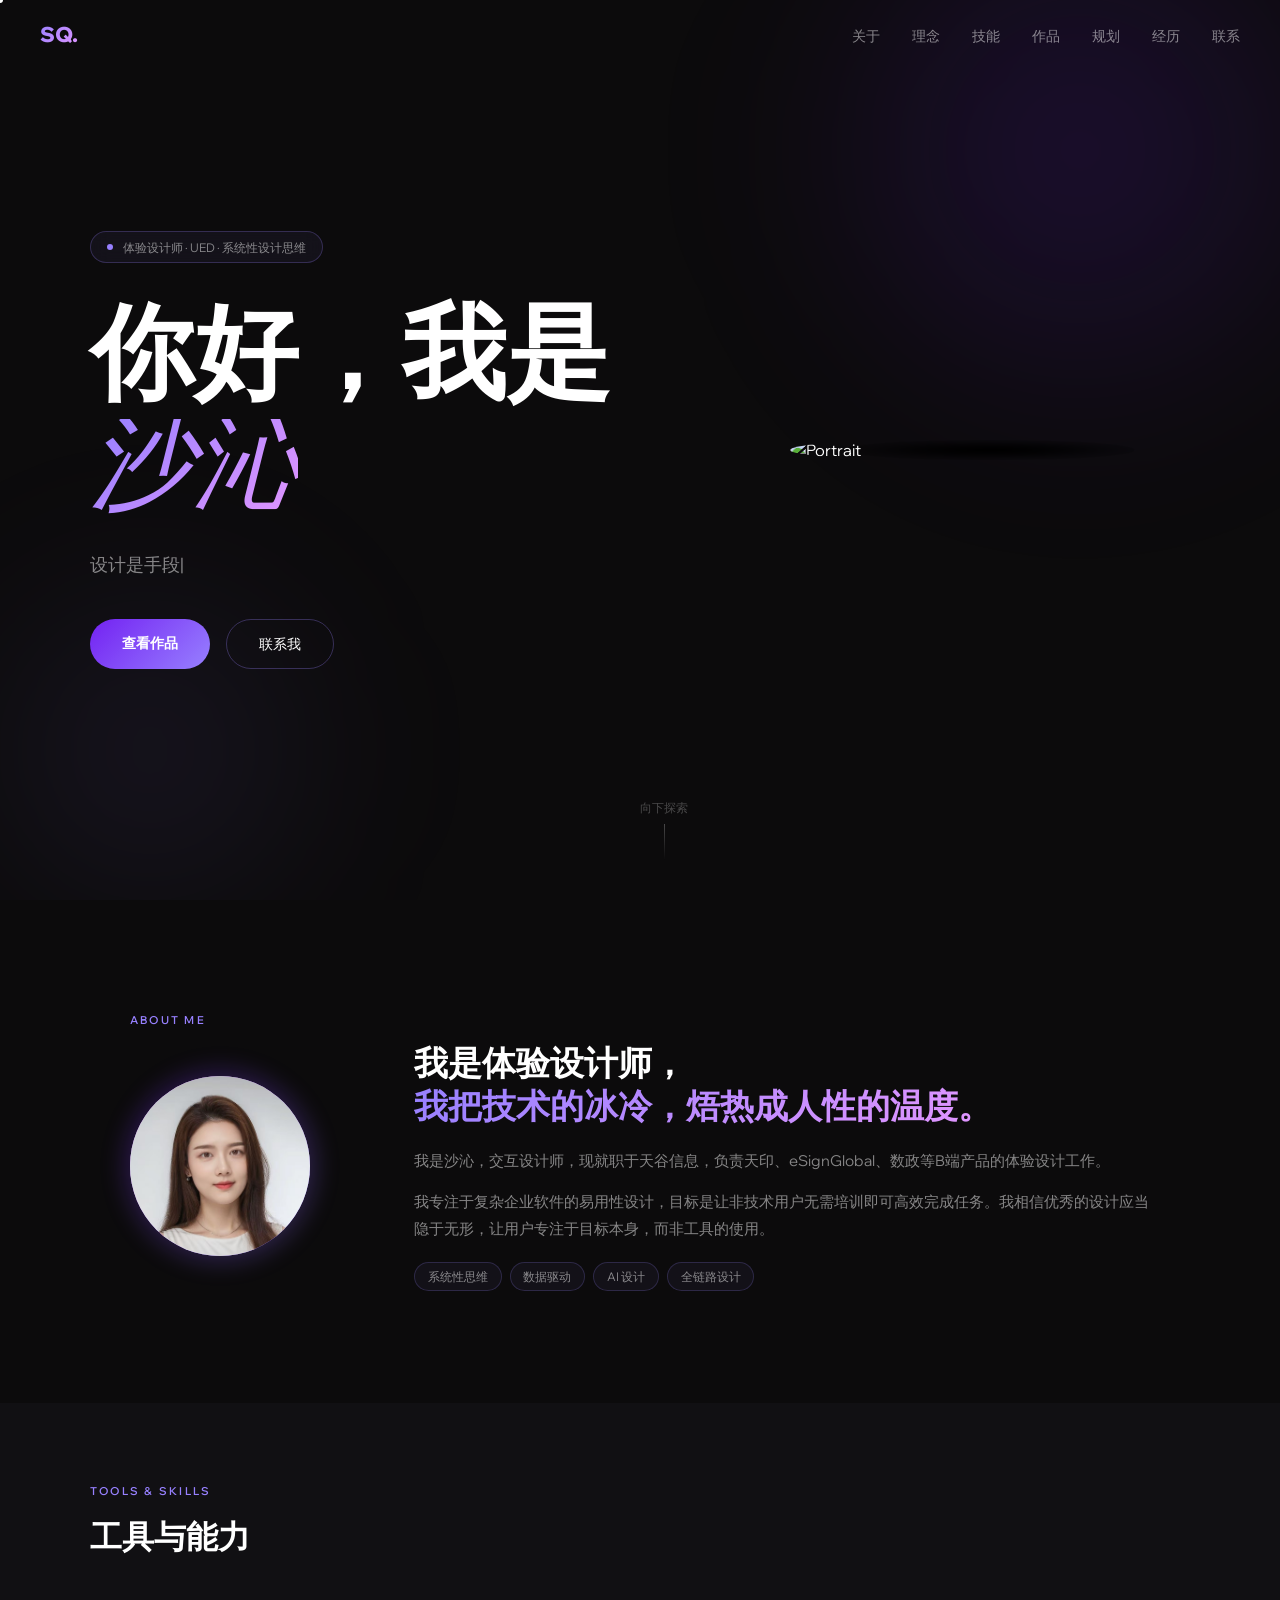
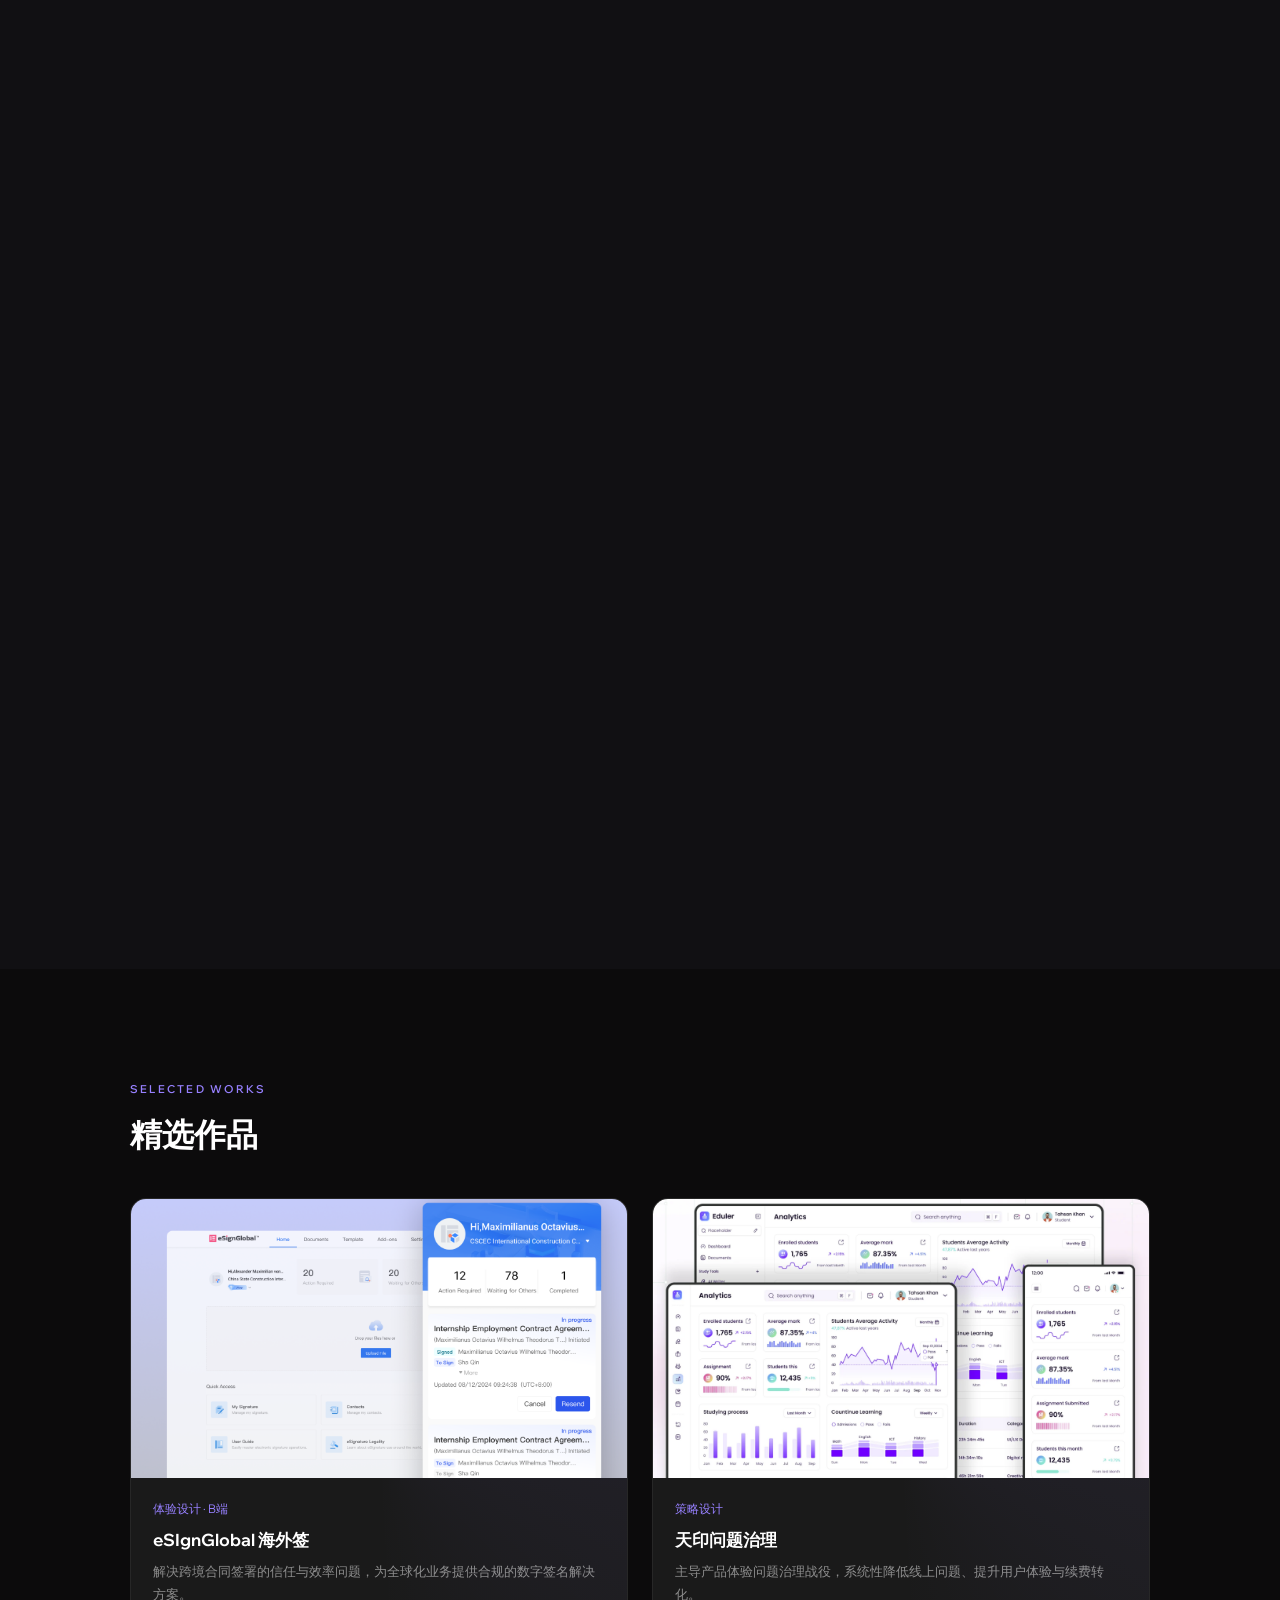
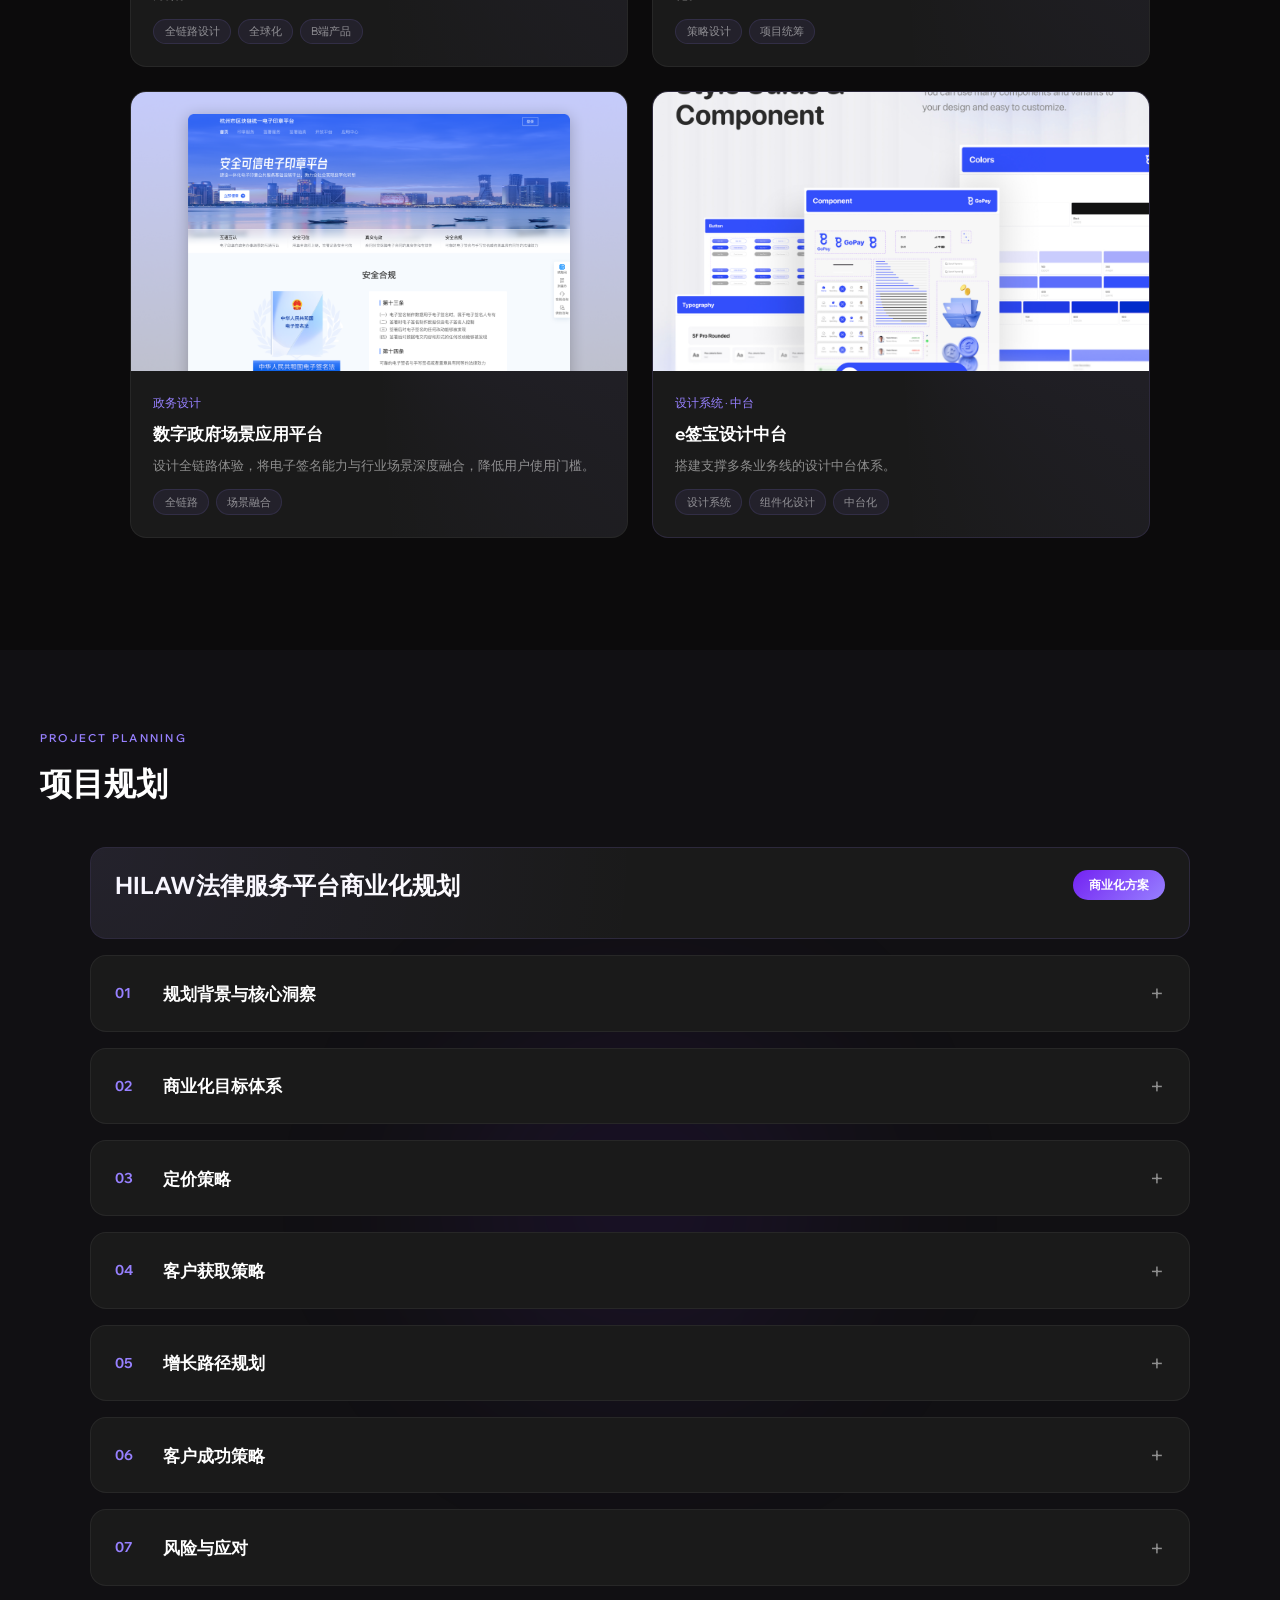
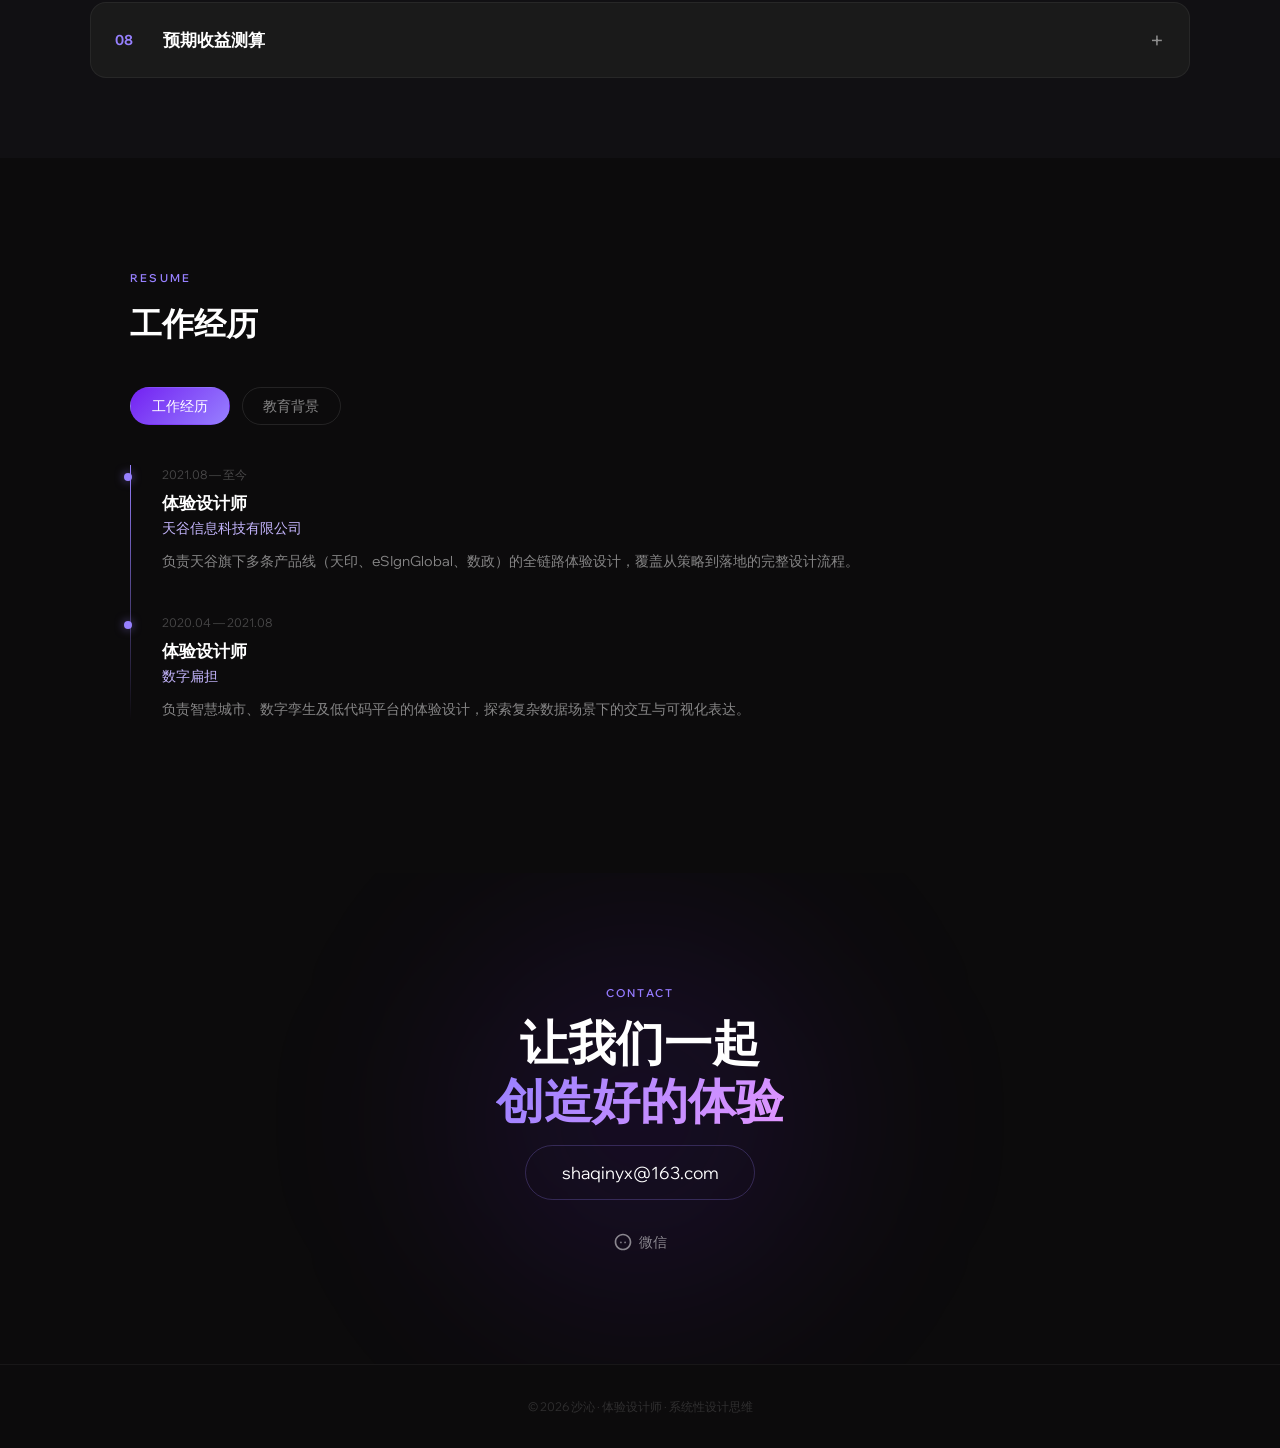
==== index.html @ 60381f87 "upload personal website" ====
<!DOCTYPE html>
<html lang="zh-CN">
<head>
<meta charset="UTF-8">
<meta name="viewport" content="width=device-width, initial-scale=1.0">
<title>沙沁 — 体验设计师</title>
<link rel="preconnect" href="https://fonts.googleapis.com">
<link href="https://fonts.googleapis.com/css2?family=Wix+Madefor+Display:wght@400;500;600;700;800&family=Tiro+Kannada:ital@0;1&display=swap" rel="stylesheet">
<link rel="stylesheet" href="css/reset.css">
<link rel="stylesheet" href="css/style.css">
<link rel="stylesheet" href="css/planning.css">
</head>
<body>

<div id="cursor-dot"></div>
<div id="cursor-glow"></div>
<div id="progress-bar"></div>

<!-- 导航 -->
<nav id="nav" class="animate-in fade-down">
  <div class="nav-logo">SQ.</div>
  <ul class="nav-links">
    <li><a href="#about">关于</a></li>
    <li><a href="#philosophy">理念</a></li>
    <li><a href="#skills">技能</a></li>
    <li><a href="#works">作品</a></li>
    <li><a href="#planning">规划</a></li>
    <li><a href="#resume">经历</a></li>
    <li><a href="#contact">联系</a></li>
  </ul>
</nav>

<!-- Hero -->
<section id="hero">
  <div class="glow-orb hero-orb-1"></div>
  <div class="glow-orb hero-orb-2"></div>
  <div id="aurora-container"></div>
  <div class="hero-content">
    <div class="hero-inner">
    <div class="hero-tag animate-in scale-in delay-1">
      <span class="dot-pulse"></span>
      体验设计师 · UED · 系统性设计思维
    </div>
    <h1 class="hero-title animate-in scale-up delay-2">
      你好，我是<br>
      <span class="grad-text hero-title-serif">沙沁</span>
    </h1>
    <p class="hero-sub animate-in fade-up delay-3">
      <span id="typewriter"></span><span class="cursor-blink">|</span>
    </p>
    <div class="btn-group animate-in fade-up delay-4">
      <a href="#works" class="btn-primary">查看作品</a>
      <a href="#contact" class="btn-outline">联系我</a>
    </div>
    </div>
    <div class="hero-visual animate-in scale-in delay-3">
      <div class="hero-gif-bg"></div>
      <img src="images/general/portrait.gif" alt="Portrait" class="hero-gif">
    </div>
  </div>
  <div class="hero-scroll-hint animate-in fade-up delay-4">
    <span>向下探索</span>
    <div class="scroll-line"></div>
  </div>
</section>

<!-- About -->
<section id="about">
  <p class="section-label">About Me</p>
  <div class="about-grid fade-in">
    <div class="avatar-wrap">
      <div class="avatar"><img src="images/tools/avatar.jpg" alt="沙沁" class="avatar-img"></div>
      <div class="avatar-ring"></div>
    </div>
    <div class="about-text">
      <h2>我是体验设计师，<br><span class="grad-text">我把技术的冰冷，焐热成人性的温度。</span></h2>
      <p>我是沙沁，交互设计师，现就职于天谷信息，负责天印、eSignGlobal、数政等B端产品的体验设计工作。</p>
      <p>我专注于复杂企业软件的易用性设计，目标是让非技术用户无需培训即可高效完成任务。我相信优秀的设计应当隐于无形，让用户专注于目标本身，而非工具的使用。</p>
      <div class="about-tags">
        <span>系统性思维</span>
        <span>数据驱动</span>
        <span>AI 设计</span>
        <span>全链路设计</span>
      </div>
    </div>
  </div>
</section>

<!-- Philosophy -->
<section id="philosophy">
  <div class="philosophy-wrap fade-in">
    <p class="section-label">Tools & Skills</p>
    <h2 class="section-title">工具与能力</h2>

    <h3 class="skills-subtitle">熟练掌握的工具</h3>
    <div class="philosophy-grid philosophy-grid--6">
      <div class="philosophy-card">
        <div class="phi-icon"><img src="images/tools/Frame.png" alt="Figma"></div>
        <h3>Figma</h3>
        <p>熟练使用Figma进行全链路设计，包括组件库搭建、设计系统管理、原型交互及开发交付</p>
      </div>
      <div class="philosophy-card">
        <div class="phi-icon"><img src="images/tools/StableDiffusion.png" alt="Stable Diffusion"></div>
        <h3>Stable Diffusion</h3>
        <p>熟练使用Stable Diffusion进行AI视觉创作，包括概念图生成、界面视觉探索、插画素材制作及风格化设计</p>
      </div>
      <div class="philosophy-card">
        <div class="phi-icon"><img src="images/tools/ChatGPT.png" alt="ChatGPT"></div>
        <h3>ChatGPT</h3>
        <p>熟练使用ChatGPT进行AI辅助设计，包括Prompt工程、用户洞察挖掘、交互文案生成及设计决策支持</p>
      </div>
      <div class="philosophy-card">
        <div class="phi-icon"><img src="images/tools/Midjourney.png" alt="Midjourney"></div>
        <h3>Midjourney</h3>
        <p>熟练使用Midjourney及ComfyUI工作流，包括模型调优、LoRA训练、提示词工程及批量图像生成</p>
      </div>
      <div class="philosophy-card">
        <div class="phi-icon"><img src="images/tools/cc.jpeg" alt="Claude Code"></div>
        <h3>Claude Code</h3>
        <p>熟练使用Claude Code提升设计效率，包括页面快速实现、组件代码生成、技术可行性验证及跨职能沟通</p>
      </div>
      <div class="philosophy-card">
        <div class="phi-icon"><img src="images/tools/ComfyUI.png" alt="ComfyUI"></div>
        <h3>ComfyUI</h3>
        <p>熟练使用ComfyUI进行AI视觉创作，包括概念设计探索、情绪板制作、视觉风格定义及高质量配图生成</p>
      </div>
    </div>

    <!-- 技能卡片 -->
    <h3 class="skills-subtitle">我的技能</h3>
    <div class="skills-cards">
      <div class="skill-card">
        <div class="skill-card-icon">
          <svg viewBox="0 0 24 24" fill="none" stroke="currentColor" stroke-width="1.5">
            <rect x="3" y="4" width="18" height="16" rx="2"/>
            <line x1="7" y1="9" x2="17" y2="9"/>
            <line x1="7" y1="13" x2="13" y2="13"/>
            <circle cx="16" cy="14" r="2"/>
            <path d="M16 14v-1"/>
          </svg>
        </div>
        <h4>用户研究</h4>
        <p>熟练掌握用户研究方法论，包括用户访谈、可用性测试、问卷调研、竞品分析及用户画像构建</p>
      </div>
      <div class="skill-card">
        <div class="skill-card-icon">
          <svg viewBox="0 0 24 24" fill="none" stroke="currentColor" stroke-width="1.5">
            <path d="M3 3v18h18"/>
            <path d="M7 14l4-4 4 4 5-5"/>
            <circle cx="20" cy="9" r="2"/>
          </svg>
        </div>
        <h4>数据分析</h4>
        <p>熟练运用数据分析驱动设计决策，包括埋点设计、漏斗分析、A/B测试、用户行为分析及数据可视化</p>
      </div>
      <div class="skill-card">
        <div class="skill-card-icon">
          <svg viewBox="0 0 24 24" fill="none" stroke="currentColor" stroke-width="1.5">
            <rect x="3" y="3" width="7" height="7" rx="1"/>
            <rect x="14" y="3" width="7" height="7" rx="1"/>
            <rect x="3" y="14" width="7" height="7" rx="1"/>
            <rect x="14" y="14" width="7" height="7" rx="1"/>
          </svg>
        </div>
        <h4>设计系统</h4>
        <p>熟练构建与维护设计系统，包括设计规范制定、组件库架构、多品牌适配、版本管理及跨团队协作</p>
      </div>
      <div class="skill-card">
        <div class="skill-card-icon">
          <svg viewBox="0 0 24 24" fill="none" stroke="currentColor" stroke-width="1.5">
            <path d="M3 17l6-6 4 4 8-8"/>
            <path d="M17 7h4v4"/>
          </svg>
        </div>
        <h4>增长设计</h4>
        <p>熟练构建与维护设计系统，包括设计规范制定、组件库架构、多品牌适配、版本管理及跨团队协作</p>
      </div>
      <div class="skill-card">
        <div class="skill-card-icon">
          <svg viewBox="0 0 24 24" fill="none" stroke="currentColor" stroke-width="1.5">
            <circle cx="12" cy="12" r="3"/>
            <path d="M12 2v4"/>
            <path d="M12 18v4"/>
            <path d="M2 12h4"/>
            <path d="M18 12h4"/>
            <path d="M4.93 4.93l2.83 2.83"/>
            <path d="M16.24 16.24l2.83 2.83"/>
            <path d="M4.93 19.07l2.83-2.83"/>
            <path d="M16.24 7.76l2.83-2.83"/>
          </svg>
        </div>
        <h4>全链路体验设计</h4>
        <p>熟练主导产品全生命周期设计，包括需求分析、交互设计、视觉设计、开发跟进及上线后迭代优化</p>
      </div>
    </div>
  </div>
</section>

<!-- Works -->
<section id="works">
  <p class="section-label">Selected Works</p>
  <h2 class="section-title fade-in">精选作品</h2>
  <div class="works-grid">

    <div class="work-card work-card--large fade-in">
      <div class="work-card-glow"></div>
      <div class="work-thumb">
        <img src="images/general/eSignGlabal.png" alt="eSignGlobal 海外签" class="work-thumb-img">
      </div>
      <div class="work-info">
        <div class="work-meta">
          <span class="work-type">体验设计 · B端</span>
        </div>
        <h3>eSIgnGlobal 海外签</h3>
        <p class="work-desc">解决跨境合同签署的信任与效率问题，为全球化业务提供合规的数字签名解决方案。</p>
        <div class="work-tags">
          <span class="work-tag">全链路设计</span>
          <span class="work-tag">全球化</span>
          <span class="work-tag">B端产品</span>
        </div>
      </div>
    </div>

    <div class="work-card fade-in">
      <div class="work-card-glow"></div>
      <div class="work-thumb">
        <img src="images/general/tianyin.png" alt="天印问题治理" class="work-thumb-img">
        <div class="work-overlay">
          <p class="work-stat">系统性降低线上问题</p>
          <p class="work-stat-sub">策略 · 统筹 · 治理</p>
        </div>
      </div>
      <div class="work-info">
        <div class="work-meta">
          <span class="work-type">策略设计</span>
        </div>
        <h3>天印问题治理</h3>
        <p class="work-desc">主导产品体验问题治理战役，系统性降低线上问题、提升用户体验与续费转化。</p>
        <div class="work-tags">
          <span class="work-tag">策略设计</span>
          <span class="work-tag">项目统筹</span>
        </div>
      </div>
    </div>

    <div class="work-card fade-in">
      <div class="work-card-glow"></div>
      <div class="work-thumb">
        <img src="images/general/shuzheng.png" alt="数字政府场景应用平台" class="work-thumb-img">
        <div class="work-overlay">
          <p class="work-stat">政务场景深度融合</p>
          <p class="work-stat-sub">场景 · 融合 · 降门槛</p>
        </div>
      </div>
      <div class="work-info">
        <div class="work-meta">
          <span class="work-type">政务设计</span>
        </div>
        <h3>数字政府场景应用平台</h3>
        <p class="work-desc">设计全链路体验，将电子签名能力与行业场景深度融合，降低用户使用门槛。</p>
        <div class="work-tags">
          <span class="work-tag">全链路</span>
          <span class="work-tag">场景融合</span>
        </div>
      </div>
    </div>

    <div class="work-card work-card--highlight fade-in">
      <div class="work-card-glow"></div>
      <div class="work-thumb">
        <img src="images/general/zujian.png" alt="e签宝设计中台" class="work-thumb-img">
      </div>
      <div class="work-info">
        <div class="work-meta">
          <span class="work-type">设计系统 · 中台</span>
        </div>
        <h3>e签宝设计中台</h3>
        <p class="work-desc">搭建支撑多条业务线的设计中台体系。</p>
        <div class="work-tags">
          <span class="work-tag">设计系统</span>
          <span class="work-tag">组件化设计</span>
          <span class="work-tag">中台化</span>
        </div>
      </div>
    </div>

  </div>
</section>

<!-- Planning -->
<section id="planning" class="planning-section">
  <div class="glow-orb planning-orb"></div>
  <p class="section-label">Project Planning</p>
  <h2 class="section-title fade-in">项目规划</h2>

  <!-- 项目概览 -->
  <div class="planning-overview fade-in">
    <div class="planning-overview-header">
      <h3>HILAW法律服务平台商业化规划</h3>
      <span class="planning-badge">商业化方案</span>
    </div>
  </div>

  <!-- 折叠式卡片组 -->
  <div class="planning-accordion">

    <!-- 第一章 -->
    <div class="planning-card fade-in">
      <div class="planning-card-header">
        <span class="planning-card-num">01</span>
        <h4>规划背景与核心洞察</h4>
        <span class="planning-card-toggle">+</span>
      </div>
      <div class="planning-card-content">
        <div class="planning-subsection">
          <h5>产品定位</h5>
          <p>HILAW是e签宝从"电子签名工具"升级为"法律服务平台"的战略产品，补齐"预警-存证-调解-仲裁"业务链条中最关键的管理调度环节。</p>
        </div>
        <div class="planning-subsection">
          <h5>目标客户画像</h5>
          <div class="planning-table-wrap">
            <table class="planning-table">
              <thead><tr><th>维度</th><th>描述</th></tr></thead>
              <tbody>
                <tr><td><strong>行业</strong></td><td>消费金融、设备租赁、供应链金融、光伏能源</td></tr>
                <tr><td><strong>规模</strong></td><td>中大型企业（年案件量>100件）</td></tr>
                <tr><td><strong>决策者</strong></td><td>法务总监/法务经理、合规负责人</td></tr>
                <tr><td><strong>核心痛点</strong></td><td>案件散落难管理、证据提取成本高、批量维权通道割裂</td></tr>
              </tbody>
            </table>
          </div>
        </div>
        <div class="planning-subsection">
          <h5>商业化现状</h5>
          <ul class="planning-list">
            <li><strong>阶段</strong>：概念验证阶段（MVP开发中）</li>
            <li><strong>预算</strong>：中等预算（50-200万/年）</li>
            <li><strong>客户状态</strong>：4家意向客户（新疆省农信、维客壹佰、民盛友租、上海思格源），有意向但未转化</li>
          </ul>
        </div>
      </div>
    </div>

    <!-- 第二章 -->
    <div class="planning-card fade-in">
      <div class="planning-card-header">
        <span class="planning-card-num">02</span>
        <h4>商业化目标体系</h4>
        <span class="planning-card-toggle">+</span>
      </div>
      <div class="planning-card-content">
        <div class="planning-subsection">
          <h5>阶段性目标</h5>
          <div class="planning-table-wrap">
            <table class="planning-table">
              <thead><tr><th>阶段</th><th>时间周期</th><th>核心目标</th><th>关键指标</th></tr></thead>
              <tbody>
                <tr><td><strong>种子期</strong></td><td>Q2-Q3 2026</td><td>验证产品市场匹配</td><td>5家付费客户，NPS>40</td></tr>
                <tr><td><strong>验证期</strong></td><td>Q4 2026</td><td>建立标杆案例</td><td>20家客户，ARR 100万</td></tr>
                <tr><td><strong>扩张期</strong></td><td>2027 H1</td><td>规模化复制</td><td>100家客户，ARR 500万</td></tr>
              </tbody>
            </table>
          </div>
        </div>
        <div class="planning-subsection">
          <h5>关键里程碑</h5>
          <div class="planning-milestones">
            <div class="milestone-item"><span class="milestone-checkbox">☐</span><span class="milestone-text"><strong>M1</strong>: 完成4家意向客户转化（2026年6月）</span></div>
            <div class="milestone-item"><span class="milestone-checkbox">☐</span><span class="milestone-text"><strong>M2</strong>: 发布首个客户成功案例（2026年7月）</span></div>
            <div class="milestone-item"><span class="milestone-checkbox">☐</span><span class="milestone-text"><strong>M3</strong>: 完善定价体系，推出标准套餐（2026年8月）</span></div>
            <div class="milestone-item"><span class="milestone-checkbox">☐</span><span class="milestone-text"><strong>M4</strong>: 建立销售SOP和客户成功流程（2026年9月）</span></div>
          </div>
        </div>
      </div>
    </div>

    <!-- 第三章 -->
    <div class="planning-card fade-in">
      <div class="planning-card-header">
        <span class="planning-card-num">03</span>
        <h4>定价策略</h4>
        <span class="planning-card-toggle">+</span>
      </div>
      <div class="planning-card-content">
        <div class="planning-subsection">
          <h5>定价模型设计</h5>
          <p>采用 <strong>"基础订阅 + 用量计费 + 增值服务"</strong> 三层定价模型</p>
        </div>
        <div class="planning-subsection">
          <h5>套餐详情</h5>
          <div class="planning-table-wrap">
            <table class="planning-table">
              <thead><tr><th>套餐</th><th>年费</th><th>案件额度</th><th>核心功能</th><th>适用场景</th></tr></thead>
              <tbody>
                <tr><td><strong>基础版</strong></td><td>3万</td><td>50件/年</td><td>案件管理、证据链管理、基础文书模板</td><td>小型企业</td></tr>
                <tr><td><strong>专业版</strong></td><td>8万</td><td>200件/年</td><td>全功能+批量立案+数据看板</td><td>中型企业</td></tr>
                <tr><td><strong>企业版</strong></td><td>20万</td><td>1000件/年</td><td>全功能+API对接+专属服务</td><td>大型企业</td></tr>
              </tbody>
            </table>
          </div>
        </div>
        <div class="planning-subsection">
          <h5>用量计费规则</h5>
          <div class="planning-table-wrap">
            <table class="planning-table">
              <thead><tr><th>计费项</th><th>单价</th><th>说明</th></tr></thead>
              <tbody>
                <tr><td>区块链存证</td><td>2元/次</td><td>证据上链固化</td></tr>
                <tr><td>存证证明生成</td><td>10元/份</td><td>PDF存证报告</td></tr>
                <tr><td>文书模板渲染</td><td>5元/份</td><td>动态生成PDF文书</td></tr>
                <tr><td>超量案件包</td><td>500元/10件</td><td>超出套餐额度后购买</td></tr>
              </tbody>
            </table>
          </div>
        </div>
      </div>
    </div>

    <!-- 第四章 -->
    <div class="planning-card fade-in">
      <div class="planning-card-header">
        <span class="planning-card-num">04</span>
        <h4>客户获取策略</h4>
        <span class="planning-card-toggle">+</span>
      </div>
      <div class="planning-card-content">
        <div class="planning-subsection">
          <h5>种子客户转化计划</h5>
          <div class="planning-table-wrap">
            <table class="planning-table">
              <thead><tr><th>客户</th><th>核心痛点</th><th>转化策略</th><th>时间</th></tr></thead>
              <tbody>
                <tr><td>新疆省农信</td><td>贷款纠纷证据收集困难</td><td>免费POC试点</td><td>6月</td></tr>
                <tr><td>维客壹佰</td><td>批量立案人工成本高</td><td>效率对比Demo + 首年8折</td><td>6月</td></tr>
                <tr><td>民盛友租</td><td>多仲裁委切换证据重整</td><td>模板切换功能演示</td><td>7月</td></tr>
                <tr><td>上海思格源</td><td>专利数据存证需求</td><td>存证功能优先验证</td><td>6月</td></tr>
              </tbody>
            </table>
          </div>
        </div>
        <div class="planning-subsection">
          <h5>营销渠道策略</h5>
          <div class="strategy-cards">
            <div class="strategy-card">
              <div class="strategy-header">
                <span class="strategy-priority">⭐⭐⭐⭐⭐</span>
                <span class="strategy-title">内容营销与SEO</span>
              </div>
              <p class="strategy-desc">预算有限但可持续积累流量</p>
            </div>
            <div class="strategy-card">
              <div class="strategy-header">
                <span class="strategy-priority">⭐⭐⭐⭐</span>
                <span class="strategy-title">LinkedIn精准获客</span>
              </div>
              <p class="strategy-desc">精准定位法务总监</p>
            </div>
            <div class="strategy-card">
              <div class="strategy-header">
                <span class="strategy-priority">⭐⭐⭐</span>
                <span class="strategy-title">行业活动与会议</span>
              </div>
              <p class="strategy-desc">线下活动建立深度信任</p>
            </div>
          </div>
        </div>
        <div class="planning-subsection">
          <h5>获客渠道预算分配</h5>
          <div class="planning-table-wrap">
            <table class="planning-table">
              <thead><tr><th>渠道</th><th>年预算</th><th>占比</th><th>预期获客</th></tr></thead>
              <tbody>
                <tr><td>种子客户转化</td><td>20万</td><td>20%</td><td>5家</td></tr>
                <tr><td>LinkedIn Ads</td><td>40万</td><td>40%</td><td>30家</td></tr>
                <tr><td>内容营销/SEO</td><td>20万</td><td>20%</td><td>20家</td></tr>
                <tr><td>行业活动</td><td>15万</td><td>15%</td><td>15家</td></tr>
                <tr><td>免费工具</td><td>5万</td><td>5%</td><td>10家</td></tr>
                <tr class="planning-table-total"><td><strong>合计</strong></td><td><strong>100万</strong></td><td>100%</td><td><strong>80家</strong></td></tr>
              </tbody>
            </table>
          </div>
        </div>
      </div>
    </div>

    <!-- 第五章 -->
    <div class="planning-card fade-in">
      <div class="planning-card-header">
        <span class="planning-card-num">05</span>
        <h4>增长路径规划</h4>
        <span class="planning-card-toggle">+</span>
      </div>
      <div class="planning-card-content">
        <div class="planning-subsection">
          <h5>三阶段增长飞轮</h5>
          <div class="growth-flywheels">
            <div class="flywheel-item">
              <div class="flywheel-title">第一阶段（种子期）：标杆案例驱动</div>
              <div class="flywheel-flow">种子客户 → 成功案例 → 口碑传播 → 新客户获取</div>
            </div>
            <div class="flywheel-item">
              <div class="flywheel-title">第二阶段（验证期）：内容+销售双轮驱动</div>
              <div class="flywheel-flow">内容营销 → 线索培育 → 销售转化 → 客户成功</div>
            </div>
            <div class="flywheel-item">
              <div class="flywheel-title">第三阶段（扩张期）：生态+品牌驱动</div>
              <div class="flywheel-flow">合作伙伴生态 → 流量入口 → 产品转化 → 品牌效应</div>
            </div>
          </div>
        </div>
      </div>
    </div>

    <!-- 第六章 -->
    <div class="planning-card fade-in">
      <div class="planning-card-header">
        <span class="planning-card-num">06</span>
        <h4>客户成功策略</h4>
        <span class="planning-card-toggle">+</span>
      </div>
      <div class="planning-card-content">
        <div class="planning-subsection">
          <h5>Onboarding流程</h5>
          <div class="onboarding-flow">
            <div class="onboard-item"><span class="onboard-day">Day 1</span><span class="onboard-text">欢迎邮件 + 产品介绍视频</span></div>
            <div class="onboard-item"><span class="onboard-day">Day 3</span><span class="onboard-text">专属客户成功经理对接</span></div>
            <div class="onboard-item"><span class="onboard-day">Day 7</span><span class="onboard-text">案件模型配置培训</span></div>
            <div class="onboard-item"><span class="onboard-day">Day 14</span><span class="onboard-text">首批案件录入指导</span></div>
            <div class="onboard-item"><span class="onboard-day">Day 30</span><span class="onboard-text">使用效果复盘</span></div>
            <div class="onboard-item"><span class="onboard-day">Day 90</span><span class="onboard-text">续约/升级沟通</span></div>
          </div>
        </div>
        <div class="planning-subsection">
          <h5>客户健康度指标</h5>
          <div class="planning-table-wrap">
            <table class="planning-table">
              <thead><tr><th>指标</th><th>健康标准</th><th>预警阈值</th></tr></thead>
              <tbody>
                <tr><td>登录频次</td><td>≥3次/周</td><td>&lt;1次/周</td></tr>
                <tr><td>案件录入量</td><td>≥套餐50%</td><td>&lt;套餐20%</td></tr>
                <tr><td>功能使用率</td><td>≥60%</td><td>&lt;30%</td></tr>
                <tr><td>NPS得分</td><td>≥40</td><td>&lt;20</td></tr>
              </tbody>
            </table>
          </div>
        </div>
      </div>
    </div>

    <!-- 第七章 -->
    <div class="planning-card fade-in">
      <div class="planning-card-header">
        <span class="planning-card-num">07</span>
        <h4>风险与应对</h4>
        <span class="planning-card-toggle">+</span>
      </div>
      <div class="planning-card-content">
        <div class="planning-subsection">
          <h5>主要风险</h5>
          <div class="planning-table-wrap">
            <table class="planning-table">
              <thead><tr><th>风险</th><th>可能性</th><th>影响</th><th>应对策略</th></tr></thead>
              <tbody>
                <tr><td>种子客户转化失败</td><td>中</td><td>高</td><td>提供免费POC，快速迭代</td></tr>
                <tr><td>产品功能不完善</td><td>高</td><td>高</td><td>敏捷开发，MVP聚焦核心场景</td></tr>
                <tr><td>竞品快速跟进</td><td>中</td><td>中</td><td>加速建立标杆案例和口碑壁垒</td></tr>
                <tr><td>销售周期过长</td><td>中</td><td>中</td><td>建立清晰ROI测算，缩短决策链</td></tr>
              </tbody>
            </table>
          </div>
        </div>
        <div class="planning-subsection">
          <h5>关键成功因素</h5>
          <ol class="planning-olist">
            <li><strong>种子客户成功</strong>：前5家客户必须成功，形成可复制案例</li>
            <li><strong>产品-市场匹配</strong>：快速迭代，验证核心价值假设</li>
            <li><strong>销售能力建设</strong>：培养懂法律科技的B2B销售团队</li>
            <li><strong>客户成功体系</strong>：确保客户用起来、用得好、愿意续费</li>
          </ol>
        </div>
      </div>
    </div>

    <!-- 第八章 -->
    <div class="planning-card fade-in">
      <div class="planning-card-header">
        <span class="planning-card-num">08</span>
        <h4>预期收益测算</h4>
        <span class="planning-card-toggle">+</span>
      </div>
      <div class="planning-card-content">
        <div class="planning-subsection">
          <h5>收入预测</h5>
          <div class="planning-table-wrap">
            <table class="planning-table">
              <thead><tr><th>指标</th><th>Q2</th><th>Q3</th><th>Q4</th><th>全年</th></tr></thead>
              <tbody>
                <tr><td>新增客户数</td><td>5</td><td>10</td><td>15</td><td>30</td></tr>
                <tr><td>累计客户数</td><td>5</td><td>15</td><td>30</td><td>30</td></tr>
                <tr><td>ARR（万）</td><td>30</td><td>70</td><td>120</td><td>120</td></tr>
                <tr class="planning-table-total"><td><strong>总收入（万）</strong></td><td><strong>35</strong></td><td><strong>85</strong></td><td><strong>150</strong></td><td><strong>150</strong></td></tr>
              </tbody>
            </table>
          </div>
        </div>
        <div class="planning-subsection">
          <h5>投资回报测算</h5>
          <div class="roi-cards">
            <div class="roi-card"><span class="roi-label">年度营销预算</span><span class="roi-value">100万</span></div>
            <div class="roi-card"><span class="roi-label">预期年度收入</span><span class="roi-value">150万</span></div>
            <div class="roi-card"><span class="roi-label">营销ROI</span><span class="roi-value">1.5x</span><span class="roi-note">（首年）</span></div>
            <div class="roi-card"><span class="roi-label">客户LTV</span><span class="roi-value">24万</span><span class="roi-note">（3年留存）</span></div>
          </div>
        </div>
      </div>
    </div>

  </div>

</section>

<!-- Resume -->
<section id="resume">
  <p class="section-label">Resume</p>
  <h2 class="section-title fade-in">工作经历</h2>
  <div class="resume-tabs fade-in">
    <button class="tab-btn active" data-tab="work">工作经历</button>
    <button class="tab-btn" data-tab="edu">教育背景</button>
  </div>
  <div class="tab-content active" id="tab-work">
    <div class="timeline">
      <div class="timeline-item fade-in">
        <div class="timeline-date">2021.08 — 至今</div>
        <h3>体验设计师</h3>
        <div class="company">天谷信息科技有限公司</div>
        <p>负责天谷旗下多条产品线（天印、eSIgnGlobal、数政）的全链路体验设计，覆盖从策略到落地的完整设计流程。</p>
      </div>
      <div class="timeline-item fade-in">
        <div class="timeline-date">2020.04 — 2021.08</div>
        <h3>体验设计师</h3>
        <div class="company">数字扁担</div>
        <p>负责智慧城市、数字孪生及低代码平台的体验设计，探索复杂数据场景下的交互与可视化表达。</p>
      </div>
    </div>
  </div>
  <div class="tab-content" id="tab-edu">
    <div class="timeline">
      <div class="timeline-item fade-in">
        <div class="timeline-date">2010 — 2014</div>
        <h3>艺术设计 · 本科</h3>
        <div class="company">上海第二工业大学</div>
        <p>系统学习视觉传达、交互设计与用户体验设计理论，奠定设计思维基础。</p>
      </div>
    </div>
  </div>
</section>

<!-- Contact -->
<section id="contact">
  <div class="glow-orb contact-orb"></div>
  <p class="section-label">Contact</p>
  <h2 class="contact-title fade-in">让我们一起<br><span class="grad-text">创造好的体验</span></h2>
  <a href="mailto:shaqinyx@163.com" class="contact-email fade-in">shaqinyx@163.com</a>
  <div class="social-links fade-in">
    <a href="#" title="微信" class="social-link">
      <svg width="20" height="20" viewBox="0 0 24 24" fill="currentColor"><path d="M9.5 13.5a1 1 0 1 0 0-2 1 1 0 0 0 0 2zm5 0a1 1 0 1 0 0-2 1 1 0 0 0 0 2zM12 2C6.48 2 2 6.48 2 12s4.48 10 10 10 10-4.48 10-10S17.52 2 12 2zm0 18c-4.41 0-8-3.59-8-8s3.59-8 8-8 8 3.59 8 8-3.59 8-8 8z"/></svg>
      微信
    </a>
  </div>
</section>

<footer>
  <p>© 2026 沙沁 · 体验设计师 · 系统性设计思维</p>
</footer>

<!-- 微信二维码模态框 -->
<div id="qrcode-modal" class="qrcode-modal">
  <div class="qrcode-backdrop"></div>
  <div class="qrcode-content">
    <button class="qrcode-close" aria-label="关闭">✕</button>
    <div class="qrcode-header">扫码添加微信</div>
    <img src="images/tools/wechat-qrcode.jpg" alt="微信二维码" class="qrcode-img">
  </div>
</div>

<script src="js/main.js"></script>
<script type="module" src="js/aurora.js"></script>
</body>
</html>
---- css/style.css ----
@import url('https://fonts.googleapis.com/css2?family=Wix+Madefor+Display:wght@400;500;600;700;800&family=Tiro+Kannada:ital@0;1&display=swap');

:root {
  --bg: #0C0B0C;
  --bg2: #111013;
  --bg3: #1A1A1A;
  --text: #ffffff;
  --muted: rgba(255,255,255,0.5);
  --muted2: rgba(255,255,255,0.25);
  --accent: #9780FF;
  --accent2: #7322F2;
  --grad: linear-gradient(135deg, #000060, #7322F2, #9780FF, #E296FF);
  --grad-soft: linear-gradient(135deg, #9780FF, #E296FF);
  --r: 16px;
  --max: 1100px;
}

body {
  background: var(--bg);
  color: var(--text);
  font-family: 'Wix Madefor Display', sans-serif;
  overflow-x: hidden;
  cursor: none;
}

/* 页面初始加载状态 */
body.page-loading {
  overflow: hidden;
}

/* 入场动画关键帧 */
@keyframes fadeInUp {
  0% {
    opacity: 0;
    transform: translateY(30px);
  }
  100% {
    opacity: 1;
    transform: translateY(0);
  }
}

@keyframes fadeInDown {
  0% {
    opacity: 0;
    transform: translateY(-20px);
  }
  100% {
    opacity: 1;
    transform: translateY(0);
  }
}

@keyframes scaleIn {
  0% {
    opacity: 0;
    transform: scale(0.8);
  }
  100% {
    opacity: 1;
    transform: scale(1);
  }
}

@keyframes scaleInUp {
  0% {
    opacity: 0;
    transform: scale(0.6) translateY(20px);
  }
  100% {
    opacity: 1;
    transform: scale(1) translateY(0);
  }
}

/* Hero 元素初始隐藏状态 */
.animate-in {
  opacity: 0;
  transition: none;
}

/* 动画触发类 */
.animate-in.animate-visible {
  opacity: 1;
}

.animate-in.animate-visible.fade-up {
  animation: fadeInUp 1s cubic-bezier(.19,1,.22,1) both;
}

.animate-in.animate-visible.fade-down {
  animation: fadeInDown 0.8s cubic-bezier(.19,1,.22,1) both;
}

.animate-in.animate-visible.scale-in {
  animation: scaleIn 1s cubic-bezier(.19,1,.22,1) both;
}

.animate-in.animate-visible.scale-up {
  animation: scaleInUp 1.2s cubic-bezier(.19,1,.22,1) both;
}

/* Staggered 延迟 */
.delay-1 { animation-delay: 0.08s; }
.delay-2 { animation-delay: 0.16s; }
.delay-3 { animation-delay: 0.24s; }
.delay-4 { animation-delay: 0.32s; }
.delay-5 { animation-delay: 0.40s; }
.delay-6 { animation-delay: 0.48s; }
.delay-7 { animation-delay: 0.56s; }
.delay-8 { animation-delay: 0.64s; }
.delay-9 { animation-delay: 0.72s; }

/* 滚动条 */
::-webkit-scrollbar { width: 4px; }
::-webkit-scrollbar-track { background: var(--bg); border-radius: 10px; }
::-webkit-scrollbar-thumb { background: var(--accent); border-radius: 10px; }
::selection { background-color: var(--accent); color: white; }

/* 自定义鼠标 */
#cursor-dot {
  position: fixed; width: 6px; height: 6px; border-radius: 50%;
  background: #fff; pointer-events: none; z-index: 9999;
  transform: translate(-50%,-50%); transition: transform .15s, background .15s;
}
#cursor-glow {
  position: fixed; width: 400px; height: 400px; border-radius: 50%;
  background: radial-gradient(circle, rgba(151,128,255,.08) 0%, transparent 70%);
  pointer-events: none; transform: translate(-50%,-50%);
  transition: left .12s ease, top .12s ease; z-index: 0;
}

/* 进度条 */
#progress-bar {
  position: fixed; top: 0; left: 0; height: 2px; width: 0%;
  background: linear-gradient(90deg, var(--accent2), var(--accent), #E296FF);
  z-index: 200;
}

/* 导航 */
nav {
  position: fixed; top: 0; left: 0; right: 0; z-index: 100;
  display: flex; justify-content: space-between; align-items: center;
  padding: 1.2rem 2.5rem; transition: background .3s, backdrop-filter .3s;
  opacity: 0;
  transform: translateY(-20px);
}

nav.animate-visible {
  opacity: 1;
  transform: translateY(0);
  transition: opacity 0.8s cubic-bezier(.19,1,.22,1), transform 0.8s cubic-bezier(.19,1,.22,1);
}
nav.scrolled {
  background: rgba(12,11,12,.7);
  backdrop-filter: blur(20px);
  -webkit-backdrop-filter: blur(20px);
  border-bottom: 1px solid rgba(151,128,255,.12);
}
.nav-logo {
  font-family: 'Wix Madefor Display', sans-serif;
  font-weight: 800; font-size: 1.3rem;
  background: var(--grad-soft);
  -webkit-background-clip: text; -webkit-text-fill-color: transparent; background-clip: text;
}
.nav-links { display: flex; gap: 2rem; list-style: none; }
.nav-links a {
  color: var(--muted); font-size: .875rem;
  transition: color .2s; position: relative;
}
.nav-links a::after {
  content: ''; position: absolute; bottom: -2px; left: 50%; right: 50%;
  height: 1px; background: var(--grad-soft); transition: left .2s, right .2s;
}
.nav-links a:hover::after, .nav-links a.active::after { left: 0; right: 0; }
.nav-links a:hover, .nav-links a.active { color: var(--text); }

/* 通用 */
section { padding: 7rem 2.5rem; max-width: var(--max); margin: 0 auto; }
.section-label {
  font-size: .7rem; letter-spacing: .2em; text-transform: uppercase;
  color: var(--accent); margin-bottom: .75rem; font-weight: 600;
}
.section-title {
  font-family: 'Wix Madefor Display', sans-serif;
  font-size: 2rem; font-weight: 700; margin-bottom: 2.5rem;
}
.grad-text {
  background: var(--grad-soft);
  -webkit-background-clip: text; -webkit-text-fill-color: transparent; background-clip: text;
}

/* 入场动画 — scale from 0.6，弹性缓动 */
.fade-in {
  opacity: 0;
  transform: scale(0.6) translateY(20px);
  transition: transform 2s cubic-bezier(.19,1,.22,1), opacity .4s ease;
}
.fade-in.visible {
  opacity: 1;
  transform: scale(1) translateY(0);
}

/* 全局光晕装饰 */
.glow-orb {
  position: absolute; border-radius: 50%; pointer-events: none; filter: blur(80px);
}

/* Hero */
@keyframes gradFlow {
  0% { background-position: 0% 50%; }
  50% { background-position: 100% 50%; }
  100% { background-position: 0% 50%; }
}
@keyframes rotate360 {
  from { transform: rotate(0deg); }
  to { transform: rotate(360deg); }
}

#hero {
  min-height: 100vh; display: flex; flex-direction: column;
  justify-content: center; max-width: 100%; padding: 0 2.5rem;
  position: relative; overflow: hidden;
  background: var(--bg);
}

/* Aurora 背景容器 */
#aurora-container {
  position: absolute;
  inset: 0;
  z-index: 1;
  pointer-events: none;
}

#aurora-container canvas {
  width: 100%;
  height: 100%;
  display: block;
}
.hero-orb-1 {
  width: 700px; height: 700px;
  background: radial-gradient(circle, rgba(115,34,242,.18) 0%, transparent 65%);
  top: -200px; right: -150px;
}
.hero-orb-2 {
  width: 500px; height: 500px;
  background: radial-gradient(circle, rgba(151,128,255,.1) 0%, transparent 65%);
  bottom: -100px; left: -100px;
}
.hero-content {
  display: flex;
  align-items: center;
  justify-content: space-between;
  max-width: var(--max);
  margin: 0 auto;
  width: 100%;
  gap: 4rem;
  position: relative;
  z-index: 2;
}

.hero-inner {
  flex: 1;
  position: relative;
  z-index: 2;
}

.hero-visual {
  flex: 0 0 auto;
  width: 400px;
  display: flex;
  align-items: center;
  justify-content: center;
}

.hero-visual {
  flex: 0 0 auto;
  width: 400px;
  display: flex;
  align-items: center;
  justify-content: center;
  position: relative;
}

.hero-gif-bg {
  position: absolute;
  width: 72%;
  height: 80%;
  left: 50%;
  top: 10%;
  transform: translateX(-50%);
  border-radius: 50%;
  background: radial-gradient(
    ellipse at center,
    rgba(0, 0, 0, 0.98) 0%,
    rgba(0, 0, 0, 0.96) 5%,
    rgba(0, 0, 0, 0.92) 10%,
    rgba(0, 0, 0, 0.88) 15%,
    rgba(0, 0, 0, 0.83) 20%,
    rgba(0, 0, 0, 0.78) 25%,
    rgba(0, 0, 0, 0.72) 30%,
    rgba(0, 0, 0, 0.65) 35%,
    rgba(0, 0, 0, 0.58) 40%,
    rgba(0, 0, 0, 0.50) 45%,
    rgba(0, 0, 0, 0.42) 50%,
    rgba(0, 0, 0, 0.34) 55%,
    rgba(0, 0, 0, 0.27) 60%,
    rgba(0, 0, 0, 0.21) 65%,
    rgba(0, 0, 0, 0.16) 70%,
    rgba(0, 0, 0, 0.11) 75%,
    rgba(0, 0, 0, 0.07) 80%,
    rgba(0, 0, 0, 0.03) 85%,
    rgba(0, 0, 0, 0.01) 90%,
    transparent 100%
  );
}

.hero-gif {
  position: relative;
  z-index: 1;
  width: 100%;
  height: auto;
  border-radius: 50%;
  object-fit: cover;
  mix-blend-mode: screen;
}
.hero-tag {
  display: inline-flex; align-items: center; gap: .6rem;
  border: 1px solid rgba(151,128,255,.25); border-radius: 999px;
  padding: .35rem 1rem; font-size: .78rem; color: var(--muted);
  margin-bottom: 2rem; background: rgba(151,128,255,.06);
  backdrop-filter: blur(10px);
}
.dot-pulse {
  width: 6px; height: 6px; border-radius: 50%;
  background: var(--accent); animation: pulse 2s infinite; flex-shrink: 0;
}
@keyframes pulse { 0%,100%{opacity:1;transform:scale(1)} 50%{opacity:.4;transform:scale(1.5)} }

.hero-title {
  font-family: 'Wix Madefor Display', sans-serif;
  font-size: clamp(3rem, 9vw, 6.5rem);
  font-weight: 800; line-height: 1.05; margin-bottom: 1.5rem;
}
.hero-title-serif {
  font-family: 'Tiro Kannada', serif;
  font-style: italic; font-weight: 400;
}
.hero-sub {
  font-size: 1.1rem; color: var(--muted);
  min-height: 1.8rem; margin-bottom: 2.5rem;
}
.cursor-blink { animation: blink .8s infinite; }
@keyframes blink { 0%,100%{opacity:1} 50%{opacity:0} }

/* Hero 数据 */
.hero-stats { display: flex; align-items: center; gap: 2rem; margin-bottom: 2.5rem; }
.stat-item { display: flex; flex-direction: column; gap: .2rem; }
.stat-num {
  font-family: 'Wix Madefor Display', sans-serif;
  font-size: 1.8rem; font-weight: 800; line-height: 1;
}
.stat-label { font-size: .75rem; color: var(--muted); }
.stat-divider { width: 1px; height: 36px; background: rgba(255,255,255,.1); }

.btn-group { display: flex; gap: 1rem; flex-wrap: wrap; }
.btn-primary {
  padding: .8rem 2rem; border-radius: 999px;
  background: linear-gradient(135deg, var(--accent2), var(--accent));
  color: #fff; font-weight: 600; font-size: .9rem;
  transition: opacity .2s, transform .2s, box-shadow .2s;
  position: relative; overflow: hidden;
}
.btn-primary:hover {
  opacity: .9; transform: translateY(-2px);
  box-shadow: 0 8px 30px rgba(151,128,255,.35);
}
.btn-outline {
  padding: .8rem 2rem; border-radius: 999px;
  border: 1px solid rgba(151,128,255,.3); color: var(--text);
  font-size: .9rem; transition: border-color .2s, transform .2s, background .2s;
  backdrop-filter: blur(10px);
}
.btn-outline:hover {
  border-color: var(--accent); transform: translateY(-2px);
  background: rgba(151,128,255,.08);
}
.hero-scroll-hint {
  position: absolute; bottom: 2.5rem; left: 50%; transform: translateX(-50%);
  display: flex; flex-direction: column; align-items: center;
  gap: .5rem; color: var(--muted2); font-size: .72rem; z-index: 2;
}
.scroll-line {
  width: 1px; height: 36px;
  background: linear-gradient(to bottom, var(--muted2), transparent);
  animation: scrollAnim 1.6s infinite;
}
@keyframes scrollAnim {
  0%{transform:scaleY(0);transform-origin:top}
  50%{transform:scaleY(1);transform-origin:top}
  51%{transform:scaleY(1);transform-origin:bottom}
  100%{transform:scaleY(0);transform-origin:bottom}
}

/* About */
.about-grid { display: grid; grid-template-columns: 220px 1fr; gap: 4rem; align-items: center; }
.avatar-wrap { position: relative; width: 180px; }
@keyframes float {
  0%,100% { transform: translateY(0px); }
  50% { transform: translateY(-12px); }
}
.avatar {
  width: 180px; height: 180px; border-radius: 50%;
  background: linear-gradient(-45deg, #000060, #7322F2, #9780FF, #E296FF);
  background-size: 300% 300%;
  animation: float 4s ease-in-out infinite, gradFlow 6s ease infinite;
  display: flex; align-items: center; justify-content: center;
  font-size: 4rem; position: relative; z-index: 1;
  overflow: hidden;
}
.avatar-img {
  width: 100%;
  height: 100%;
  object-fit: cover;
  object-position: center -1px;
}
.avatar-ring {
  position: absolute; inset: -6px; border-radius: 50%;
  background: linear-gradient(135deg, var(--accent2), var(--accent));
  opacity: .25; filter: blur(12px); z-index: 0;
}
.about-text h2 {
  font-family: 'Wix Madefor Display', sans-serif;
  font-size: clamp(1.5rem, 3vw, 2.1rem);
  font-weight: 700; line-height: 1.3; margin-bottom: 1.2rem;
}
.about-text p { color: var(--muted); line-height: 1.85; font-size: .93rem; margin-bottom: .8rem; }
.about-tags { display: flex; flex-wrap: wrap; gap: .5rem; margin-top: 1.2rem; }
.about-tags span {
  font-size: .75rem; padding: .3rem .8rem; border-radius: 999px;
  border: 1px solid rgba(151,128,255,.2); color: var(--muted);
  background: rgba(151,128,255,.05);
}

/* Philosophy */
#philosophy { background: var(--bg2); max-width: 100%; padding: 5rem 2.5rem; }
.philosophy-wrap { max-width: var(--max); margin: 0 auto; }
.philosophy-grid { display: grid; grid-template-columns: repeat(4, 1fr); gap: 1.5rem; margin-top: 2rem; }

.philosophy-card {
  padding: 1.8rem; border-radius: var(--r);
  border: 1px solid rgba(151,128,255,.12);
  background: var(--bg3);
  transition: border-color .3s, transform .3s, box-shadow .3s;
  position: relative; overflow: hidden;
  animation: float 6s ease-in-out infinite;
}
.philosophy-card::before {
  content: ''; position: absolute; inset: 0; border-radius: var(--r);
  background: radial-gradient(circle at 50% 0%, rgba(151,128,255,.08) 0%, transparent 60%);
  pointer-events: none;
}
.philosophy-card:nth-child(2) { animation-delay: .8s; }
.philosophy-card:nth-child(3) { animation-delay: 1.6s; }
.philosophy-card:nth-child(4) { animation-delay: 2.4s; }
.philosophy-card:hover {
  border-color: rgba(151,128,255,.35);
  box-shadow: 0 0 30px rgba(151,128,255,.1);
  animation-play-state: paused;
}
.phi-icon { font-size: 1.8rem; margin-bottom: 1rem; }
.philosophy-card h3 {
  font-family: 'Wix Madefor Display', sans-serif;
  font-size: .95rem; font-weight: 700; margin-bottom: .6rem;
}
.philosophy-card p { color: var(--muted); font-size: .83rem; line-height: 1.7; }

/* Skills Grid - 7 columns */
.philosophy-grid--7 {
  grid-template-columns: repeat(4, 1fr);
}
.philosophy-grid--7 .philosophy-card:nth-child(5),
.philosophy-grid--7 .philosophy-card:nth-child(6),
.philosophy-grid--7 .philosophy-card:nth-child(7) {
  animation-delay: 3.2s, 4s, 4.8s;
}
.philosophy-grid--7 .philosophy-card:nth-child(5) { animation-delay: 3.2s; }
.philosophy-grid--7 .philosophy-card:nth-child(6) { animation-delay: 4s; }
.philosophy-grid--7 .philosophy-card:nth-child(7) { animation-delay: 4.8s; }

/* Icon placeholder */
.phi-icon {
  width: 48px;
  height: 48px;
  margin-bottom: 1rem;
  background: rgba(151,128,255,.1);
  border-radius: 12px;
  display: flex;
  align-items: center;
  justify-content: center;
  overflow: hidden;
}
.phi-icon img {
  width: 100%;
  height: 100%;
  object-fit: cover;
  border-radius: 12px;
}
.phi-icon svg {
  width: 26px;
  height: 26px;
  color: var(--accent);
}

/* Skills */
.skills-container { display: grid; grid-template-columns: 1fr 1fr; gap: 3rem; }
.skills-col-title {
  font-size: .78rem; color: var(--accent); letter-spacing: .12em;
  text-transform: uppercase; margin-bottom: 1rem; font-weight: 600;
}
.skills-grid { display: flex; flex-wrap: wrap; gap: .55rem; }
.skill-tag {
  padding: .42rem 1rem; border-radius: 999px;
  border: 1px solid rgba(255,255,255,.1); font-size: .82rem; color: var(--muted);
  transition: border-color .25s, color .25s, background .25s;
}
.skill-tag:hover {
  border-color: var(--accent); color: var(--text);
  background: rgba(151,128,255,.08);
}
.ai-tag { border-color: rgba(151,128,255,.2); color: #c4b5fd; }
.ai-tag:hover { border-color: var(--accent); background: rgba(151,128,255,.12); color: #e0d9ff; }

/* Skills Cards */
.skills-subtitle {
  font-size: 1rem;
  font-weight: 600;
  color: var(--text);
  margin-top: 3rem;
  margin-bottom: 1.5rem;
}
.skills-cards {
  display: grid;
  grid-template-columns: repeat(5, 1fr);
  gap: 1.2rem;
}
.skill-card {
  padding: 1.5rem;
  border-radius: var(--r);
  border: 1px solid rgba(151,128,255,.12);
  background: var(--bg3);
  transition: border-color .3s, transform .3s, box-shadow .3s;
  position: relative;
}
.skill-card:hover {
  border-color: rgba(151,128,255,.35);
  transform: translateY(-4px);
  box-shadow: 0 12px 40px rgba(151,128,255,.1);
}
.skill-card-icon {
  width: 40px;
  height: 40px;
  margin-bottom: .8rem;
  background: rgba(151,128,255,.1);
  border-radius: 10px;
  display: flex;
  align-items: center;
  justify-content: center;
  color: var(--accent);
}
.skill-card-icon svg {
  width: 22px;
  height: 22px;
}
.skill-card h4 {
  font-size: .9rem;
  font-weight: 700;
  margin-bottom: .5rem;
}
.skill-card p {
  color: var(--muted);
  font-size: .78rem;
  line-height: 1.6;
}

.ai-badge {
  display: inline-flex; align-items: center; gap: .6rem; margin-top: 2.5rem;
  padding: .6rem 1.4rem; border-radius: 999px;
  border: 1px solid rgba(151,128,255,.2);
  background: rgba(151,128,255,.06); color: #c4b5fd; font-size: .82rem;
}
.ai-badge-icon { font-size: 1rem; }

/* Works */
.works-grid { display: grid; grid-template-columns: repeat(2, 1fr); gap: 1.5rem; }

.work-card {
  border-radius: var(--r); overflow: hidden;
  background: var(--bg3); border: 1px solid rgba(255,255,255,.06);
  transition: border-color .35s, transform .35s, box-shadow .35s;
  animation: float 5s ease-in-out infinite;
  position: relative;
}
.work-card:nth-child(2) { animation-delay: .7s; }
.work-card:nth-child(3) { animation-delay: 1.4s; }
.work-card:nth-child(4) { animation-delay: 2.1s; }
.work-card:hover {
  border-color: rgba(151,128,255,.3);
  animation-play-state: paused;
  transform: translateY(-8px);
  box-shadow: 0 20px 60px rgba(151,128,255,.12);
}
.work-card--highlight { border-color: rgba(151,128,255,.15); }
.work-card--highlight:hover { border-color: rgba(151,128,255,.5); }

/* 卡片旋转渐变光晕 */
.work-card-glow {
  position: absolute; width: 200%; height: 200%;
  top: -50%; left: -50%; border-radius: 50%;
  background: conic-gradient(from 0deg, transparent 0%, rgba(151,128,255,.06) 25%, transparent 50%);
  animation: rotate360 8s linear infinite;
  pointer-events: none; z-index: 0;
}

.work-thumb {
  aspect-ratio: 16/9; display: flex; align-items: center;
  justify-content: center; position: relative; overflow: hidden;
}
.work-thumb-img {
  width: 100%;
  height: 100%;
  object-fit: cover;
  transition: transform .35s;
}
.work-card:hover .work-thumb-img {
  transform: scale(1.05);
}
.work-bg-text {
  position: absolute; font-family: 'Wix Madefor Display', sans-serif;
  font-size: 4rem; font-weight: 800; color: rgba(255,255,255,.04);
  letter-spacing: .1em; user-select: none;
}
.work-icon { font-size: 2.8rem; z-index: 1; transition: transform .35s; }
.work-card:hover .work-icon { transform: scale(1.15); }
.work-overlay {
  position: absolute; inset: 0;
  background: rgba(12,11,12,.82);
  display: flex; flex-direction: column; align-items: center;
  justify-content: center; gap: .3rem;
  opacity: 0; transition: opacity .3s; backdrop-filter: blur(8px);
}
.work-card:hover .work-overlay { opacity: 1; }
.work-stat {
  font-family: 'Wix Madefor Display', sans-serif;
  font-size: 1.15rem; font-weight: 700;
  background: var(--grad-soft);
  -webkit-background-clip: text; -webkit-text-fill-color: transparent; background-clip: text;
}
.work-stat-sub { font-size: .82rem; color: var(--muted); }
.work-info { padding: 1.4rem; position: relative; z-index: 1; }
.work-meta { display: flex; justify-content: space-between; align-items: center; margin-bottom: .6rem; }
.work-year { font-size: .75rem; color: var(--muted2); }
.work-type { font-size: .72rem; color: var(--accent); }
.work-info h3 {
  font-family: 'Wix Madefor Display', sans-serif;
  font-size: 1.05rem; font-weight: 700; margin-bottom: .5rem;
}
.work-desc { color: var(--muted); font-size: .84rem; line-height: 1.7; margin-bottom: .8rem; }
.work-result { display: flex; gap: 1rem; margin-bottom: .8rem; }
.work-result span { font-size: .82rem; color: var(--muted); }
.work-result strong { color: var(--accent); }
.work-tags { display: flex; gap: .4rem; flex-wrap: wrap; }
.work-tag {
  font-size: .7rem; padding: .2rem .65rem; border-radius: 999px;
  background: rgba(151,128,255,.08); color: var(--muted);
  border: 1px solid rgba(151,128,255,.12);
}

/* Resume */
.resume-tabs { display: flex; gap: .75rem; margin-bottom: 2.5rem; }
.tab-btn {
  padding: .5rem 1.3rem; border-radius: 999px;
  border: 1px solid rgba(255,255,255,.1); color: var(--muted);
  font-size: .85rem; transition: all .25s;
  font-family: 'Wix Madefor Display', sans-serif;
}
.tab-btn.active {
  background: linear-gradient(135deg, var(--accent2), var(--accent));
  color: #fff; border-color: transparent;
}
.tab-content { display: none; }
.tab-content.active { display: block; }
.timeline { position: relative; padding-left: 2rem; }
.timeline::before {
  content: ''; position: absolute; left: 0; top: 0; bottom: 0;
  width: 1px; background: linear-gradient(to bottom, var(--accent), transparent);
}
.timeline-item { position: relative; margin-bottom: 2.5rem; }
.timeline-item::before {
  content: ''; position: absolute; left: -2.35rem; top: .45rem;
  width: 8px; height: 8px; border-radius: 50%; background: var(--accent);
  box-shadow: 0 0 10px rgba(151,128,255,.6);
}
.timeline-date { font-size: .78rem; color: var(--muted2); margin-bottom: .35rem; }
.timeline-item h3 {
  font-family: 'Wix Madefor Display', sans-serif;
  font-size: 1.05rem; font-weight: 700; margin-bottom: .2rem;
}
.timeline-item .company { color: #c4b5fd; font-size: .88rem; margin-bottom: .6rem; }
.timeline-item p { color: var(--muted); font-size: .88rem; line-height: 1.75; }

/* Contact */
#contact { text-align: center; position: relative; overflow: hidden; }
.contact-orb {
  width: 600px; height: 600px;
  background: radial-gradient(circle, rgba(115,34,242,.15) 0%, transparent 65%);
  top: 50%; left: 50%; transform: translate(-50%,-50%);
}
.contact-title {
  font-family: 'Wix Madefor Display', sans-serif;
  font-size: clamp(2rem, 5vw, 3rem); font-weight: 800;
  line-height: 1.2; margin-bottom: 1rem; position: relative; z-index: 1;
}
.contact-sub { color: var(--muted); margin-bottom: 2rem; font-size: .93rem; position: relative; z-index: 1; }
.contact-email {
  display: inline-block; font-size: 1.05rem; padding: .85rem 2.2rem;
  border-radius: 999px; border: 1px solid rgba(151,128,255,.25);
  margin-bottom: 2rem; transition: border-color .25s, color .25s, background .25s, box-shadow .25s;
  position: relative; z-index: 1;
}
.contact-email:hover {
  border-color: var(--accent); color: #c4b5fd;
  background: rgba(151,128,255,.06);
  box-shadow: 0 0 30px rgba(151,128,255,.15);
}
.social-links { display: flex; justify-content: center; gap: 1.5rem; position: relative; z-index: 1; }
.social-link {
  display: inline-flex; align-items: center; gap: .4rem;
  color: var(--muted); font-size: .85rem; transition: color .2s;
}
.social-link:hover { color: var(--text); }

footer {
  text-align: center; padding: 2rem; color: rgba(255,255,255,.15);
  font-size: .78rem; border-top: 1px solid rgba(255,255,255,.05);
}

/* 响应式 */
@media (max-width: 900px) {
  .hero-content {
    flex-direction: column;
    gap: 2rem;
  }
  .hero-visual {
    width: 280px;
    order: -1;
  }
  .philosophy-grid { grid-template-columns: repeat(2, 1fr); }
  .works-grid { grid-template-columns: 1fr; }
}
@media (max-width: 768px) {
  .about-grid { grid-template-columns: 1fr; text-align: center; }
  .avatar-wrap { margin: 0 auto; }
  .skills-container { grid-template-columns: 1fr; gap: 2rem; }
  .skills-cards { grid-template-columns: 1fr; }
  .nav-links { display: none; }
  .hero-stats { gap: 1.2rem; }
  section { padding: 5rem 1.5rem; }
  .philosophy-grid { grid-template-columns: 1fr; }
  .work-card, .philosophy-card, .avatar { animation: none; }
}

/* 微信二维码模态框 */
.qrcode-modal {
  position: fixed;
  inset: 0;
  z-index: 9999;
  display: none;
  align-items: center;
  justify-content: center;
  padding: 1rem;
}

.qrcode-modal.active {
  display: flex;
}

.qrcode-backdrop {
  position: absolute;
  inset: 0;
  background: rgba(12, 11, 12, 0.85);
  backdrop-filter: blur(8px);
  -webkit-backdrop-filter: blur(8px);
}

.qrcode-content {
  position: relative;
  background: var(--bg3);
  border: 1px solid rgba(151, 128, 255, .2);
  border-radius: 16px;
  padding: 2rem 1.5rem 1.5rem;
  box-shadow: 0 20px 60px rgba(151, 128, 255, .15);
  z-index: 1;
  animation: qrcodeFadeIn .3s cubic-bezier(.19, 1, .22, 1) both;
}

@keyframes qrcodeFadeIn {
  0% {
    opacity: 0;
    transform: scale(.9) translateY(10px);
  }
  100% {
    opacity: 1;
    transform: scale(1) translateY(0);
  }
}

.qrcode-header {
  text-align: center;
  font-size: .9rem;
  color: var(--muted);
  margin-bottom: 1rem;
  font-weight: 500;
}

.qrcode-img {
  display: block;
  max-width: 260px;
  width: 100%;
  height: auto;
  border-radius: 8px;
}

.qrcode-close {
  position: absolute;
  top: 1rem;
  right: 1rem;
  width: 28px;
  height: 28px;
  border-radius: 50%;
  border: none;
  background: rgba(151, 128, 255, .1);
  color: var(--muted);
  font-size: 16px;
  line-height: 1;
  cursor: pointer;
  display: flex;
  align-items: center;
  justify-content: center;
  transition: all .2s;
  padding: 0;
}

.qrcode-close:hover {
  background: rgba(151, 128, 255, .2);
  color: var(--text);
  transform: scale(1.1);
}

/* ========================================
   工具与能力区域 - 滚动触发依次飞入飞出动画
   ======================================== */

/* 工具卡片和技能卡片初始状态 */
#philosophy .philosophy-card,
#philosophy .skill-card,
#philosophy .skills-subtitle {
  opacity: 0;
  transform: translateY(48px);
  transition:
    opacity 1.2s cubic-bezier(.19, 1, .22, 1),
    transform 1.2s cubic-bezier(.19, 1, .22, 1),
    border-color .3s,
    transform .3s,
    box-shadow .3s;
}

/* 覆盖原有的 float 动画，只在进入后启用 */
#philosophy.skills-animated .philosophy-card {
  animation-play-state: paused;
}

/* 入场动画激活状态 - 依次 staggered 显示 */
#philosophy.skills-animated .philosophy-card,
#philosophy.skills-animated .skill-card,
#philosophy.skills-animated .skills-subtitle {
  opacity: 1;
  transform: translateY(0);
}

/* 为每个卡片设置递进延迟，慢速节奏 */
#philosophy.skills-animated .philosophy-card:nth-child(1)  { transition-delay: 0.00s; animation-play-state: running; }
#philosophy.skills-animated .philosophy-card:nth-child(2)  { transition-delay: 0.14s; animation-play-state: running; }
#philosophy.skills-animated .philosophy-card:nth-child(3)  { transition-delay: 0.28s; animation-play-state: running; }
#philosophy.skills-animated .philosophy-card:nth-child(4)  { transition-delay: 0.42s; animation-play-state: running; }
#philosophy.skills-animated .philosophy-card:nth-child(5)  { transition-delay: 0.56s; animation-play-state: running; }
#philosophy.skills-animated .philosophy-card:nth-child(6)  { transition-delay: 0.70s; animation-play-state: running; }

#philosophy.skills-animated .skills-subtitle:nth-of-type(1) { transition-delay: 0.84s; }
#philosophy.skills-animated .skill-card:nth-child(1)        { transition-delay: 0.98s; }
#philosophy.skills-animated .skill-card:nth-child(2)        { transition-delay: 1.12s; }
#philosophy.skills-animated .skill-card:nth-child(3)        { transition-delay: 1.26s; }
#philosophy.skills-animated .skill-card:nth-child(4)        { transition-delay: 1.40s; }
#philosophy.skills-animated .skill-card:nth-child(5)        { transition-delay: 1.54s; }

/* 离开视口时飞出动画 */
#philosophy.skills-exit .philosophy-card,
#philosophy.skills-exit .skill-card,
#philosophy.skills-exit .skills-subtitle {
  opacity: 0;
  transform: translateY(-24px);
}

/* 离开时反向递进延迟，保持较慢节奏 */
#philosophy.skills-exit .philosophy-card:nth-child(6)  { transition-delay: 0.00s; }
#philosophy.skills-exit .philosophy-card:nth-child(5)  { transition-delay: 0.10s; }
#philosophy.skills-exit .philosophy-card:nth-child(4)  { transition-delay: 0.20s; }
#philosophy.skills-exit .philosophy-card:nth-child(3)  { transition-delay: 0.30s; }
#philosophy.skills-exit .philosophy-card:nth-child(2)  { transition-delay: 0.40s; }
#philosophy.skills-exit .philosophy-card:nth-child(1)  { transition-delay: 0.50s; }

#philosophy.skills-exit .skill-card:nth-child(5)        { transition-delay: 0.60s; }
#philosophy.skills-exit .skill-card:nth-child(4)        { transition-delay: 0.70s; }
#philosophy.skills-exit .skill-card:nth-child(3)        { transition-delay: 0.80s; }
#philosophy.skills-exit .skill-card:nth-child(2)        { transition-delay: 0.90s; }
#philosophy.skills-exit .skill-card:nth-child(1)        { transition-delay: 1.00s; }
---- css/planning.css ----
/* ===========================================
   HILAW 规划区块样式
   =========================================== */

/* 规划区块容器 */
.planning-section {
  position: relative;
  background: var(--bg2);
  max-width: 100%;
  padding: 5rem 2.5rem;
}

.planning-orb {
  width: 600px;
  height: 600px;
  background: radial-gradient(circle, rgba(115,34,242,.12) 0%, transparent 65%);
  top: 50%;
  left: 50%;
  transform: translate(-50%,-50%);
}

/* 项目概览卡片 */
.planning-overview {
  max-width: var(--max);
  margin-left: auto;
  margin-right: auto;
  padding: 1.2rem 1.5rem;
  margin-bottom: 1rem;
  background: var(--bg3);
  border: 1px solid rgba(151,128,255,.15);
  border-radius: var(--r);
  position: relative;
  overflow: hidden;
}

.planning-overview::before {
  content: '';
  position: absolute;
  inset: 0;
  background: radial-gradient(circle at 0% 0%, rgba(151,128,255,.08) 0%, transparent 50%);
  pointer-events: none;
}

.planning-overview-header {
  display: flex;
  align-items: center;
  justify-content: space-between;
  margin-bottom: 1rem;
  flex-wrap: wrap;
  gap: 1rem;
}

.planning-overview-header h3 {
  font-family: 'Wix Madefor Display', sans-serif;
  font-size: 1.5rem;
  font-weight: 700;
}

.planning-badge {
  padding: .35rem 1rem;
  border-radius: 999px;
  background: linear-gradient(135deg, var(--accent2), var(--accent));
  font-size: .75rem;
  font-weight: 600;
}

.planning-overview-desc {
  color: var(--muted);
  font-size: 1rem;
  margin-bottom: 1.5rem;
}

/* 价值主张 */
.planning-value-props {
  display: flex;
  gap: 2rem;
  flex-wrap: wrap;
}

.value-prop {
  display: flex;
  flex-direction: column;
  gap: .3rem;
}

.value-prop-num {
  font-family: 'Wix Madefor Display', sans-serif;
  font-size: 2rem;
  font-weight: 800;
  background: var(--grad-soft);
  -webkit-background-clip: text;
  -webkit-text-fill-color: transparent;
  background-clip: text;
}

.value-prop-label {
  font-size: .85rem;
  color: var(--muted);
}

/* 折叠式卡片组 */
.planning-accordion {
  display: flex;
  flex-direction: column;
  gap: 1rem;
  max-width: var(--max);
  margin: 0 auto;
}

/* 单个规划卡片 */
.planning-card {
  background: var(--bg3);
  border: 1px solid rgba(255,255,255,.06);
  border-radius: var(--r);
  overflow: hidden;
  transition: border-color .3s, box-shadow .3s;
}

.planning-card:hover {
  border-color: rgba(151,128,255,.2);
}

.planning-card-header {
  display: flex;
  align-items: center;
  gap: 1rem;
  padding: 1.2rem 1.5rem;
  cursor: pointer;
  user-select: none;
  transition: background .2s;
}

.planning-card-header:hover {
  background: rgba(151,128,255,.05);
}

.planning-card-num {
  font-family: 'Wix Madefor Display', sans-serif;
  font-size: .85rem;
  font-weight: 700;
  color: var(--accent);
  min-width: 2rem;
}

.planning-card-header h4 {
  flex: 1;
  font-family: 'Wix Madefor Display', sans-serif;
  font-size: 1.05rem;
  font-weight: 600;
}

.planning-card-toggle {
  font-size: 1.5rem;
  color: var(--muted);
  transition: transform .3s;
}

.planning-card.active .planning-card-toggle {
  transform: rotate(45deg);
}

/* 卡片内容 */
.planning-card-content {
  max-height: 0;
  overflow: hidden;
  transition: max-height .4s ease;
}

.planning-card.active .planning-card-content {
  max-height: 5000px;
}

.planning-subsection {
  padding: 1.5rem;
  border-top: 1px solid rgba(255,255,255,.06);
}

.planning-subsection h5 {
  font-family: 'Wix Madefor Display', sans-serif;
  font-size: .95rem;
  font-weight: 600;
  margin-bottom: .8rem;
  color: #c4b5fd;
}

.planning-subsection p {
  color: var(--muted);
  line-height: 1.75;
  font-size: .9rem;
}

/* 表格样式 */
.planning-table-wrap {
  overflow-x: auto;
  margin: 1rem 0;
}

.planning-table {
  width: 100%;
  border-collapse: collapse;
  font-size: .85rem;
}

.planning-table th {
  text-align: left;
  padding: .75rem 1rem;
  background: rgba(151,128,255,.08);
  font-weight: 600;
  font-size: .8rem;
  text-transform: uppercase;
  letter-spacing: .05em;
  color: var(--accent);
}

.planning-table td {
  padding: .75rem 1rem;
  border-bottom: 1px solid rgba(255,255,255,.06);
  color: var(--muted);
}

.planning-table tr:hover td {
  background: rgba(151,128,255,.04);
}

.planning-table-total td {
  background: rgba(151,128,255,.08);
  color: var(--text);
}

.planning-table-total td strong {
  color: var(--accent);
}

/* 列表样式 */
.planning-list {
  list-style: none;
  padding: 0;
}

.planning-list li {
  padding: .5rem 0;
  padding-left: 1.5rem;
  position: relative;
  color: var(--muted);
  line-height: 1.6;
}

.planning-list li::before {
  content: '→';
  position: absolute;
  left: 0;
  color: var(--accent);
}

.planning-olist {
  padding-left: 1.5rem;
}

.planning-olist li {
  padding: .5rem 0;
  color: var(--muted);
  line-height: 1.6;
}

/* 里程碑样式 */
.planning-milestones {
  display: flex;
  flex-direction: column;
  gap: .75rem;
}

.milestone-item {
  display: flex;
  align-items: center;
  gap: .75rem;
  padding: .75rem 1rem;
  background: rgba(151,128,255,.05);
  border-radius: 8px;
  border-left: 3px solid var(--accent);
}

.milestone-checkbox {
  font-size: 1rem;
}

.milestone-text {
  color: var(--muted);
  font-size: .9rem;
}

/* 步骤样式 */
.planning-steps {
  display: flex;
  flex-direction: column;
  gap: .5rem;
}

.step-item {
  display: flex;
  align-items: center;
  gap: 1rem;
  padding: .75rem 1rem;
  background: rgba(255,255,255,.02);
  border-radius: 8px;
}

.step-num {
  font-family: 'Wix Madefor Display', sans-serif;
  font-size: .75rem;
  font-weight: 700;
  color: var(--accent);
  background: rgba(151,128,255,.1);
  padding: .25rem .5rem;
  border-radius: 4px;
  min-width: fit-content;
}

.step-text {
  color: var(--muted);
  font-size: .9rem;
}

/* 策略卡片 */
.strategy-cards {
  display: grid;
  grid-template-columns: repeat(auto-fill, minmax(280px, 1fr));
  gap: 1rem;
  margin-top: 1rem;
}

.strategy-card {
  background: rgba(255,255,255,.02);
  border: 1px solid rgba(255,255,255,.06);
  border-radius: 12px;
  padding: 1.25rem;
  transition: border-color .3s, background .3s;
}

.strategy-card:hover {
  border-color: rgba(151,128,255,.2);
  background: rgba(151,128,255,.04);
}

.strategy-header {
  display: flex;
  align-items: center;
  justify-content: space-between;
  margin-bottom: .75rem;
}

.strategy-priority {
  font-size: .7rem;
}

.strategy-title {
  font-family: 'Wix Madefor Display', sans-serif;
  font-size: .9rem;
  font-weight: 600;
}

.strategy-desc {
  color: var(--muted);
  font-size: .82rem;
  margin-bottom: .75rem;
  line-height: 1.6;
}

.strategy-list {
  list-style: none;
  padding: 0;
}

.strategy-list li {
  padding: .35rem 0;
  padding-left: 1rem;
  position: relative;
  color: var(--muted);
  font-size: .82rem;
}

.strategy-list li::before {
  content: '•';
  position: absolute;
  left: 0;
  color: var(--accent);
}

/* 增长飞轮 */
.growth-flywheels {
  display: flex;
  flex-direction: column;
  gap: 1rem;
}

.flywheel-item {
  background: rgba(151,128,255,.05);
  border-radius: 12px;
  padding: 1.25rem;
  border-left: 3px solid var(--accent);
}

.flywheel-title {
  font-weight: 600;
  font-size: .9rem;
  margin-bottom: .5rem;
  color: #c4b5fd;
}

.flywheel-flow {
  color: var(--muted);
  font-size: .85rem;
}

/* 路线图区块 */
.roadmap-section {
  background: rgba(255,255,255,.02);
  border-radius: 12px;
  padding: 1.5rem;
  margin-bottom: 1rem;
}

.roadmap-header {
  display: flex;
  align-items: center;
  gap: 1rem;
  margin-bottom: 1rem;
}

.roadmap-tag {
  background: linear-gradient(135deg, var(--accent2), var(--accent));
  padding: .3rem .75rem;
  border-radius: 6px;
  font-size: .75rem;
  font-weight: 600;
}

.roadmap-title {
  font-weight: 600;
  font-size: .95rem;
}

.roadmap-goal {
  color: var(--muted);
  font-size: .9rem;
  margin-bottom: 1rem;
}

.roadmap-milestone {
  margin-top: 1rem;
  padding: .75rem 1rem;
  background: rgba(151,128,255,.08);
  border-radius: 8px;
  font-size: .85rem;
  color: #c4b5fd;
}

/* Onboarding 流程 */
.onboarding-flow {
  display: flex;
  flex-wrap: wrap;
  gap: .5rem;
}

.onboard-item {
  display: flex;
  align-items: center;
  gap: .5rem;
  padding: .5rem .75rem;
  background: rgba(255,255,255,.02);
  border-radius: 8px;
  border: 1px solid rgba(255,255,255,.06);
}

.onboard-day {
  font-family: 'Wix Madefor Display', sans-serif;
  font-size: .7rem;
  font-weight: 700;
  color: var(--accent);
  background: rgba(151,128,255,.1);
  padding: .2rem .4rem;
  border-radius: 4px;
}

.onboard-text {
  color: var(--muted);
  font-size: .82rem;
}

/* ROI 卡片 */
.roi-cards {
  display: grid;
  grid-template-columns: repeat(auto-fill, minmax(180px, 1fr));
  gap: 1rem;
}

.roi-card {
  background: rgba(151,128,255,.05);
  border-radius: 12px;
  padding: 1.25rem;
  text-align: center;
}

.roi-label {
  display: block;
  font-size: .8rem;
  color: var(--muted);
  margin-bottom: .5rem;
}

.roi-value {
  display: block;
  font-family: 'Wix Madefor Display', sans-serif;
  font-size: 1.5rem;
  font-weight: 700;
  background: var(--grad-soft);
  -webkit-background-clip: text;
  -webkit-text-fill-color: transparent;
  background-clip: text;
}

.roi-note {
  font-size: .75rem;
  color: var(--muted2);
}

/* 代码块样式 */
.planning-code {
  background: rgba(0,0,0,.3);
  border-radius: 8px;
  padding: 1rem;
  overflow-x: auto;
  margin: 1rem 0;
}

.planning-code pre {
  font-family: 'SF Mono', 'Monaco', 'Inconsolata', monospace;
  font-size: .8rem;
  color: var(--muted);
  margin: 0;
  white-space: pre;
  line-height: 1.6;
}

/* 规划区块底部 */
.planning-footer {
  text-align: center;
  margin-top: 3rem;
  padding-top: 2rem;
  border-top: 1px solid rgba(255,255,255,.06);
}

.planning-footer p {
  color: var(--muted2);
  font-size: .8rem;
}

/* 响应式 */
@media (max-width: 768px) {
  .planning-section {
    padding: 3rem 1.5rem;
  }
  
  .planning-overview-header {
    flex-direction: column;
    align-items: flex-start;
  }
  
  .planning-value-props {
    flex-direction: column;
    gap: 1rem;
  }
  
  .strategy-cards {
    grid-template-columns: 1fr;
  }
  
  .planning-table th,
  .planning-table td {
    padding: .5rem;
    font-size: .75rem;
  }
  
  .onboarding-flow {
    flex-direction: column;
  }
  
  .roi-cards {
    grid-template-columns: repeat(2, 1fr);
  }
}
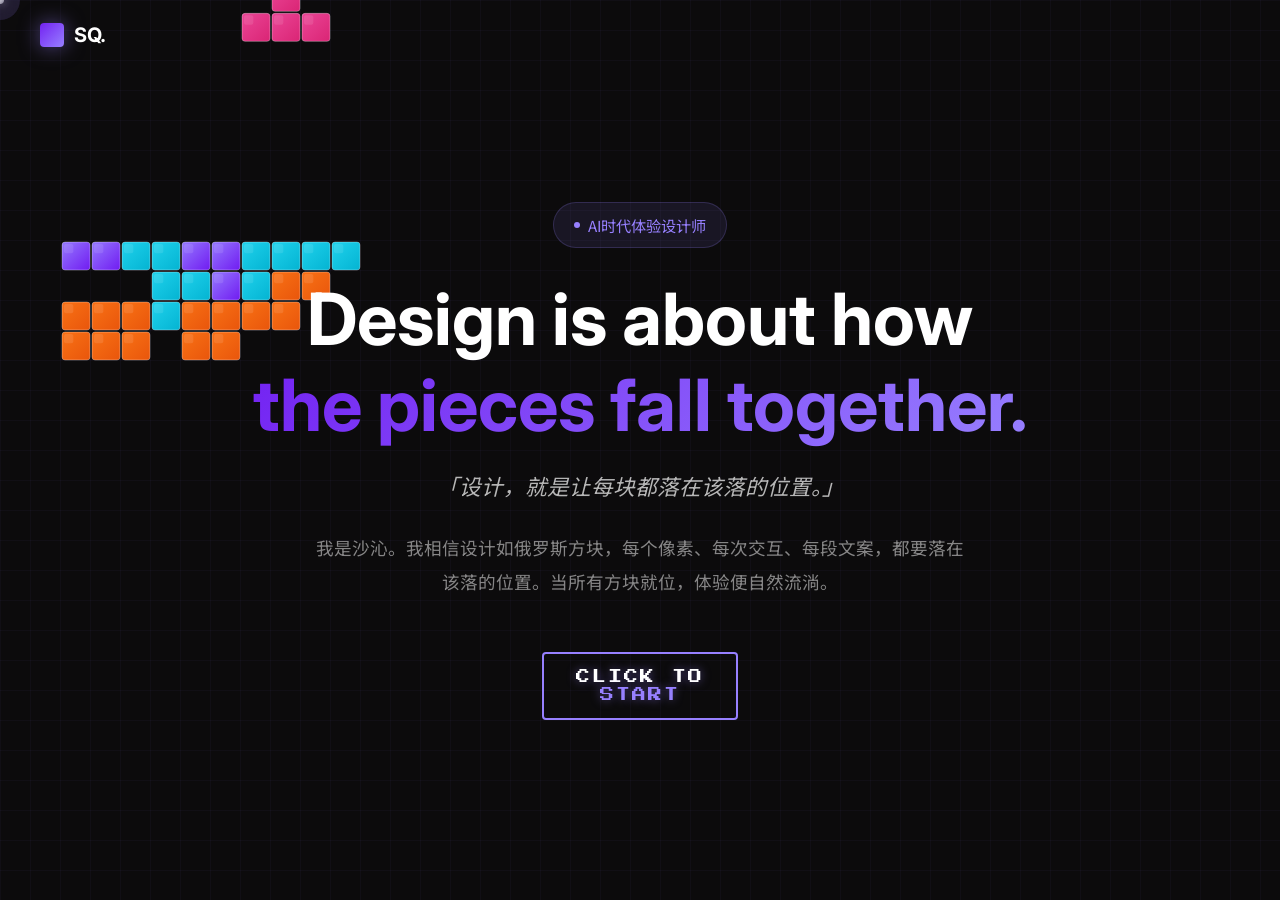
==== commit bc73e41e: "update" ====
--- a/index.html
+++ b/index.html
@@ -1,689 +1,98 @@
 <!DOCTYPE html>
 <html lang="zh-CN">
 <head>
-<meta charset="UTF-8">
-<meta name="viewport" content="width=device-width, initial-scale=1.0">
-<title>沙沁 — 体验设计师</title>
-<link rel="preconnect" href="https://fonts.googleapis.com">
-<link href="https://fonts.googleapis.com/css2?family=Wix+Madefor+Display:wght@400;500;600;700;800&family=Tiro+Kannada:ital@0;1&display=swap" rel="stylesheet">
-<link rel="stylesheet" href="css/reset.css">
-<link rel="stylesheet" href="css/style.css">
-<link rel="stylesheet" href="css/planning.css">
+  <meta charset="UTF-8">
+  <meta name="viewport" content="width=device-width, initial-scale=1.0">
+  <title>沙沁 · 体验设计师 | Design is about how the pieces fall together</title>
+  <meta name="description" content="沙沁个人网站 - AI时代体验设计师，俄罗斯方块主题创意展示">
+  <meta name="keywords" content="沙沁,体验设计师,UI设计,产品设计,AI设计,Figma">
+  <link rel="icon" href="data:image/svg+xml,<svg xmlns='http://www.w3.org/2000/svg' viewBox='0 0 100 100'><text y='.9em' font-size='90'>🎮</text></svg>">
+
+  <!-- Google Fonts -->
+  <link rel="preconnect" href="https://fonts.googleapis.com">
+  <link rel="preconnect" href="https://fonts.gstatic.com" crossorigin>
+  <link href="https://fonts.googleapis.com/css2?family=Inter:wght@300;400;500;600;700&family=Noto+Sans+SC:wght@300;400;500;600;700&family=Press+Start+2P&display=swap" rel="stylesheet">
+
+  <link rel="stylesheet" href="css/style.css">
 </head>
 <body>
+  <!-- 进度条 -->
+  <div id="progress-bar"></div>
 
-<div id="cursor-dot"></div>
-<div id="cursor-glow"></div>
-<div id="progress-bar"></div>
+  <!-- 自定义光标 -->
+  <div id="cursor-dot"></div>
+  <div id="cursor-glow"></div>
 
-<!-- 导航 -->
-<nav id="nav" class="animate-in fade-down">
-  <div class="nav-logo">SQ.</div>
-  <ul class="nav-links">
-    <li><a href="#about">关于</a></li>
-    <li><a href="#philosophy">理念</a></li>
-    <li><a href="#skills">技能</a></li>
-    <li><a href="#works">作品</a></li>
-    <li><a href="#planning">规划</a></li>
-    <li><a href="#resume">经历</a></li>
-    <li><a href="#contact">联系</a></li>
-  </ul>
-</nav>
+  <!-- 导航 - 仅Logo -->
+  <nav id="nav" class="nav nav-simple">
+    <div class="nav-inner">
+      <a href="#" class="nav-logo">
+        <span class="logo-block"></span>
+        <span class="logo-text">SQ.</span>
+      </a>
+    </div>
+  </nav>
 
-<!-- Hero -->
-<section id="hero">
-  <div class="glow-orb hero-orb-1"></div>
-  <div class="glow-orb hero-orb-2"></div>
-  <div id="aurora-container"></div>
-  <div class="hero-content">
-    <div class="hero-inner">
-    <div class="hero-tag animate-in scale-in delay-1">
-      <span class="dot-pulse"></span>
-      体验设计师 · UED · 系统性设计思维
-    </div>
-    <h1 class="hero-title animate-in scale-up delay-2">
-      你好，我是<br>
-      <span class="grad-text hero-title-serif">沙沁</span>
-    </h1>
-    <p class="hero-sub animate-in fade-up delay-3">
-      <span id="typewriter"></span><span class="cursor-blink">|</span>
-    </p>
-    <div class="btn-group animate-in fade-up delay-4">
-      <a href="#works" class="btn-primary">查看作品</a>
-      <a href="#contact" class="btn-outline">联系我</a>
-    </div>
-    </div>
-    <div class="hero-visual animate-in scale-in delay-3">
-      <div class="hero-gif-bg"></div>
-      <img src="images/general/portrait.gif" alt="Portrait" class="hero-gif">
-    </div>
+  <!-- 主游戏画布 -->
+  <main id="game-container">
+    <!-- 游戏画布 -->
+    <canvas id="tetris-canvas"></canvas>
+
+    <!-- 网格背景 -->
+    <div class="grid-overlay"></div>
+
+    <!-- Hero区内容覆盖层 - 首页直接显示，更大更显眼 -->
+    <section id="hero" class="hero-overlay hero-large">
+      <div class="hero-content">
+        <div class="hero-badge">
+          <span class="badge-dot"></span>
+          <span>AI时代体验设计师</span>
+        </div>
+        <h1 class="hero-title">
+          <span class="title-line">Design is about how</span>
+          <span class="title-line highlight">the pieces fall together.</span>
+        </h1>
+        <p class="hero-subtitle">「设计，就是让每块都落在该落的位置。」</p>
+        <div class="hero-intro">
+          <p>我是沙沁。我相信设计如俄罗斯方块，每个像素、每次交互、每段文案，都要落在该落的位置。当所有方块就位，体验便自然流淌。</p>
+        </div>
+      </div>
+    </section>
+  </main>
+
+  <!-- Click to Start 按钮 -->
+  <div id="start-screen" class="start-screen">
+    <button class="click-to-start" id="click-to-start">
+      <span class="click-line1">CLICK TO</span>
+      <span class="click-line2">START</span>
+    </button>
   </div>
-  <div class="hero-scroll-hint animate-in fade-up delay-4">
-    <span>向下探索</span>
-    <div class="scroll-line"></div>
-  </div>
-</section>
 
-<!-- About -->
-<section id="about">
-  <p class="section-label">About Me</p>
-  <div class="about-grid fade-in">
-    <div class="avatar-wrap">
-      <div class="avatar"><img src="images/tools/avatar.jpg" alt="沙沁" class="avatar-img"></div>
-      <div class="avatar-ring"></div>
-    </div>
-    <div class="about-text">
-      <h2>我是体验设计师，<br><span class="grad-text">我把技术的冰冷，焐热成人性的温度。</span></h2>
-      <p>我是沙沁，交互设计师，现就职于天谷信息，负责天印、eSignGlobal、数政等B端产品的体验设计工作。</p>
-      <p>我专注于复杂企业软件的易用性设计，目标是让非技术用户无需培训即可高效完成任务。我相信优秀的设计应当隐于无形，让用户专注于目标本身，而非工具的使用。</p>
-      <div class="about-tags">
-        <span>系统性思维</span>
-        <span>数据驱动</span>
-        <span>AI 设计</span>
-        <span>全链路设计</span>
+  <!-- 微信二维码弹窗 -->
+  <div id="qrcode-modal" class="modal">
+    <div class="modal-backdrop"></div>
+    <div class="modal-content">
+      <button class="modal-close" aria-label="关闭">
+        <svg width="24" height="24" viewBox="0 0 24 24" fill="none" stroke="currentColor" stroke-width="2">
+          <line x1="18" y1="6" x2="6" y2="18"></line>
+          <line x1="6" y1="6" x2="18" y2="18"></line>
+        </svg>
+      </button>
+      <h3 class="modal-title">微信联系</h3>
+      <div class="qrcode-placeholder">
+        <div class="qrcode-text">qq1476685495</div>
+        <p class="qrcode-hint">搜索微信号添加好友</p>
       </div>
     </div>
   </div>
-</section>
 
-<!-- Philosophy -->
-<section id="philosophy">
-  <div class="philosophy-wrap fade-in">
-    <p class="section-label">Tools & Skills</p>
-    <h2 class="section-title">工具与能力</h2>
-
-    <h3 class="skills-subtitle">熟练掌握的工具</h3>
-    <div class="philosophy-grid philosophy-grid--6">
-      <div class="philosophy-card">
-        <div class="phi-icon"><img src="images/tools/Frame.png" alt="Figma"></div>
-        <h3>Figma</h3>
-        <p>熟练使用Figma进行全链路设计，包括组件库搭建、设计系统管理、原型交互及开发交付</p>
-      </div>
-      <div class="philosophy-card">
-        <div class="phi-icon"><img src="images/tools/StableDiffusion.png" alt="Stable Diffusion"></div>
-        <h3>Stable Diffusion</h3>
-        <p>熟练使用Stable Diffusion进行AI视觉创作，包括概念图生成、界面视觉探索、插画素材制作及风格化设计</p>
-      </div>
-      <div class="philosophy-card">
-        <div class="phi-icon"><img src="images/tools/ChatGPT.png" alt="ChatGPT"></div>
-        <h3>ChatGPT</h3>
-        <p>熟练使用ChatGPT进行AI辅助设计，包括Prompt工程、用户洞察挖掘、交互文案生成及设计决策支持</p>
-      </div>
-      <div class="philosophy-card">
-        <div class="phi-icon"><img src="images/tools/Midjourney.png" alt="Midjourney"></div>
-        <h3>Midjourney</h3>
-        <p>熟练使用Midjourney及ComfyUI工作流，包括模型调优、LoRA训练、提示词工程及批量图像生成</p>
-      </div>
-      <div class="philosophy-card">
-        <div class="phi-icon"><img src="images/tools/cc.jpeg" alt="Claude Code"></div>
-        <h3>Claude Code</h3>
-        <p>熟练使用Claude Code提升设计效率，包括页面快速实现、组件代码生成、技术可行性验证及跨职能沟通</p>
-      </div>
-      <div class="philosophy-card">
-        <div class="phi-icon"><img src="images/tools/ComfyUI.png" alt="ComfyUI"></div>
-        <h3>ComfyUI</h3>
-        <p>熟练使用ComfyUI进行AI视觉创作，包括概念设计探索、情绪板制作、视觉风格定义及高质量配图生成</p>
-      </div>
-    </div>
-
-    <!-- 技能卡片 -->
-    <h3 class="skills-subtitle">我的技能</h3>
-    <div class="skills-cards">
-      <div class="skill-card">
-        <div class="skill-card-icon">
-          <svg viewBox="0 0 24 24" fill="none" stroke="currentColor" stroke-width="1.5">
-            <rect x="3" y="4" width="18" height="16" rx="2"/>
-            <line x1="7" y1="9" x2="17" y2="9"/>
-            <line x1="7" y1="13" x2="13" y2="13"/>
-            <circle cx="16" cy="14" r="2"/>
-            <path d="M16 14v-1"/>
-          </svg>
-        </div>
-        <h4>用户研究</h4>
-        <p>熟练掌握用户研究方法论，包括用户访谈、可用性测试、问卷调研、竞品分析及用户画像构建</p>
-      </div>
-      <div class="skill-card">
-        <div class="skill-card-icon">
-          <svg viewBox="0 0 24 24" fill="none" stroke="currentColor" stroke-width="1.5">
-            <path d="M3 3v18h18"/>
-            <path d="M7 14l4-4 4 4 5-5"/>
-            <circle cx="20" cy="9" r="2"/>
-          </svg>
-        </div>
-        <h4>数据分析</h4>
-        <p>熟练运用数据分析驱动设计决策，包括埋点设计、漏斗分析、A/B测试、用户行为分析及数据可视化</p>
-      </div>
-      <div class="skill-card">
-        <div class="skill-card-icon">
-          <svg viewBox="0 0 24 24" fill="none" stroke="currentColor" stroke-width="1.5">
-            <rect x="3" y="3" width="7" height="7" rx="1"/>
-            <rect x="14" y="3" width="7" height="7" rx="1"/>
-            <rect x="3" y="14" width="7" height="7" rx="1"/>
-            <rect x="14" y="14" width="7" height="7" rx="1"/>
-          </svg>
-        </div>
-        <h4>设计系统</h4>
-        <p>熟练构建与维护设计系统，包括设计规范制定、组件库架构、多品牌适配、版本管理及跨团队协作</p>
-      </div>
-      <div class="skill-card">
-        <div class="skill-card-icon">
-          <svg viewBox="0 0 24 24" fill="none" stroke="currentColor" stroke-width="1.5">
-            <path d="M3 17l6-6 4 4 8-8"/>
-            <path d="M17 7h4v4"/>
-          </svg>
-        </div>
-        <h4>增长设计</h4>
-        <p>熟练构建与维护设计系统，包括设计规范制定、组件库架构、多品牌适配、版本管理及跨团队协作</p>
-      </div>
-      <div class="skill-card">
-        <div class="skill-card-icon">
-          <svg viewBox="0 0 24 24" fill="none" stroke="currentColor" stroke-width="1.5">
-            <circle cx="12" cy="12" r="3"/>
-            <path d="M12 2v4"/>
-            <path d="M12 18v4"/>
-            <path d="M2 12h4"/>
-            <path d="M18 12h4"/>
-            <path d="M4.93 4.93l2.83 2.83"/>
-            <path d="M16.24 16.24l2.83 2.83"/>
-            <path d="M4.93 19.07l2.83-2.83"/>
-            <path d="M16.24 7.76l2.83-2.83"/>
-          </svg>
-        </div>
-        <h4>全链路体验设计</h4>
-        <p>熟练主导产品全生命周期设计，包括需求分析、交互设计、视觉设计、开发跟进及上线后迭代优化</p>
-      </div>
-    </div>
-  </div>
-</section>
-
-<!-- Works -->
-<section id="works">
-  <p class="section-label">Selected Works</p>
-  <h2 class="section-title fade-in">精选作品</h2>
-  <div class="works-grid">
-
-    <div class="work-card work-card--large fade-in">
-      <div class="work-card-glow"></div>
-      <div class="work-thumb">
-        <img src="images/general/eSignGlabal.png" alt="eSignGlobal 海外签" class="work-thumb-img">
-      </div>
-      <div class="work-info">
-        <div class="work-meta">
-          <span class="work-type">体验设计 · B端</span>
-        </div>
-        <h3>eSIgnGlobal 海外签</h3>
-        <p class="work-desc">解决跨境合同签署的信任与效率问题，为全球化业务提供合规的数字签名解决方案。</p>
-        <div class="work-tags">
-          <span class="work-tag">全链路设计</span>
-          <span class="work-tag">全球化</span>
-          <span class="work-tag">B端产品</span>
-        </div>
-      </div>
-    </div>
-
-    <div class="work-card fade-in">
-      <div class="work-card-glow"></div>
-      <div class="work-thumb">
-        <img src="images/general/tianyin.png" alt="天印问题治理" class="work-thumb-img">
-        <div class="work-overlay">
-          <p class="work-stat">系统性降低线上问题</p>
-          <p class="work-stat-sub">策略 · 统筹 · 治理</p>
-        </div>
-      </div>
-      <div class="work-info">
-        <div class="work-meta">
-          <span class="work-type">策略设计</span>
-        </div>
-        <h3>天印问题治理</h3>
-        <p class="work-desc">主导产品体验问题治理战役，系统性降低线上问题、提升用户体验与续费转化。</p>
-        <div class="work-tags">
-          <span class="work-tag">策略设计</span>
-          <span class="work-tag">项目统筹</span>
-        </div>
-      </div>
-    </div>
-
-    <div class="work-card fade-in">
-      <div class="work-card-glow"></div>
-      <div class="work-thumb">
-        <img src="images/general/shuzheng.png" alt="数字政府场景应用平台" class="work-thumb-img">
-        <div class="work-overlay">
-          <p class="work-stat">政务场景深度融合</p>
-          <p class="work-stat-sub">场景 · 融合 · 降门槛</p>
-        </div>
-      </div>
-      <div class="work-info">
-        <div class="work-meta">
-          <span class="work-type">政务设计</span>
-        </div>
-        <h3>数字政府场景应用平台</h3>
-        <p class="work-desc">设计全链路体验，将电子签名能力与行业场景深度融合，降低用户使用门槛。</p>
-        <div class="work-tags">
-          <span class="work-tag">全链路</span>
-          <span class="work-tag">场景融合</span>
-        </div>
-      </div>
-    </div>
-
-    <div class="work-card work-card--highlight fade-in">
-      <div class="work-card-glow"></div>
-      <div class="work-thumb">
-        <img src="images/general/zujian.png" alt="e签宝设计中台" class="work-thumb-img">
-      </div>
-      <div class="work-info">
-        <div class="work-meta">
-          <span class="work-type">设计系统 · 中台</span>
-        </div>
-        <h3>e签宝设计中台</h3>
-        <p class="work-desc">搭建支撑多条业务线的设计中台体系。</p>
-        <div class="work-tags">
-          <span class="work-tag">设计系统</span>
-          <span class="work-tag">组件化设计</span>
-          <span class="work-tag">中台化</span>
-        </div>
-      </div>
-    </div>
-
-  </div>
-</section>
-
-<!-- Planning -->
-<section id="planning" class="planning-section">
-  <div class="glow-orb planning-orb"></div>
-  <p class="section-label">Project Planning</p>
-  <h2 class="section-title fade-in">项目规划</h2>
-
-  <!-- 项目概览 -->
-  <div class="planning-overview fade-in">
-    <div class="planning-overview-header">
-      <h3>HILAW法律服务平台商业化规划</h3>
-      <span class="planning-badge">商业化方案</span>
-    </div>
+  <!-- 复制成功提示 -->
+  <div id="copy-toast" class="toast">
+    <span class="toast-icon">✓</span>
+    <span class="toast-text">已复制到剪贴板</span>
   </div>
 
-  <!-- 折叠式卡片组 -->
-  <div class="planning-accordion">
-
-    <!-- 第一章 -->
-    <div class="planning-card fade-in">
-      <div class="planning-card-header">
-        <span class="planning-card-num">01</span>
-        <h4>规划背景与核心洞察</h4>
-        <span class="planning-card-toggle">+</span>
-      </div>
-      <div class="planning-card-content">
-        <div class="planning-subsection">
-          <h5>产品定位</h5>
-          <p>HILAW是e签宝从"电子签名工具"升级为"法律服务平台"的战略产品，补齐"预警-存证-调解-仲裁"业务链条中最关键的管理调度环节。</p>
-        </div>
-        <div class="planning-subsection">
-          <h5>目标客户画像</h5>
-          <div class="planning-table-wrap">
-            <table class="planning-table">
-              <thead><tr><th>维度</th><th>描述</th></tr></thead>
-              <tbody>
-                <tr><td><strong>行业</strong></td><td>消费金融、设备租赁、供应链金融、光伏能源</td></tr>
-                <tr><td><strong>规模</strong></td><td>中大型企业（年案件量>100件）</td></tr>
-                <tr><td><strong>决策者</strong></td><td>法务总监/法务经理、合规负责人</td></tr>
-                <tr><td><strong>核心痛点</strong></td><td>案件散落难管理、证据提取成本高、批量维权通道割裂</td></tr>
-              </tbody>
-            </table>
-          </div>
-        </div>
-        <div class="planning-subsection">
-          <h5>商业化现状</h5>
-          <ul class="planning-list">
-            <li><strong>阶段</strong>：概念验证阶段（MVP开发中）</li>
-            <li><strong>预算</strong>：中等预算（50-200万/年）</li>
-            <li><strong>客户状态</strong>：4家意向客户（新疆省农信、维客壹佰、民盛友租、上海思格源），有意向但未转化</li>
-          </ul>
-        </div>
-      </div>
-    </div>
-
-    <!-- 第二章 -->
-    <div class="planning-card fade-in">
-      <div class="planning-card-header">
-        <span class="planning-card-num">02</span>
-        <h4>商业化目标体系</h4>
-        <span class="planning-card-toggle">+</span>
-      </div>
-      <div class="planning-card-content">
-        <div class="planning-subsection">
-          <h5>阶段性目标</h5>
-          <div class="planning-table-wrap">
-            <table class="planning-table">
-              <thead><tr><th>阶段</th><th>时间周期</th><th>核心目标</th><th>关键指标</th></tr></thead>
-              <tbody>
-                <tr><td><strong>种子期</strong></td><td>Q2-Q3 2026</td><td>验证产品市场匹配</td><td>5家付费客户，NPS>40</td></tr>
-                <tr><td><strong>验证期</strong></td><td>Q4 2026</td><td>建立标杆案例</td><td>20家客户，ARR 100万</td></tr>
-                <tr><td><strong>扩张期</strong></td><td>2027 H1</td><td>规模化复制</td><td>100家客户，ARR 500万</td></tr>
-              </tbody>
-            </table>
-          </div>
-        </div>
-        <div class="planning-subsection">
-          <h5>关键里程碑</h5>
-          <div class="planning-milestones">
-            <div class="milestone-item"><span class="milestone-checkbox">☐</span><span class="milestone-text"><strong>M1</strong>: 完成4家意向客户转化（2026年6月）</span></div>
-            <div class="milestone-item"><span class="milestone-checkbox">☐</span><span class="milestone-text"><strong>M2</strong>: 发布首个客户成功案例（2026年7月）</span></div>
-            <div class="milestone-item"><span class="milestone-checkbox">☐</span><span class="milestone-text"><strong>M3</strong>: 完善定价体系，推出标准套餐（2026年8月）</span></div>
-            <div class="milestone-item"><span class="milestone-checkbox">☐</span><span class="milestone-text"><strong>M4</strong>: 建立销售SOP和客户成功流程（2026年9月）</span></div>
-          </div>
-        </div>
-      </div>
-    </div>
-
-    <!-- 第三章 -->
-    <div class="planning-card fade-in">
-      <div class="planning-card-header">
-        <span class="planning-card-num">03</span>
-        <h4>定价策略</h4>
-        <span class="planning-card-toggle">+</span>
-      </div>
-      <div class="planning-card-content">
-        <div class="planning-subsection">
-          <h5>定价模型设计</h5>
-          <p>采用 <strong>"基础订阅 + 用量计费 + 增值服务"</strong> 三层定价模型</p>
-        </div>
-        <div class="planning-subsection">
-          <h5>套餐详情</h5>
-          <div class="planning-table-wrap">
-            <table class="planning-table">
-              <thead><tr><th>套餐</th><th>年费</th><th>案件额度</th><th>核心功能</th><th>适用场景</th></tr></thead>
-              <tbody>
-                <tr><td><strong>基础版</strong></td><td>3万</td><td>50件/年</td><td>案件管理、证据链管理、基础文书模板</td><td>小型企业</td></tr>
-                <tr><td><strong>专业版</strong></td><td>8万</td><td>200件/年</td><td>全功能+批量立案+数据看板</td><td>中型企业</td></tr>
-                <tr><td><strong>企业版</strong></td><td>20万</td><td>1000件/年</td><td>全功能+API对接+专属服务</td><td>大型企业</td></tr>
-              </tbody>
-            </table>
-          </div>
-        </div>
-        <div class="planning-subsection">
-          <h5>用量计费规则</h5>
-          <div class="planning-table-wrap">
-            <table class="planning-table">
-              <thead><tr><th>计费项</th><th>单价</th><th>说明</th></tr></thead>
-              <tbody>
-                <tr><td>区块链存证</td><td>2元/次</td><td>证据上链固化</td></tr>
-                <tr><td>存证证明生成</td><td>10元/份</td><td>PDF存证报告</td></tr>
-                <tr><td>文书模板渲染</td><td>5元/份</td><td>动态生成PDF文书</td></tr>
-                <tr><td>超量案件包</td><td>500元/10件</td><td>超出套餐额度后购买</td></tr>
-              </tbody>
-            </table>
-          </div>
-        </div>
-      </div>
-    </div>
-
-    <!-- 第四章 -->
-    <div class="planning-card fade-in">
-      <div class="planning-card-header">
-        <span class="planning-card-num">04</span>
-        <h4>客户获取策略</h4>
-        <span class="planning-card-toggle">+</span>
-      </div>
-      <div class="planning-card-content">
-        <div class="planning-subsection">
-          <h5>种子客户转化计划</h5>
-          <div class="planning-table-wrap">
-            <table class="planning-table">
-              <thead><tr><th>客户</th><th>核心痛点</th><th>转化策略</th><th>时间</th></tr></thead>
-              <tbody>
-                <tr><td>新疆省农信</td><td>贷款纠纷证据收集困难</td><td>免费POC试点</td><td>6月</td></tr>
-                <tr><td>维客壹佰</td><td>批量立案人工成本高</td><td>效率对比Demo + 首年8折</td><td>6月</td></tr>
-                <tr><td>民盛友租</td><td>多仲裁委切换证据重整</td><td>模板切换功能演示</td><td>7月</td></tr>
-                <tr><td>上海思格源</td><td>专利数据存证需求</td><td>存证功能优先验证</td><td>6月</td></tr>
-              </tbody>
-            </table>
-          </div>
-        </div>
-        <div class="planning-subsection">
-          <h5>营销渠道策略</h5>
-          <div class="strategy-cards">
-            <div class="strategy-card">
-              <div class="strategy-header">
-                <span class="strategy-priority">⭐⭐⭐⭐⭐</span>
-                <span class="strategy-title">内容营销与SEO</span>
-              </div>
-              <p class="strategy-desc">预算有限但可持续积累流量</p>
-            </div>
-            <div class="strategy-card">
-              <div class="strategy-header">
-                <span class="strategy-priority">⭐⭐⭐⭐</span>
-                <span class="strategy-title">LinkedIn精准获客</span>
-              </div>
-              <p class="strategy-desc">精准定位法务总监</p>
-            </div>
-            <div class="strategy-card">
-              <div class="strategy-header">
-                <span class="strategy-priority">⭐⭐⭐</span>
-                <span class="strategy-title">行业活动与会议</span>
-              </div>
-              <p class="strategy-desc">线下活动建立深度信任</p>
-            </div>
-          </div>
-        </div>
-        <div class="planning-subsection">
-          <h5>获客渠道预算分配</h5>
-          <div class="planning-table-wrap">
-            <table class="planning-table">
-              <thead><tr><th>渠道</th><th>年预算</th><th>占比</th><th>预期获客</th></tr></thead>
-              <tbody>
-                <tr><td>种子客户转化</td><td>20万</td><td>20%</td><td>5家</td></tr>
-                <tr><td>LinkedIn Ads</td><td>40万</td><td>40%</td><td>30家</td></tr>
-                <tr><td>内容营销/SEO</td><td>20万</td><td>20%</td><td>20家</td></tr>
-                <tr><td>行业活动</td><td>15万</td><td>15%</td><td>15家</td></tr>
-                <tr><td>免费工具</td><td>5万</td><td>5%</td><td>10家</td></tr>
-                <tr class="planning-table-total"><td><strong>合计</strong></td><td><strong>100万</strong></td><td>100%</td><td><strong>80家</strong></td></tr>
-              </tbody>
-            </table>
-          </div>
-        </div>
-      </div>
-    </div>
-
-    <!-- 第五章 -->
-    <div class="planning-card fade-in">
-      <div class="planning-card-header">
-        <span class="planning-card-num">05</span>
-        <h4>增长路径规划</h4>
-        <span class="planning-card-toggle">+</span>
-      </div>
-      <div class="planning-card-content">
-        <div class="planning-subsection">
-          <h5>三阶段增长飞轮</h5>
-          <div class="growth-flywheels">
-            <div class="flywheel-item">
-              <div class="flywheel-title">第一阶段（种子期）：标杆案例驱动</div>
-              <div class="flywheel-flow">种子客户 → 成功案例 → 口碑传播 → 新客户获取</div>
-            </div>
-            <div class="flywheel-item">
-              <div class="flywheel-title">第二阶段（验证期）：内容+销售双轮驱动</div>
-              <div class="flywheel-flow">内容营销 → 线索培育 → 销售转化 → 客户成功</div>
-            </div>
-            <div class="flywheel-item">
-              <div class="flywheel-title">第三阶段（扩张期）：生态+品牌驱动</div>
-              <div class="flywheel-flow">合作伙伴生态 → 流量入口 → 产品转化 → 品牌效应</div>
-            </div>
-          </div>
-        </div>
-      </div>
-    </div>
-
-    <!-- 第六章 -->
-    <div class="planning-card fade-in">
-      <div class="planning-card-header">
-        <span class="planning-card-num">06</span>
-        <h4>客户成功策略</h4>
-        <span class="planning-card-toggle">+</span>
-      </div>
-      <div class="planning-card-content">
-        <div class="planning-subsection">
-          <h5>Onboarding流程</h5>
-          <div class="onboarding-flow">
-            <div class="onboard-item"><span class="onboard-day">Day 1</span><span class="onboard-text">欢迎邮件 + 产品介绍视频</span></div>
-            <div class="onboard-item"><span class="onboard-day">Day 3</span><span class="onboard-text">专属客户成功经理对接</span></div>
-            <div class="onboard-item"><span class="onboard-day">Day 7</span><span class="onboard-text">案件模型配置培训</span></div>
-            <div class="onboard-item"><span class="onboard-day">Day 14</span><span class="onboard-text">首批案件录入指导</span></div>
-            <div class="onboard-item"><span class="onboard-day">Day 30</span><span class="onboard-text">使用效果复盘</span></div>
-            <div class="onboard-item"><span class="onboard-day">Day 90</span><span class="onboard-text">续约/升级沟通</span></div>
-          </div>
-        </div>
-        <div class="planning-subsection">
-          <h5>客户健康度指标</h5>
-          <div class="planning-table-wrap">
-            <table class="planning-table">
-              <thead><tr><th>指标</th><th>健康标准</th><th>预警阈值</th></tr></thead>
-              <tbody>
-                <tr><td>登录频次</td><td>≥3次/周</td><td>&lt;1次/周</td></tr>
-                <tr><td>案件录入量</td><td>≥套餐50%</td><td>&lt;套餐20%</td></tr>
-                <tr><td>功能使用率</td><td>≥60%</td><td>&lt;30%</td></tr>
-                <tr><td>NPS得分</td><td>≥40</td><td>&lt;20</td></tr>
-              </tbody>
-            </table>
-          </div>
-        </div>
-      </div>
-    </div>
-
-    <!-- 第七章 -->
-    <div class="planning-card fade-in">
-      <div class="planning-card-header">
-        <span class="planning-card-num">07</span>
-        <h4>风险与应对</h4>
-        <span class="planning-card-toggle">+</span>
-      </div>
-      <div class="planning-card-content">
-        <div class="planning-subsection">
-          <h5>主要风险</h5>
-          <div class="planning-table-wrap">
-            <table class="planning-table">
-              <thead><tr><th>风险</th><th>可能性</th><th>影响</th><th>应对策略</th></tr></thead>
-              <tbody>
-                <tr><td>种子客户转化失败</td><td>中</td><td>高</td><td>提供免费POC，快速迭代</td></tr>
-                <tr><td>产品功能不完善</td><td>高</td><td>高</td><td>敏捷开发，MVP聚焦核心场景</td></tr>
-                <tr><td>竞品快速跟进</td><td>中</td><td>中</td><td>加速建立标杆案例和口碑壁垒</td></tr>
-                <tr><td>销售周期过长</td><td>中</td><td>中</td><td>建立清晰ROI测算，缩短决策链</td></tr>
-              </tbody>
-            </table>
-          </div>
-        </div>
-        <div class="planning-subsection">
-          <h5>关键成功因素</h5>
-          <ol class="planning-olist">
-            <li><strong>种子客户成功</strong>：前5家客户必须成功，形成可复制案例</li>
-            <li><strong>产品-市场匹配</strong>：快速迭代，验证核心价值假设</li>
-            <li><strong>销售能力建设</strong>：培养懂法律科技的B2B销售团队</li>
-            <li><strong>客户成功体系</strong>：确保客户用起来、用得好、愿意续费</li>
-          </ol>
-        </div>
-      </div>
-    </div>
-
-    <!-- 第八章 -->
-    <div class="planning-card fade-in">
-      <div class="planning-card-header">
-        <span class="planning-card-num">08</span>
-        <h4>预期收益测算</h4>
-        <span class="planning-card-toggle">+</span>
-      </div>
-      <div class="planning-card-content">
-        <div class="planning-subsection">
-          <h5>收入预测</h5>
-          <div class="planning-table-wrap">
-            <table class="planning-table">
-              <thead><tr><th>指标</th><th>Q2</th><th>Q3</th><th>Q4</th><th>全年</th></tr></thead>
-              <tbody>
-                <tr><td>新增客户数</td><td>5</td><td>10</td><td>15</td><td>30</td></tr>
-                <tr><td>累计客户数</td><td>5</td><td>15</td><td>30</td><td>30</td></tr>
-                <tr><td>ARR（万）</td><td>30</td><td>70</td><td>120</td><td>120</td></tr>
-                <tr class="planning-table-total"><td><strong>总收入（万）</strong></td><td><strong>35</strong></td><td><strong>85</strong></td><td><strong>150</strong></td><td><strong>150</strong></td></tr>
-              </tbody>
-            </table>
-          </div>
-        </div>
-        <div class="planning-subsection">
-          <h5>投资回报测算</h5>
-          <div class="roi-cards">
-            <div class="roi-card"><span class="roi-label">年度营销预算</span><span class="roi-value">100万</span></div>
-            <div class="roi-card"><span class="roi-label">预期年度收入</span><span class="roi-value">150万</span></div>
-            <div class="roi-card"><span class="roi-label">营销ROI</span><span class="roi-value">1.5x</span><span class="roi-note">（首年）</span></div>
-            <div class="roi-card"><span class="roi-label">客户LTV</span><span class="roi-value">24万</span><span class="roi-note">（3年留存）</span></div>
-          </div>
-        </div>
-      </div>
-    </div>
-
-  </div>
-
-</section>
-
-<!-- Resume -->
-<section id="resume">
-  <p class="section-label">Resume</p>
-  <h2 class="section-title fade-in">工作经历</h2>
-  <div class="resume-tabs fade-in">
-    <button class="tab-btn active" data-tab="work">工作经历</button>
-    <button class="tab-btn" data-tab="edu">教育背景</button>
-  </div>
-  <div class="tab-content active" id="tab-work">
-    <div class="timeline">
-      <div class="timeline-item fade-in">
-        <div class="timeline-date">2021.08 — 至今</div>
-        <h3>体验设计师</h3>
-        <div class="company">天谷信息科技有限公司</div>
-        <p>负责天谷旗下多条产品线（天印、eSIgnGlobal、数政）的全链路体验设计，覆盖从策略到落地的完整设计流程。</p>
-      </div>
-      <div class="timeline-item fade-in">
-        <div class="timeline-date">2020.04 — 2021.08</div>
-        <h3>体验设计师</h3>
-        <div class="company">数字扁担</div>
-        <p>负责智慧城市、数字孪生及低代码平台的体验设计，探索复杂数据场景下的交互与可视化表达。</p>
-      </div>
-    </div>
-  </div>
-  <div class="tab-content" id="tab-edu">
-    <div class="timeline">
-      <div class="timeline-item fade-in">
-        <div class="timeline-date">2010 — 2014</div>
-        <h3>艺术设计 · 本科</h3>
-        <div class="company">上海第二工业大学</div>
-        <p>系统学习视觉传达、交互设计与用户体验设计理论，奠定设计思维基础。</p>
-      </div>
-    </div>
-  </div>
-</section>
-
-<!-- Contact -->
-<section id="contact">
-  <div class="glow-orb contact-orb"></div>
-  <p class="section-label">Contact</p>
-  <h2 class="contact-title fade-in">让我们一起<br><span class="grad-text">创造好的体验</span></h2>
-  <a href="mailto:shaqinyx@163.com" class="contact-email fade-in">shaqinyx@163.com</a>
-  <div class="social-links fade-in">
-    <a href="#" title="微信" class="social-link">
-      <svg width="20" height="20" viewBox="0 0 24 24" fill="currentColor"><path d="M9.5 13.5a1 1 0 1 0 0-2 1 1 0 0 0 0 2zm5 0a1 1 0 1 0 0-2 1 1 0 0 0 0 2zM12 2C6.48 2 2 6.48 2 12s4.48 10 10 10 10-4.48 10-10S17.52 2 12 2zm0 18c-4.41 0-8-3.59-8-8s3.59-8 8-8 8 3.59 8 8-3.59 8-8 8z"/></svg>
-      微信
-    </a>
-  </div>
-</section>
-
-<footer>
-  <p>© 2026 沙沁 · 体验设计师 · 系统性设计思维</p>
-</footer>
-
-<!-- 微信二维码模态框 -->
-<div id="qrcode-modal" class="qrcode-modal">
-  <div class="qrcode-backdrop"></div>
-  <div class="qrcode-content">
-    <button class="qrcode-close" aria-label="关闭">✕</button>
-    <div class="qrcode-header">扫码添加微信</div>
-    <img src="images/tools/wechat-qrcode.jpg" alt="微信二维码" class="qrcode-img">
-  </div>
-</div>
-
-<script src="js/main.js"></script>
-<script type="module" src="js/aurora.js"></script>
+  <script src="js/tetris.js"></script>
+  <script src="js/main.js"></script>
 </body>
 </html>
--- a/css/style.css
+++ b/css/style.css
@@ -1,926 +1,2193 @@
-@import url('https://fonts.googleapis.com/css2?family=Wix+Madefor+Display:wght@400;500;600;700;800&family=Tiro+Kannada:ital@0;1&display=swap');
-
+/* ========================================
+   沙沁个人网站 - 俄罗斯方块主题
+   ======================================== */
+
+/* CSS Variables */
 :root {
-  --bg: #0C0B0C;
-  --bg2: #111013;
-  --bg3: #1A1A1A;
-  --text: #ffffff;
-  --muted: rgba(255,255,255,0.5);
-  --muted2: rgba(255,255,255,0.25);
-  --accent: #9780FF;
-  --accent2: #7322F2;
-  --grad: linear-gradient(135deg, #000060, #7322F2, #9780FF, #E296FF);
-  --grad-soft: linear-gradient(135deg, #9780FF, #E296FF);
-  --r: 16px;
-  --max: 1100px;
+  /* 背景 */
+  --bg-primary: #0C0B0C;
+  --bg-secondary: #0f0e10;
+  --bg-tertiary: #141314;
+
+  /* 主强调色 */
+  --accent-primary: #7322F2;
+  --accent-secondary: #9780FF;
+  --accent-gradient: linear-gradient(135deg, #7322F2, #9780FF);
+
+  /* 方块类型色 */
+  --block-skill: #9780FF;      /* 紫色系 - 技能 */
+  --block-work: #22D3EE;       /* 青色系 - 作品 */
+  --block-exp: #F97316;        /* 橙色系 - 经历 */
+  --block-life: #EC4899;       /* 粉色系 - 生活 */
+  --block-contact: #10B981;    /* 绿色系 - 联系 */
+  --block-decor: rgba(255, 255, 255, 0.15); /* 灰色系 - 装饰 */
+
+  /* 文字 */
+  --text-primary: #FFFFFF;
+  --text-secondary: rgba(255, 255, 255, 0.7);
+  --text-tertiary: rgba(255, 255, 255, 0.5);
+  --text-muted: rgba(255, 255, 255, 0.3);
+
+  /* 网格 */
+  --grid-color: rgba(151, 128, 255, 0.08);
+  --grid-gap: 2px;
+
+  /* 发光效果 */
+  --glow-skill: 0 0 20px rgba(151, 128, 255, 0.5);
+  --glow-work: 0 0 20px rgba(34, 211, 238, 0.5);
+  --glow-exp: 0 0 20px rgba(249, 115, 22, 0.5);
+  --glow-life: 0 0 20px rgba(236, 72, 153, 0.5);
+  --glow-contact: 0 0 20px rgba(16, 185, 129, 0.5);
+
+  /* 尺寸 */
+  --nav-height: 70px;
+  --block-size: 30px;
+  --panel-width: 420px;
+
+  /* 字体 */
+  --font-en: 'Inter', -apple-system, BlinkMacSystemFont, sans-serif;
+  --font-cn: 'Noto Sans SC', -apple-system, BlinkMacSystemFont, sans-serif;
+
+  /* 动画 */
+  --ease-out-quart: cubic-bezier(0.25, 1, 0.5, 1);
+  --ease-out-expo: cubic-bezier(0.16, 1, 0.3, 1);
+  --ease-in-out: cubic-bezier(0.65, 0, 0.35, 1);
+}
+
+/* ========================================
+   Base Styles
+   ======================================== */
+
+*, *::before, *::after {
+  box-sizing: border-box;
+  margin: 0;
+  padding: 0;
+}
+
+html {
+  font-size: 16px;
+  scroll-behavior: smooth;
 }
 
 body {
-  background: var(--bg);
-  color: var(--text);
-  font-family: 'Wix Madefor Display', sans-serif;
+  font-family: var(--font-cn);
+  background: var(--bg-primary);
+  color: var(--text-primary);
+  line-height: 1.6;
   overflow-x: hidden;
-  cursor: none;
-}
-
-/* 页面初始加载状态 */
-body.page-loading {
+  min-height: 100vh;
+  -webkit-font-smoothing: antialiased;
+  -moz-osx-font-smoothing: grayscale;
+}
+
+/* 减少动画偏好 */
+@media (prefers-reduced-motion: reduce) {
+  *, *::before, *::after {
+    animation-duration: 0.01ms !important;
+    animation-iteration-count: 1 !important;
+    transition-duration: 0.01ms !important;
+  }
+}
+
+/* 选中文本样式 */
+::selection {
+  background: var(--accent-primary);
+  color: var(--text-primary);
+}
+
+/* ========================================
+   进度条
+   ======================================== */
+
+#progress-bar {
+  position: fixed;
+  top: 0;
+  left: 0;
+  width: 0;
+  height: 2px;
+  background: var(--accent-gradient);
+  z-index: 9999;
+  transition: width 0.1s linear;
+}
+
+/* ========================================
+   自定义光标
+   ======================================== */
+
+#cursor-dot,
+#cursor-glow {
+  position: fixed;
+  pointer-events: none;
+  z-index: 10000;
+  border-radius: 50%;
+  transform: translate(-50%, -50%);
+  transition: transform 0.15s ease, background 0.15s ease;
+}
+
+#cursor-dot {
+  width: 8px;
+  height: 8px;
+  background: var(--text-primary);
+  mix-blend-mode: difference;
+}
+
+#cursor-glow {
+  width: 40px;
+  height: 40px;
+  background: rgba(151, 128, 255, 0.15);
+  backdrop-filter: blur(4px);
+  transition: transform 0.3s ease, opacity 0.3s ease;
+}
+
+/* 隐藏移动端光标 */
+@media (max-width: 768px) {
+  #cursor-dot, #cursor-glow {
+    display: none;
+  }
+}
+
+/* ========================================
+   导航
+   ======================================== */
+
+.nav {
+  position: fixed;
+  top: 0;
+  left: 0;
+  right: 0;
+  height: var(--nav-height);
+  z-index: 1000;
+  background: transparent;
+  transition: background 0.3s ease, backdrop-filter 0.3s ease;
+}
+
+.nav.scrolled {
+  background: rgba(12, 11, 12, 0.9);
+  backdrop-filter: blur(20px);
+  border-bottom: 1px solid rgba(255, 255, 255, 0.05);
+}
+
+.nav-inner {
+  max-width: 1400px;
+  margin: 0 auto;
+  padding: 0 40px;
+  height: 100%;
+  display: flex;
+  align-items: center;
+  justify-content: space-between;
+}
+
+.nav-logo {
+  display: flex;
+  align-items: center;
+  gap: 10px;
+  text-decoration: none;
+  color: var(--text-primary);
+  font-weight: 700;
+  font-size: 1.25rem;
+  font-family: var(--font-en);
+}
+
+.logo-block {
+  width: 24px;
+  height: 24px;
+  background: var(--accent-gradient);
+  border-radius: 4px;
+  box-shadow: var(--glow-skill);
+}
+
+.logo-text {
+  letter-spacing: -0.02em;
+}
+
+.nav-links {
+  display: flex;
+  align-items: center;
+  gap: 8px;
+}
+
+.nav-links a {
+  padding: 8px 16px;
+  color: var(--text-secondary);
+  text-decoration: none;
+  font-size: 0.9rem;
+  font-weight: 500;
+  border-radius: 8px;
+  transition: color 0.2s ease, background 0.2s ease;
+  position: relative;
+}
+
+.nav-links a:hover {
+  color: var(--text-primary);
+  background: rgba(255, 255, 255, 0.05);
+}
+
+.nav-links a.active {
+  color: var(--text-primary);
+  background: rgba(151, 128, 255, 0.15);
+}
+
+.nav-links a.active::after {
+  content: '';
+  position: absolute;
+  bottom: 4px;
+  left: 50%;
+  transform: translateX(-50%);
+  width: 4px;
+  height: 4px;
+  background: var(--accent-secondary);
+  border-radius: 50%;
+}
+
+.nav-controls {
+  display: flex;
+  align-items: center;
+  gap: 12px;
+}
+
+.control-btn {
+  width: 40px;
+  height: 40px;
+  display: flex;
+  align-items: center;
+  justify-content: center;
+  background: rgba(255, 255, 255, 0.05);
+  border: 1px solid rgba(255, 255, 255, 0.1);
+  border-radius: 10px;
+  color: var(--text-secondary);
+  cursor: pointer;
+  transition: all 0.2s ease;
+}
+
+.control-btn:hover {
+  background: rgba(255, 255, 255, 0.1);
+  color: var(--text-primary);
+  border-color: rgba(255, 255, 255, 0.2);
+}
+
+/* ========================================
+   游戏容器
+   ======================================== */
+
+#game-container {
+  position: relative;
+  width: 100%;
+  height: 100vh;
   overflow: hidden;
-}
-
-/* 入场动画关键帧 */
+  background: var(--bg-primary);
+}
+
+#tetris-canvas {
+  position: absolute;
+  top: 0;
+  left: 0;
+  width: 100%;
+  height: 100%;
+  z-index: 1;
+}
+
+/* 网格背景 */
+.grid-overlay {
+  position: absolute;
+  top: 0;
+  left: 0;
+  width: 100%;
+  height: 100%;
+  z-index: 0;
+  background-image:
+    linear-gradient(var(--grid-color) 1px, transparent 1px),
+    linear-gradient(90deg, var(--grid-color) 1px, transparent 1px);
+  background-size: var(--block-size) var(--block-size);
+  opacity: 0.5;
+  pointer-events: none;
+}
+
+/* ========================================
+   Hero覆盖层
+   ======================================== */
+
+.hero-overlay {
+  position: absolute;
+  top: 0;
+  left: 0;
+  width: 100%;
+  height: 100%;
+  z-index: 2;
+  display: flex;
+  align-items: center;
+  justify-content: center;
+  pointer-events: none;
+}
+
+.hero-content {
+  text-align: center;
+  max-width: 800px;
+  padding: 40px;
+  opacity: 0;
+  transform: translateY(20px);
+  animation: fadeInUp 1s ease forwards;
+  animation-delay: 0.5s;
+}
+
 @keyframes fadeInUp {
-  0% {
-    opacity: 0;
-    transform: translateY(30px);
-  }
-  100% {
+  to {
     opacity: 1;
     transform: translateY(0);
   }
 }
 
-@keyframes fadeInDown {
-  0% {
-    opacity: 0;
-    transform: translateY(-20px);
-  }
-  100% {
-    opacity: 1;
-    transform: translateY(0);
-  }
-}
-
-@keyframes scaleIn {
-  0% {
-    opacity: 0;
-    transform: scale(0.8);
-  }
-  100% {
-    opacity: 1;
-    transform: scale(1);
-  }
-}
-
-@keyframes scaleInUp {
-  0% {
-    opacity: 0;
-    transform: scale(0.6) translateY(20px);
-  }
-  100% {
-    opacity: 1;
-    transform: scale(1) translateY(0);
-  }
-}
-
-/* Hero 元素初始隐藏状态 */
-.animate-in {
+/* Hero区 - 更大更显眼 */
+.hero-large .hero-content {
+  max-width: 900px;
+  padding: 60px;
+  margin-top: -100px;
+}
+
+.hero-large .hero-badge {
+  padding: 10px 20px;
+  font-size: 0.95rem;
+  margin-bottom: 28px;
+}
+
+.hero-large .hero-title {
+  font-size: clamp(2.5rem, 6vw, 4.5rem);
+  margin-bottom: 20px;
+}
+
+.hero-large .hero-subtitle {
+  font-size: 1.35rem;
+  margin-bottom: 28px;
+}
+
+.hero-large .hero-intro {
+  max-width: 650px;
+}
+
+.hero-large .hero-intro p {
+  font-size: 1.1rem;
+  line-height: 1.9;
+}
+
+.hero-badge {
+  display: inline-flex;
+  align-items: center;
+  gap: 8px;
+  padding: 8px 16px;
+  background: rgba(151, 128, 255, 0.1);
+  border: 1px solid rgba(151, 128, 255, 0.2);
+  border-radius: 100px;
+  font-size: 0.85rem;
+  color: var(--accent-secondary);
+  margin-bottom: 24px;
+}
+
+.badge-dot {
+  width: 6px;
+  height: 6px;
+  background: var(--accent-secondary);
+  border-radius: 50%;
+  animation: pulse 2s ease infinite;
+}
+
+@keyframes pulse {
+  0%, 100% { opacity: 1; }
+  50% { opacity: 0.5; }
+}
+
+.hero-title {
+  font-size: clamp(2rem, 5vw, 3.5rem);
+  font-weight: 700;
+  line-height: 1.2;
+  margin-bottom: 16px;
+  font-family: var(--font-en);
+}
+
+.title-line {
+  display: block;
+}
+
+.title-line.highlight {
+  background: var(--accent-gradient);
+  -webkit-background-clip: text;
+  -webkit-text-fill-color: transparent;
+  background-clip: text;
+}
+
+.hero-subtitle {
+  font-size: 1.125rem;
+  color: var(--text-secondary);
+  margin-bottom: 24px;
+  font-style: italic;
+}
+
+.hero-intro {
+  max-width: 600px;
+  margin: 0 auto;
+}
+
+.hero-intro p {
+  font-size: 1rem;
+  color: var(--text-tertiary);
+  line-height: 1.8;
+}
+
+/* ========================================
+   控制面板
+   ======================================== */
+
+.control-panel {
+  position: fixed;
+  bottom: 0;
+  left: 0;
+  right: 0;
+  z-index: 100;
+  padding: 20px;
+  background: linear-gradient(to top, rgba(12, 11, 12, 0.95), transparent);
+}
+
+.panel-hint {
+  display: flex;
+  align-items: center;
+  justify-content: center;
+  gap: 8px;
+  margin-bottom: 16px;
+  font-size: 0.85rem;
+  color: var(--text-muted);
+  animation: bounce 2s ease infinite;
+}
+
+@keyframes bounce {
+  0%, 100% { transform: translateY(0); }
+  50% { transform: translateY(-5px); }
+}
+
+.hint-icon {
+  font-size: 1rem;
+}
+
+.block-selector {
+  display: flex;
+  align-items: center;
+  justify-content: center;
+  gap: 12px;
+  flex-wrap: wrap;
+}
+
+.block-btn {
+  display: flex;
+  flex-direction: column;
+  align-items: center;
+  gap: 8px;
+  padding: 12px 20px;
+  background: rgba(255, 255, 255, 0.03);
+  border: 1px solid rgba(255, 255, 255, 0.08);
+  border-radius: 12px;
+  cursor: pointer;
+  transition: all 0.3s ease;
+  pointer-events: auto;
+}
+
+.block-btn:hover {
+  background: rgba(255, 255, 255, 0.08);
+  border-color: rgba(255, 255, 255, 0.15);
+  transform: translateY(-2px);
+}
+
+.block-btn.active {
+  border-color: var(--accent-secondary);
+  background: rgba(151, 128, 255, 0.1);
+}
+
+.block-preview {
+  width: 32px;
+  height: 32px;
+  border-radius: 6px;
+  transition: all 0.3s ease;
+}
+
+.skill-block {
+  background: linear-gradient(135deg, #7322F2, #9780FF);
+  box-shadow: var(--glow-skill);
+}
+
+.work-block {
+  background: linear-gradient(135deg, #06B6D4, #22D3EE);
+  box-shadow: var(--glow-work);
+}
+
+.exp-block {
+  background: linear-gradient(135deg, #EA580C, #F97316);
+  box-shadow: var(--glow-exp);
+}
+
+.life-block {
+  background: linear-gradient(135deg, #DB2777, #EC4899);
+  box-shadow: var(--glow-life);
+}
+
+.contact-block {
+  background: linear-gradient(135deg, #059669, #10B981);
+  box-shadow: var(--glow-contact);
+}
+
+.block-label {
+  font-size: 0.75rem;
+  font-weight: 500;
+  color: var(--text-secondary);
+}
+
+.block-btn:hover .block-label {
+  color: var(--text-primary);
+}
+
+/* ========================================
+   内容面板
+   ======================================== */
+
+.content-panel {
+  position: fixed;
+  top: 0;
+  right: 0;
+  width: var(--panel-width);
+  max-width: 100%;
+  height: 100vh;
+  z-index: 200;
+  transform: translateX(100%);
+  transition: transform 0.4s var(--ease-out-expo);
+}
+
+.content-panel.active {
+  transform: translateX(0);
+}
+
+.panel-backdrop {
+  position: absolute;
+  top: 0;
+  left: -100vw;
+  width: 200vw;
+  height: 100%;
+  background: rgba(0, 0, 0, 0.6);
   opacity: 0;
-  transition: none;
-}
-
-/* 动画触发类 */
-.animate-in.animate-visible {
+  transition: opacity 0.3s ease;
+  pointer-events: none;
+}
+
+.content-panel.active .panel-backdrop {
   opacity: 1;
-}
-
-.animate-in.animate-visible.fade-up {
-  animation: fadeInUp 1s cubic-bezier(.19,1,.22,1) both;
-}
-
-.animate-in.animate-visible.fade-down {
-  animation: fadeInDown 0.8s cubic-bezier(.19,1,.22,1) both;
-}
-
-.animate-in.animate-visible.scale-in {
-  animation: scaleIn 1s cubic-bezier(.19,1,.22,1) both;
-}
-
-.animate-in.animate-visible.scale-up {
-  animation: scaleInUp 1.2s cubic-bezier(.19,1,.22,1) both;
-}
-
-/* Staggered 延迟 */
-.delay-1 { animation-delay: 0.08s; }
-.delay-2 { animation-delay: 0.16s; }
-.delay-3 { animation-delay: 0.24s; }
-.delay-4 { animation-delay: 0.32s; }
-.delay-5 { animation-delay: 0.40s; }
-.delay-6 { animation-delay: 0.48s; }
-.delay-7 { animation-delay: 0.56s; }
-.delay-8 { animation-delay: 0.64s; }
-.delay-9 { animation-delay: 0.72s; }
-
-/* 滚动条 */
-::-webkit-scrollbar { width: 4px; }
-::-webkit-scrollbar-track { background: var(--bg); border-radius: 10px; }
-::-webkit-scrollbar-thumb { background: var(--accent); border-radius: 10px; }
-::selection { background-color: var(--accent); color: white; }
-
-/* 自定义鼠标 */
-#cursor-dot {
-  position: fixed; width: 6px; height: 6px; border-radius: 50%;
-  background: #fff; pointer-events: none; z-index: 9999;
-  transform: translate(-50%,-50%); transition: transform .15s, background .15s;
-}
-#cursor-glow {
-  position: fixed; width: 400px; height: 400px; border-radius: 50%;
-  background: radial-gradient(circle, rgba(151,128,255,.08) 0%, transparent 70%);
-  pointer-events: none; transform: translate(-50%,-50%);
-  transition: left .12s ease, top .12s ease; z-index: 0;
-}
-
-/* 进度条 */
-#progress-bar {
-  position: fixed; top: 0; left: 0; height: 2px; width: 0%;
-  background: linear-gradient(90deg, var(--accent2), var(--accent), #E296FF);
-  z-index: 200;
-}
-
-/* 导航 */
-nav {
-  position: fixed; top: 0; left: 0; right: 0; z-index: 100;
-  display: flex; justify-content: space-between; align-items: center;
-  padding: 1.2rem 2.5rem; transition: background .3s, backdrop-filter .3s;
-  opacity: 0;
-  transform: translateY(-20px);
-}
-
-nav.animate-visible {
-  opacity: 1;
-  transform: translateY(0);
-  transition: opacity 0.8s cubic-bezier(.19,1,.22,1), transform 0.8s cubic-bezier(.19,1,.22,1);
-}
-nav.scrolled {
-  background: rgba(12,11,12,.7);
-  backdrop-filter: blur(20px);
-  -webkit-backdrop-filter: blur(20px);
-  border-bottom: 1px solid rgba(151,128,255,.12);
-}
-.nav-logo {
-  font-family: 'Wix Madefor Display', sans-serif;
-  font-weight: 800; font-size: 1.3rem;
-  background: var(--grad-soft);
-  -webkit-background-clip: text; -webkit-text-fill-color: transparent; background-clip: text;
-}
-.nav-links { display: flex; gap: 2rem; list-style: none; }
-.nav-links a {
-  color: var(--muted); font-size: .875rem;
-  transition: color .2s; position: relative;
-}
-.nav-links a::after {
-  content: ''; position: absolute; bottom: -2px; left: 50%; right: 50%;
-  height: 1px; background: var(--grad-soft); transition: left .2s, right .2s;
-}
-.nav-links a:hover::after, .nav-links a.active::after { left: 0; right: 0; }
-.nav-links a:hover, .nav-links a.active { color: var(--text); }
-
-/* 通用 */
-section { padding: 7rem 2.5rem; max-width: var(--max); margin: 0 auto; }
-.section-label {
-  font-size: .7rem; letter-spacing: .2em; text-transform: uppercase;
-  color: var(--accent); margin-bottom: .75rem; font-weight: 600;
-}
-.section-title {
-  font-family: 'Wix Madefor Display', sans-serif;
-  font-size: 2rem; font-weight: 700; margin-bottom: 2.5rem;
-}
-.grad-text {
-  background: var(--grad-soft);
-  -webkit-background-clip: text; -webkit-text-fill-color: transparent; background-clip: text;
-}
-
-/* 入场动画 — scale from 0.6，弹性缓动 */
-.fade-in {
-  opacity: 0;
-  transform: scale(0.6) translateY(20px);
-  transition: transform 2s cubic-bezier(.19,1,.22,1), opacity .4s ease;
-}
-.fade-in.visible {
-  opacity: 1;
-  transform: scale(1) translateY(0);
-}
-
-/* 全局光晕装饰 */
-.glow-orb {
-  position: absolute; border-radius: 50%; pointer-events: none; filter: blur(80px);
-}
-
-/* Hero */
-@keyframes gradFlow {
-  0% { background-position: 0% 50%; }
-  50% { background-position: 100% 50%; }
-  100% { background-position: 0% 50%; }
-}
-@keyframes rotate360 {
-  from { transform: rotate(0deg); }
-  to { transform: rotate(360deg); }
-}
-
-#hero {
-  min-height: 100vh; display: flex; flex-direction: column;
-  justify-content: center; max-width: 100%; padding: 0 2.5rem;
-  position: relative; overflow: hidden;
-  background: var(--bg);
-}
-
-/* Aurora 背景容器 */
-#aurora-container {
-  position: absolute;
-  inset: 0;
-  z-index: 1;
-  pointer-events: none;
-}
-
-#aurora-container canvas {
+  pointer-events: auto;
+}
+
+.panel-content {
+  position: relative;
   width: 100%;
   height: 100%;
-  display: block;
-}
-.hero-orb-1 {
-  width: 700px; height: 700px;
-  background: radial-gradient(circle, rgba(115,34,242,.18) 0%, transparent 65%);
-  top: -200px; right: -150px;
-}
-.hero-orb-2 {
-  width: 500px; height: 500px;
-  background: radial-gradient(circle, rgba(151,128,255,.1) 0%, transparent 65%);
-  bottom: -100px; left: -100px;
-}
-.hero-content {
-  display: flex;
-  align-items: center;
-  justify-content: space-between;
-  max-width: var(--max);
-  margin: 0 auto;
+  background: var(--bg-secondary);
+  border-left: 1px solid rgba(255, 255, 255, 0.08);
+  overflow-y: auto;
+  padding: 32px;
+}
+
+.panel-close {
+  position: absolute;
+  top: 20px;
+  right: 20px;
+  width: 40px;
+  height: 40px;
+  display: flex;
+  align-items: center;
+  justify-content: center;
+  background: rgba(255, 255, 255, 0.05);
+  border: 1px solid rgba(255, 255, 255, 0.1);
+  border-radius: 10px;
+  color: var(--text-secondary);
+  cursor: pointer;
+  transition: all 0.2s ease;
+  z-index: 10;
+}
+
+.panel-close:hover {
+  background: rgba(255, 255, 255, 0.1);
+  color: var(--text-primary);
+}
+
+.panel-body {
+  padding-top: 20px;
+}
+
+/* 面板内容样式 */
+.panel-section {
+  margin-bottom: 32px;
+}
+
+.panel-title {
+  font-size: 1.5rem;
+  font-weight: 700;
+  margin-bottom: 8px;
+  display: flex;
+  align-items: center;
+  gap: 12px;
+}
+
+.panel-title-icon {
+  width: 24px;
+  height: 24px;
+  border-radius: 4px;
+}
+
+.panel-subtitle {
+  font-size: 0.9rem;
+  color: var(--text-secondary);
+  margin-bottom: 20px;
+}
+
+/* 技能卡片 */
+.skill-cards {
+  display: flex;
+  flex-direction: column;
+  gap: 16px;
+}
+
+.skill-card {
+  padding: 20px;
+  background: rgba(255, 255, 255, 0.03);
+  border: 1px solid rgba(255, 255, 255, 0.08);
+  border-radius: 12px;
+  transition: all 0.3s ease;
+}
+
+.skill-card:hover {
+  background: rgba(255, 255, 255, 0.05);
+  border-color: rgba(255, 255, 255, 0.15);
+}
+
+.skill-card-header {
+  display: flex;
+  align-items: center;
+  gap: 12px;
+  margin-bottom: 12px;
+}
+
+.skill-icon {
+  width: 40px;
+  height: 40px;
+  display: flex;
+  align-items: center;
+  justify-content: center;
+  background: var(--accent-gradient);
+  border-radius: 8px;
+  font-size: 1.25rem;
+}
+
+.skill-name {
+  font-weight: 600;
+  font-size: 1rem;
+}
+
+.skill-desc {
+  font-size: 0.85rem;
+  color: var(--text-secondary);
+  line-height: 1.6;
+}
+
+.skill-tags {
+  display: flex;
+  flex-wrap: wrap;
+  gap: 8px;
+  margin-top: 12px;
+}
+
+.skill-tag {
+  padding: 4px 10px;
+  background: rgba(151, 128, 255, 0.1);
+  border-radius: 100px;
+  font-size: 0.75rem;
+  color: var(--accent-secondary);
+}
+
+/* 作品卡片 */
+.work-cards {
+  display: flex;
+  flex-direction: column;
+  gap: 20px;
+}
+
+.work-card {
+  background: rgba(255, 255, 255, 0.03);
+  border: 1px solid rgba(255, 255, 255, 0.08);
+  border-radius: 16px;
+  overflow: hidden;
+  transition: all 0.3s ease;
+}
+
+.work-card:hover {
+  border-color: rgba(34, 211, 238, 0.3);
+  box-shadow: var(--glow-work);
+}
+
+.work-image {
   width: 100%;
-  gap: 4rem;
+  height: 160px;
+  background: linear-gradient(135deg, rgba(34, 211, 238, 0.2), rgba(151, 128, 255, 0.2));
+  display: flex;
+  align-items: center;
+  justify-content: center;
+  color: var(--text-muted);
+  font-size: 0.85rem;
+}
+
+.work-info {
+  padding: 20px;
+}
+
+.work-title {
+  font-size: 1.125rem;
+  font-weight: 600;
+  margin-bottom: 8px;
+}
+
+.work-desc {
+  font-size: 0.85rem;
+  color: var(--text-secondary);
+  margin-bottom: 12px;
+  line-height: 1.6;
+}
+
+.work-tags {
+  display: flex;
+  flex-wrap: wrap;
+  gap: 8px;
+}
+
+.work-tag {
+  padding: 4px 10px;
+  background: rgba(34, 211, 238, 0.1);
+  border-radius: 100px;
+  font-size: 0.75rem;
+  color: var(--block-work);
+}
+
+/* 经历时间线 */
+.timeline {
   position: relative;
-  z-index: 2;
-}
-
-.hero-inner {
+  padding-left: 24px;
+}
+
+.timeline::before {
+  content: '';
+  position: absolute;
+  left: 0;
+  top: 8px;
+  bottom: 8px;
+  width: 2px;
+  background: linear-gradient(to bottom, var(--block-exp), transparent);
+}
+
+.timeline-item {
+  position: relative;
+  padding-bottom: 32px;
+}
+
+.timeline-item:last-child {
+  padding-bottom: 0;
+}
+
+.timeline-dot {
+  position: absolute;
+  left: -28px;
+  top: 4px;
+  width: 12px;
+  height: 12px;
+  background: var(--block-exp);
+  border-radius: 50%;
+  box-shadow: var(--glow-exp);
+}
+
+.timeline-content {
+  padding: 16px;
+  background: rgba(255, 255, 255, 0.03);
+  border: 1px solid rgba(255, 255, 255, 0.08);
+  border-radius: 12px;
+}
+
+.timeline-date {
+  font-size: 0.8rem;
+  color: var(--block-exp);
+  font-weight: 500;
+  margin-bottom: 8px;
+}
+
+.timeline-title {
+  font-size: 1rem;
+  font-weight: 600;
+  margin-bottom: 4px;
+}
+
+.timeline-company {
+  font-size: 0.85rem;
+  color: var(--text-secondary);
+  margin-bottom: 8px;
+}
+
+.timeline-desc {
+  font-size: 0.8rem;
+  color: var(--text-tertiary);
+  line-height: 1.6;
+}
+
+/* 联系方式 */
+.contact-items {
+  display: flex;
+  flex-direction: column;
+  gap: 16px;
+}
+
+.contact-item {
+  display: flex;
+  align-items: center;
+  gap: 16px;
+  padding: 20px;
+  background: rgba(255, 255, 255, 0.03);
+  border: 1px solid rgba(255, 255, 255, 0.08);
+  border-radius: 12px;
+  cursor: pointer;
+  transition: all 0.3s ease;
+}
+
+.contact-item:hover {
+  background: rgba(16, 185, 129, 0.1);
+  border-color: rgba(16, 185, 129, 0.3);
+}
+
+.contact-icon {
+  width: 48px;
+  height: 48px;
+  display: flex;
+  align-items: center;
+  justify-content: center;
+  background: linear-gradient(135deg, #059669, #10B981);
+  border-radius: 12px;
+  font-size: 1.5rem;
+}
+
+.contact-info {
   flex: 1;
-  position: relative;
-  z-index: 2;
-}
-
-.hero-visual {
-  flex: 0 0 auto;
-  width: 400px;
-  display: flex;
-  align-items: center;
-  justify-content: center;
-}
-
-.hero-visual {
-  flex: 0 0 auto;
-  width: 400px;
-  display: flex;
-  align-items: center;
-  justify-content: center;
-  position: relative;
-}
-
-.hero-gif-bg {
-  position: absolute;
-  width: 72%;
-  height: 80%;
-  left: 50%;
-  top: 10%;
-  transform: translateX(-50%);
-  border-radius: 50%;
-  background: radial-gradient(
-    ellipse at center,
-    rgba(0, 0, 0, 0.98) 0%,
-    rgba(0, 0, 0, 0.96) 5%,
-    rgba(0, 0, 0, 0.92) 10%,
-    rgba(0, 0, 0, 0.88) 15%,
-    rgba(0, 0, 0, 0.83) 20%,
-    rgba(0, 0, 0, 0.78) 25%,
-    rgba(0, 0, 0, 0.72) 30%,
-    rgba(0, 0, 0, 0.65) 35%,
-    rgba(0, 0, 0, 0.58) 40%,
-    rgba(0, 0, 0, 0.50) 45%,
-    rgba(0, 0, 0, 0.42) 50%,
-    rgba(0, 0, 0, 0.34) 55%,
-    rgba(0, 0, 0, 0.27) 60%,
-    rgba(0, 0, 0, 0.21) 65%,
-    rgba(0, 0, 0, 0.16) 70%,
-    rgba(0, 0, 0, 0.11) 75%,
-    rgba(0, 0, 0, 0.07) 80%,
-    rgba(0, 0, 0, 0.03) 85%,
-    rgba(0, 0, 0, 0.01) 90%,
-    transparent 100%
-  );
-}
-
-.hero-gif {
-  position: relative;
-  z-index: 1;
-  width: 100%;
-  height: auto;
-  border-radius: 50%;
-  object-fit: cover;
-  mix-blend-mode: screen;
-}
-.hero-tag {
-  display: inline-flex; align-items: center; gap: .6rem;
-  border: 1px solid rgba(151,128,255,.25); border-radius: 999px;
-  padding: .35rem 1rem; font-size: .78rem; color: var(--muted);
-  margin-bottom: 2rem; background: rgba(151,128,255,.06);
-  backdrop-filter: blur(10px);
-}
-.dot-pulse {
-  width: 6px; height: 6px; border-radius: 50%;
-  background: var(--accent); animation: pulse 2s infinite; flex-shrink: 0;
-}
-@keyframes pulse { 0%,100%{opacity:1;transform:scale(1)} 50%{opacity:.4;transform:scale(1.5)} }
-
-.hero-title {
-  font-family: 'Wix Madefor Display', sans-serif;
-  font-size: clamp(3rem, 9vw, 6.5rem);
-  font-weight: 800; line-height: 1.05; margin-bottom: 1.5rem;
-}
-.hero-title-serif {
-  font-family: 'Tiro Kannada', serif;
-  font-style: italic; font-weight: 400;
-}
-.hero-sub {
-  font-size: 1.1rem; color: var(--muted);
-  min-height: 1.8rem; margin-bottom: 2.5rem;
-}
-.cursor-blink { animation: blink .8s infinite; }
-@keyframes blink { 0%,100%{opacity:1} 50%{opacity:0} }
-
-/* Hero 数据 */
-.hero-stats { display: flex; align-items: center; gap: 2rem; margin-bottom: 2.5rem; }
-.stat-item { display: flex; flex-direction: column; gap: .2rem; }
-.stat-num {
-  font-family: 'Wix Madefor Display', sans-serif;
-  font-size: 1.8rem; font-weight: 800; line-height: 1;
-}
-.stat-label { font-size: .75rem; color: var(--muted); }
-.stat-divider { width: 1px; height: 36px; background: rgba(255,255,255,.1); }
-
-.btn-group { display: flex; gap: 1rem; flex-wrap: wrap; }
-.btn-primary {
-  padding: .8rem 2rem; border-radius: 999px;
-  background: linear-gradient(135deg, var(--accent2), var(--accent));
-  color: #fff; font-weight: 600; font-size: .9rem;
-  transition: opacity .2s, transform .2s, box-shadow .2s;
-  position: relative; overflow: hidden;
-}
-.btn-primary:hover {
-  opacity: .9; transform: translateY(-2px);
-  box-shadow: 0 8px 30px rgba(151,128,255,.35);
-}
-.btn-outline {
-  padding: .8rem 2rem; border-radius: 999px;
-  border: 1px solid rgba(151,128,255,.3); color: var(--text);
-  font-size: .9rem; transition: border-color .2s, transform .2s, background .2s;
-  backdrop-filter: blur(10px);
-}
-.btn-outline:hover {
-  border-color: var(--accent); transform: translateY(-2px);
-  background: rgba(151,128,255,.08);
-}
-.hero-scroll-hint {
-  position: absolute; bottom: 2.5rem; left: 50%; transform: translateX(-50%);
-  display: flex; flex-direction: column; align-items: center;
-  gap: .5rem; color: var(--muted2); font-size: .72rem; z-index: 2;
-}
-.scroll-line {
-  width: 1px; height: 36px;
-  background: linear-gradient(to bottom, var(--muted2), transparent);
-  animation: scrollAnim 1.6s infinite;
-}
-@keyframes scrollAnim {
-  0%{transform:scaleY(0);transform-origin:top}
-  50%{transform:scaleY(1);transform-origin:top}
-  51%{transform:scaleY(1);transform-origin:bottom}
-  100%{transform:scaleY(0);transform-origin:bottom}
-}
-
-/* About */
-.about-grid { display: grid; grid-template-columns: 220px 1fr; gap: 4rem; align-items: center; }
-.avatar-wrap { position: relative; width: 180px; }
-@keyframes float {
-  0%,100% { transform: translateY(0px); }
-  50% { transform: translateY(-12px); }
-}
-.avatar {
-  width: 180px; height: 180px; border-radius: 50%;
-  background: linear-gradient(-45deg, #000060, #7322F2, #9780FF, #E296FF);
-  background-size: 300% 300%;
-  animation: float 4s ease-in-out infinite, gradFlow 6s ease infinite;
-  display: flex; align-items: center; justify-content: center;
-  font-size: 4rem; position: relative; z-index: 1;
+}
+
+.contact-label {
+  font-size: 0.8rem;
+  color: var(--text-muted);
+  margin-bottom: 4px;
+}
+
+.contact-value {
+  font-size: 1rem;
+  font-weight: 500;
+}
+
+.contact-action {
+  font-size: 0.8rem;
+  color: var(--block-contact);
+}
+
+/* 生活照片 */
+.life-gallery {
+  display: grid;
+  grid-template-columns: repeat(2, 1fr);
+  gap: 12px;
+}
+
+.life-photo {
+  aspect-ratio: 1;
+  border-radius: 12px;
   overflow: hidden;
-}
-.avatar-img {
+  background: rgba(255, 255, 255, 0.03);
+  border: 1px solid rgba(255, 255, 255, 0.08);
+  transition: all 0.3s ease;
+}
+
+.life-photo:hover {
+  border-color: rgba(236, 72, 153, 0.3);
+  transform: scale(1.02);
+}
+
+.life-photo img {
   width: 100%;
   height: 100%;
   object-fit: cover;
-  object-position: center -1px;
-}
-.avatar-ring {
-  position: absolute; inset: -6px; border-radius: 50%;
-  background: linear-gradient(135deg, var(--accent2), var(--accent));
-  opacity: .25; filter: blur(12px); z-index: 0;
-}
-.about-text h2 {
-  font-family: 'Wix Madefor Display', sans-serif;
-  font-size: clamp(1.5rem, 3vw, 2.1rem);
-  font-weight: 700; line-height: 1.3; margin-bottom: 1.2rem;
-}
-.about-text p { color: var(--muted); line-height: 1.85; font-size: .93rem; margin-bottom: .8rem; }
-.about-tags { display: flex; flex-wrap: wrap; gap: .5rem; margin-top: 1.2rem; }
-.about-tags span {
-  font-size: .75rem; padding: .3rem .8rem; border-radius: 999px;
-  border: 1px solid rgba(151,128,255,.2); color: var(--muted);
-  background: rgba(151,128,255,.05);
-}
-
-/* Philosophy */
-#philosophy { background: var(--bg2); max-width: 100%; padding: 5rem 2.5rem; }
-.philosophy-wrap { max-width: var(--max); margin: 0 auto; }
-.philosophy-grid { display: grid; grid-template-columns: repeat(4, 1fr); gap: 1.5rem; margin-top: 2rem; }
-
-.philosophy-card {
-  padding: 1.8rem; border-radius: var(--r);
-  border: 1px solid rgba(151,128,255,.12);
-  background: var(--bg3);
-  transition: border-color .3s, transform .3s, box-shadow .3s;
-  position: relative; overflow: hidden;
-  animation: float 6s ease-in-out infinite;
-}
-.philosophy-card::before {
-  content: ''; position: absolute; inset: 0; border-radius: var(--r);
-  background: radial-gradient(circle at 50% 0%, rgba(151,128,255,.08) 0%, transparent 60%);
+}
+
+.life-photo-placeholder {
+  width: 100%;
+  height: 100%;
+  display: flex;
+  align-items: center;
+  justify-content: center;
+  background: linear-gradient(135deg, rgba(236, 72, 153, 0.2), rgba(151, 128, 255, 0.2));
+  color: var(--text-muted);
+  font-size: 0.8rem;
+}
+
+/* ========================================
+   页脚
+   ======================================== */
+
+.footer {
+  position: relative;
+  z-index: 10;
+  padding: 40px 20px;
+  background: var(--bg-secondary);
+  border-top: 1px solid rgba(255, 255, 255, 0.05);
+}
+
+.footer-inner {
+  max-width: 1400px;
+  margin: 0 auto;
+  text-align: center;
+}
+
+.footer-text {
+  display: flex;
+  align-items: center;
+  justify-content: center;
+  gap: 8px;
+  font-size: 0.85rem;
+  color: var(--text-secondary);
+  margin-bottom: 8px;
+}
+
+.footer-block {
+  width: 8px;
+  height: 8px;
+  background: var(--accent-gradient);
+  border-radius: 2px;
+}
+
+.footer-slogan {
+  font-size: 0.8rem;
+  color: var(--text-muted);
+  font-style: italic;
+}
+
+/* ========================================
+   弹窗
+   ======================================== */
+
+.modal {
+  position: fixed;
+  top: 0;
+  left: 0;
+  width: 100%;
+  height: 100%;
+  z-index: 500;
+  display: flex;
+  align-items: center;
+  justify-content: center;
+  opacity: 0;
+  visibility: hidden;
+  transition: all 0.3s ease;
+}
+
+.modal.active {
+  opacity: 1;
+  visibility: visible;
+}
+
+.modal-backdrop {
+  position: absolute;
+  top: 0;
+  left: 0;
+  width: 100%;
+  height: 100%;
+  background: rgba(0, 0, 0, 0.8);
+}
+
+.modal-content {
+  position: relative;
+  padding: 32px;
+  background: var(--bg-secondary);
+  border: 1px solid rgba(255, 255, 255, 0.1);
+  border-radius: 20px;
+  text-align: center;
+  max-width: 320px;
+  transform: scale(0.9);
+  transition: transform 0.3s ease;
+}
+
+.modal.active .modal-content {
+  transform: scale(1);
+}
+
+.modal-close {
+  position: absolute;
+  top: 16px;
+  right: 16px;
+  width: 32px;
+  height: 32px;
+  display: flex;
+  align-items: center;
+  justify-content: center;
+  background: rgba(255, 255, 255, 0.05);
+  border: none;
+  border-radius: 8px;
+  color: var(--text-secondary);
+  cursor: pointer;
+  transition: all 0.2s ease;
+}
+
+.modal-close:hover {
+  background: rgba(255, 255, 255, 0.1);
+  color: var(--text-primary);
+}
+
+.modal-title {
+  font-size: 1.25rem;
+  margin-bottom: 20px;
+}
+
+.qrcode-placeholder {
+  padding: 24px;
+  background: rgba(255, 255, 255, 0.03);
+  border-radius: 12px;
+}
+
+.qrcode-text {
+  font-size: 1.125rem;
+  font-weight: 600;
+  margin-bottom: 8px;
+  color: var(--block-contact);
+}
+
+.qrcode-hint {
+  font-size: 0.85rem;
+  color: var(--text-secondary);
+}
+
+/* ========================================
+   Toast
+   ======================================== */
+
+.toast {
+  position: fixed;
+  bottom: 100px;
+  left: 50%;
+  transform: translateX(-50%) translateY(20px);
+  display: flex;
+  align-items: center;
+  gap: 8px;
+  padding: 12px 20px;
+  background: var(--bg-tertiary);
+  border: 1px solid rgba(255, 255, 255, 0.1);
+  border-radius: 100px;
+  z-index: 600;
+  opacity: 0;
+  visibility: hidden;
+  transition: all 0.3s ease;
+}
+
+.toast.active {
+  opacity: 1;
+  visibility: visible;
+  transform: translateX(-50%) translateY(0);
+}
+
+.toast-icon {
+  width: 20px;
+  height: 20px;
+  display: flex;
+  align-items: center;
+  justify-content: center;
+  background: var(--block-contact);
+  border-radius: 50%;
+  color: white;
+  font-size: 0.75rem;
+}
+
+.toast-text {
+  font-size: 0.85rem;
+  color: var(--text-primary);
+}
+
+/* ========================================
+   响应式
+   ======================================== */
+
+@media (max-width: 1024px) {
+  .nav-inner {
+    padding: 0 24px;
+  }
+
+  .nav-links {
+    display: none;
+  }
+
+  .hero-content {
+    padding: 24px;
+  }
+}
+
+@media (max-width: 768px) {
+  :root {
+    --block-size: 24px;
+    --panel-width: 100%;
+  }
+
+  .nav-inner {
+    padding: 0 16px;
+  }
+
+  .control-panel {
+    padding: 16px;
+  }
+
+  .block-selector {
+    gap: 8px;
+  }
+
+  .block-btn {
+    padding: 10px 14px;
+  }
+
+  .block-preview {
+    width: 28px;
+    height: 28px;
+  }
+
+  .panel-content {
+    padding: 24px 20px;
+    padding-top: 70px;
+  }
+
+  .hero-title {
+    font-size: 1.75rem;
+  }
+
+  .hero-subtitle {
+    font-size: 1rem;
+  }
+
+  .hero-intro p {
+    font-size: 0.9rem;
+  }
+}
+
+@media (max-width: 480px) {
+  .block-btn {
+    padding: 8px 12px;
+  }
+
+  .block-label {
+    font-size: 0.7rem;
+  }
+
+  .life-gallery {
+    grid-template-columns: repeat(2, 1fr);
+    gap: 8px;
+  }
+}
+
+/* ========================================
+   滚动条
+   ======================================== */
+
+::-webkit-scrollbar {
+  width: 6px;
+  height: 6px;
+}
+
+::-webkit-scrollbar-track {
+  background: var(--bg-primary);
+}
+
+::-webkit-scrollbar-thumb {
+  background: rgba(255, 255, 255, 0.2);
+  border-radius: 3px;
+}
+
+::-webkit-scrollbar-thumb:hover {
+  background: rgba(255, 255, 255, 0.3);
+}
+
+/* ========================================
+   动画辅助类
+   ======================================== */
+
+.fade-in {
+  opacity: 0;
+  transform: translateY(20px);
+  transition: opacity 0.6s ease, transform 0.6s ease;
+}
+
+.fade-in.visible {
+  opacity: 1;
+  transform: translateY(0);
+}
+
+.stagger-in > * {
+  opacity: 0;
+  transform: translateY(10px);
+  transition: opacity 0.4s ease, transform 0.4s ease;
+}
+
+.stagger-in.visible > *:nth-child(1) { transition-delay: 0.1s; }
+.stagger-in.visible > *:nth-child(2) { transition-delay: 0.2s; }
+.stagger-in.visible > *:nth-child(3) { transition-delay: 0.3s; }
+.stagger-in.visible > *:nth-child(4) { transition-delay: 0.4s; }
+.stagger-in.visible > *:nth-child(5) { transition-delay: 0.5s; }
+.stagger-in.visible > *:nth-child(6) { transition-delay: 0.6s; }
+
+.stagger-in.visible > * {
+  opacity: 1;
+  transform: translateY(0);
+}
+
+/* ========================================
+   简化导航样式
+   ======================================== */
+
+.nav-simple {
+  background: transparent;
+}
+
+.nav-simple .nav-inner {
+  justify-content: flex-start;
+}
+
+/* ========================================
+   Click to Start 按钮
+   ======================================== */
+
+.start-screen {
+  position: fixed;
+  bottom: 180px;
+  left: 50%;
+  transform: translateX(-50%);
+  z-index: 100;
+  transition: opacity 0.5s ease, transform 0.5s ease;
+}
+
+.start-screen.hidden {
+  opacity: 0;
+  transform: translateX(-50%) translateY(20px);
   pointer-events: none;
 }
-.philosophy-card:nth-child(2) { animation-delay: .8s; }
-.philosophy-card:nth-child(3) { animation-delay: 1.6s; }
-.philosophy-card:nth-child(4) { animation-delay: 2.4s; }
-.philosophy-card:hover {
-  border-color: rgba(151,128,255,.35);
-  box-shadow: 0 0 30px rgba(151,128,255,.1);
-  animation-play-state: paused;
-}
-.phi-icon { font-size: 1.8rem; margin-bottom: 1rem; }
-.philosophy-card h3 {
-  font-family: 'Wix Madefor Display', sans-serif;
-  font-size: .95rem; font-weight: 700; margin-bottom: .6rem;
-}
-.philosophy-card p { color: var(--muted); font-size: .83rem; line-height: 1.7; }
-
-/* Skills Grid - 7 columns */
-.philosophy-grid--7 {
-  grid-template-columns: repeat(4, 1fr);
-}
-.philosophy-grid--7 .philosophy-card:nth-child(5),
-.philosophy-grid--7 .philosophy-card:nth-child(6),
-.philosophy-grid--7 .philosophy-card:nth-child(7) {
-  animation-delay: 3.2s, 4s, 4.8s;
-}
-.philosophy-grid--7 .philosophy-card:nth-child(5) { animation-delay: 3.2s; }
-.philosophy-grid--7 .philosophy-card:nth-child(6) { animation-delay: 4s; }
-.philosophy-grid--7 .philosophy-card:nth-child(7) { animation-delay: 4.8s; }
-
-/* Icon placeholder */
-.phi-icon {
-  width: 48px;
-  height: 48px;
-  margin-bottom: 1rem;
-  background: rgba(151,128,255,.1);
+
+.click-to-start {
+  display: flex;
+  flex-direction: column;
+  align-items: center;
+  gap: 4px;
+  padding: 16px 32px;
+  background: transparent;
+  border: 2px solid var(--accent-secondary);
+  border-radius: 4px;
+  cursor: pointer;
+  font-family: 'Press Start 2P', monospace, var(--font-en);
+  animation: pixelPulse 2s ease-in-out infinite;
+  transition: all 0.3s ease;
+}
+
+.click-to-start:hover {
+  background: rgba(151, 128, 255, 0.1);
+  border-color: var(--accent-primary);
+  transform: scale(1.05);
+  box-shadow: 0 0 20px rgba(151, 128, 255, 0.3);
+}
+
+.click-line1,
+.click-line2 {
+  font-size: 14px;
+  letter-spacing: 2px;
+  color: var(--text-primary);
+  text-shadow: 0 0 10px rgba(151, 128, 255, 0.5);
+}
+
+.click-line2 {
+  color: var(--accent-secondary);
+}
+
+@keyframes pixelPulse {
+  0%, 100% {
+    opacity: 1;
+    box-shadow: 0 0 10px rgba(151, 128, 255, 0.2);
+  }
+  50% {
+    opacity: 0.8;
+    box-shadow: 0 0 20px rgba(151, 128, 255, 0.4);
+  }
+}
+
+/* ========================================
+   Hero 隐藏状态
+   ======================================== */
+
+.hero-overlay.hidden {
+  opacity: 0;
+  pointer-events: none;
+  transition: opacity 0.5s ease;
+}
+
+/* ========================================
+   右侧分栏
+   ======================================== */
+
+.sidebar {
+  position: fixed;
+  top: 0;
+  right: 0;
+  width: 200px;
+  height: 100vh;
+  background: rgba(12, 11, 12, 0.9);
+  border-left: 1px solid rgba(255, 255, 255, 0.08);
+  z-index: 200;
+  display: flex;
+  flex-direction: column;
+  padding: 80px 16px 20px;
+  opacity: 0;
+  transform: translateX(100%);
+  transition: opacity 0.5s ease, transform 0.5s ease;
+}
+
+.sidebar.visible {
+  opacity: 1;
+  transform: translateX(0);
+}
+
+.sidebar-content {
+  display: flex;
+  flex-direction: column;
+  height: 100%;
+}
+
+.sidebar-entries {
+  display: flex;
+  flex-direction: column;
+  gap: 12px;
+}
+
+.sidebar-entry {
+  padding: 16px;
+  background: rgba(255, 255, 255, 0.03);
+  border: 1px solid rgba(255, 255, 255, 0.08);
+  border-radius: 8px;
+  cursor: pointer;
+  opacity: 0.4;
+  pointer-events: none;
+  transition: all 0.3s ease;
+}
+
+.sidebar-entry.active {
+  opacity: 1;
+  pointer-events: auto;
+}
+
+.sidebar-entry:hover {
+  background: rgba(255, 255, 255, 0.08);
+  border-color: rgba(255, 255, 255, 0.15);
+  transform: translateX(-4px);
+}
+
+.entry-icon {
+  display: block;
+  font-size: 1.25rem;
+  margin-bottom: 4px;
+  color: var(--accent-secondary);
+}
+
+.entry-label {
+  display: block;
+  font-size: 0.9rem;
+  font-weight: 600;
+  margin-bottom: 2px;
+}
+
+.entry-sublabel {
+  display: block;
+  font-size: 0.75rem;
+  color: var(--text-muted);
+  text-transform: uppercase;
+  letter-spacing: 1px;
+}
+
+/* 分栏类型颜色 */
+.sidebar-entry[data-type="skill"] .entry-icon { color: var(--block-skill); }
+.sidebar-entry[data-type="work"] .entry-icon { color: var(--block-work); }
+.sidebar-entry[data-type="life"] .entry-icon { color: var(--block-life); }
+.sidebar-entry[data-type="contact"] .entry-icon { color: var(--block-contact); }
+
+.sidebar-entry[data-type="skill"]:hover { border-color: rgba(151, 128, 255, 0.3); }
+.sidebar-entry[data-type="work"]:hover { border-color: rgba(34, 211, 238, 0.3); }
+.sidebar-entry[data-type="life"]:hover { border-color: rgba(236, 72, 153, 0.3); }
+.sidebar-entry[data-type="contact"]:hover { border-color: rgba(16, 185, 129, 0.3); }
+
+@keyframes entryPop {
+  0% {
+    opacity: 0;
+    transform: scale(0.8) translateX(20px);
+  }
+  100% {
+    opacity: 1;
+    transform: scale(1) translateX(0);
+  }
+}
+
+/* ========================================
+   图片展示区域
+   ======================================== */
+
+.sidebar-image-container {
+  margin-top: auto;
+  padding-top: 20px;
+  opacity: 0;
+  transform: scale(0.9);
+  transition: opacity 0.3s ease, transform 0.3s ease;
+}
+
+.sidebar-image-container.visible {
+  opacity: 1;
+  transform: scale(1);
+}
+
+.sidebar-image {
+  width: 100%;
+  aspect-ratio: 1;
+  object-fit: cover;
   border-radius: 12px;
-  display: flex;
-  align-items: center;
-  justify-content: center;
+  border: 1px solid rgba(255, 255, 255, 0.1);
+  box-shadow: 0 4px 20px rgba(0, 0, 0, 0.3);
+}
+
+/* 响应式 - 分栏 */
+
+@media (max-width: 768px) {
+  .sidebar {
+    width: 160px;
+    padding: 70px 12px 16px;
+  }
+
+  .sidebar-entry {
+    padding: 12px;
+  }
+
+  .entry-label {
+    font-size: 0.8rem;
+  }
+
+  .entry-sublabel {
+    font-size: 0.65rem;
+  }
+
+  .click-to-start {
+    padding: 12px 24px;
+  }
+
+  .click-line1,
+  .click-line2 {
+    font-size: 12px;
+  }
+}
+
+@media (max-width: 480px) {
+  .sidebar {
+    width: 140px;
+  }
+
+  .sidebar-entry {
+    padding: 10px;
+  }
+
+  .entry-icon {
+    font-size: 1rem;
+  }
+
+  .entry-label {
+    font-size: 0.75rem;
+  }
+
+  .entry-sublabel {
+    display: none;
+  }
+}
+
+/* ========================================
+   游戏页面 - 经典12x18布局
+   ======================================== */
+
+#game-page {
+  position: relative;
+  display: flex;
+  flex-direction: column;
+  align-items: center;
+  min-height: 100vh;
+  padding: 80px 40px 40px;
+  gap: 0;
+  max-width: 1440px;
+  margin: 0 auto;
+}
+
+#game-wrapper {
+  display: flex;
+  align-items: flex-start;
+  justify-content: center;
+  width: 50%;
+}
+
+#game-board {
+  position: relative;
+  background: rgba(12, 11, 12, 0.95);
+  border: 2px solid rgba(151, 128, 255, 0.3);
+  border-radius: 8px;
+  box-shadow: 0 0 40px rgba(151, 128, 255, 0.15);
   overflow: hidden;
 }
-.phi-icon img {
+
+#game-board canvas {
+  display: block;
+}
+
+#game-board .grid-overlay {
+  position: absolute;
+  top: 0;
+  left: 0;
+  width: 100%;
+  height: 100%;
+  pointer-events: none;
+  opacity: 0.3;
+}
+
+/* 游戏页右侧信息面板 - 与游戏区高度对齐 */
+/* 游戏区高度: 22行 × 28px = 616px */
+#game-sidebar {
+  display: flex;
+  flex-direction: column;
+  width: 60%;
+  max-width: 864px;
+  padding-left: 24px;
+  margin-top: 50px;
+  gap: 8px;
+}
+
+#game-sidebar .sidebar-entries {
+  display: flex;
+  flex-direction: column;
+  gap: 8px;
+  flex-shrink: 0;
+}
+
+#game-sidebar .sidebar-entry {
+  padding: 12px 14px;
+  background: rgba(255, 255, 255, 0.03);
+  border: 1px solid rgba(255, 255, 255, 0.08);
+  border-radius: 8px;
+  cursor: pointer;
+  transition: all 0.3s ease;
+  pointer-events: auto;
+  opacity: 1;
+}
+
+#game-sidebar .sidebar-entry:hover {
+  background: rgba(255, 255, 255, 0.08);
+  border-color: rgba(255, 255, 255, 0.15);
+  transform: translateX(-4px);
+}
+
+#game-sidebar .sidebar-entry .entry-icon {
+  display: block;
+  font-size: 1.1rem;
+  margin-bottom: 2px;
+}
+
+#game-sidebar .sidebar-entry .entry-label {
+  display: block;
+  font-size: 0.85rem;
+  font-weight: 600;
+  margin-bottom: 2px;
+}
+
+#game-sidebar .sidebar-entry .entry-sublabel {
+  display: block;
+  font-size: 0.7rem;
+  color: var(--text-muted);
+  text-transform: uppercase;
+  letter-spacing: 1px;
+}
+
+#game-sidebar .sidebar-entry[data-type="skill"] .entry-icon { color: var(--block-skill); }
+#game-sidebar .sidebar-entry[data-type="work"] .entry-icon { color: var(--block-work); }
+#game-sidebar .sidebar-entry[data-type="life"] .entry-icon { color: var(--block-life); }
+#game-sidebar .sidebar-entry[data-type="contact"] .entry-icon { color: var(--block-contact); }
+
+#game-sidebar .sidebar-entry[data-type="skill"]:hover { border-color: rgba(151, 128, 255, 0.3); }
+#game-sidebar .sidebar-entry[data-type="work"]:hover { border-color: rgba(34, 211, 238, 0.3); }
+#game-sidebar .sidebar-entry[data-type="life"]:hover { border-color: rgba(236, 72, 153, 0.3); }
+#game-sidebar .sidebar-entry[data-type="contact"]:hover { border-color: rgba(16, 185, 129, 0.3); }
+
+#game-sidebar .sidebar-image-container {
+  flex: 1;
+  display: flex;
+  align-items: center;
+  justify-content: center;
+  opacity: 0;
+  transform: scale(0.9);
+  transition: opacity 0.3s ease, transform 0.3s ease;
+  padding: 8px;
+}
+
+#game-sidebar .sidebar-image-container.visible {
+  opacity: 1;
+  transform: scale(1);
+}
+
+#game-sidebar .sidebar-image {
   width: 100%;
   height: 100%;
   object-fit: cover;
   border-radius: 12px;
-}
-.phi-icon svg {
-  width: 26px;
-  height: 26px;
-  color: var(--accent);
-}
-
-/* Skills */
-.skills-container { display: grid; grid-template-columns: 1fr 1fr; gap: 3rem; }
-.skills-col-title {
-  font-size: .78rem; color: var(--accent); letter-spacing: .12em;
-  text-transform: uppercase; margin-bottom: 1rem; font-weight: 600;
-}
-.skills-grid { display: flex; flex-wrap: wrap; gap: .55rem; }
-.skill-tag {
-  padding: .42rem 1rem; border-radius: 999px;
-  border: 1px solid rgba(255,255,255,.1); font-size: .82rem; color: var(--muted);
-  transition: border-color .25s, color .25s, background .25s;
-}
-.skill-tag:hover {
-  border-color: var(--accent); color: var(--text);
-  background: rgba(151,128,255,.08);
-}
-.ai-tag { border-color: rgba(151,128,255,.2); color: #c4b5fd; }
-.ai-tag:hover { border-color: var(--accent); background: rgba(151,128,255,.12); color: #e0d9ff; }
-
-/* Skills Cards */
-.skills-subtitle {
+  border: 1px solid rgba(255, 255, 255, 0.1);
+  box-shadow: 0 4px 20px rgba(0, 0, 0, 0.3);
+}
+
+/* 游戏Slogan - 顶部 */
+#game-slogan {
+  text-align: center;
+  z-index: 5;
+  width: 90%;
+  max-width: 800px;
+  margin: 0 auto 40px;
+  padding-top: 20px;
+}
+
+#game-slogan .slogan-content {
+  display: flex;
+  flex-direction: column;
+  align-items: center;
+  justify-content: center;
+}
+
+#game-slogan .slogan-main {
+  font-size: clamp(1.5rem, 4vw, 2.5rem);
+  font-weight: 700;
+  line-height: 1.3;
+  font-family: var(--font-en);
+  text-align: center;
+}
+
+#game-slogan .title-line {
+  display: block;
+}
+
+#game-slogan .title-line.highlight {
+  background: var(--accent-gradient);
+  -webkit-background-clip: text;
+  -webkit-text-fill-color: transparent;
+  background-clip: text;
+  margin-top: 8px;
+}
+
+/* 游戏内容区域 - 游戏区+侧边栏横向布局 */
+.game-content-area {
+  display: flex;
+  align-items: flex-start;
+  justify-content: center;
+  gap: 0;
+  width: 100%;
+}
+
+/* 响应式 - 游戏页 */
+@media (max-width: 1440px) {
+  #game-page {
+    padding: 80px 24px 40px;
+  }
+
+  #game-sidebar {
+    padding-left: 24px;
+  }
+}
+
+@media (max-width: 900px) {
+  #game-page {
+    padding: 80px 20px 20px;
+    gap: 20px;
+  }
+
+  #game-slogan {
+    margin-bottom: 20px;
+  }
+
+  .game-content-area {
+    flex-direction: column;
+    align-items: center;
+    gap: 20px;
+  }
+
+  #game-wrapper {
+    width: 100%;
+  }
+
+  #game-sidebar {
+    flex-direction: row;
+    width: 100%;
+    max-width: 100%;
+    padding-left: 0;
+    padding-top: 20px;
+    height: auto;
+    justify-content: center;
+    flex-wrap: wrap;
+  }
+
+  #game-sidebar .sidebar-entries {
+    flex-direction: row;
+    flex-wrap: wrap;
+    justify-content: center;
+  }
+
+  #game-sidebar .sidebar-entry {
+    padding: 10px 14px;
+  }
+
+  #game-sidebar .sidebar-image-container {
+    display: none;
+  }
+}
+
+@media (max-width: 480px) {
+  #game-page {
+    padding: 70px 12px 16px;
+  }
+
+  #game-sidebar .sidebar-entry {
+    padding: 8px 12px;
+  }
+
+  #game-sidebar .sidebar-entry .entry-icon {
+    font-size: 1rem;
+  }
+
+  #game-sidebar .sidebar-entry .entry-label {
+    font-size: 0.75rem;
+  }
+
+  #game-sidebar .sidebar-entry .entry-sublabel {
+    display: none;
+  }
+}
+
+/* ========================================
+   游戏区覆盖面板
+   ======================================== */
+
+.game-overlay-panel {
+  position: absolute;
+  top: 0;
+  left: 0;
+  width: 100%;
+  height: 100%;
+  z-index: 10;
+  display: flex;
+  align-items: center;
+  justify-content: center;
+  opacity: 0;
+  visibility: hidden;
+  transition: opacity 0.3s ease, visibility 0.3s ease;
+  /* 覆盖整个game-page区域 */
+  margin: 0;
+}
+
+.game-overlay-panel.active {
+  opacity: 1;
+  visibility: visible;
+}
+
+.overlay-backdrop {
+  position: absolute;
+  top: 0;
+  left: 0;
+  width: 100%;
+  height: 100%;
+  background: rgba(12, 11, 12, 0.95);
+  backdrop-filter: blur(8px);
+}
+
+.overlay-content {
+  position: relative;
+  width: 80%;
+  max-height: 90%;
+  background: rgba(20, 19, 20, 0.98);
+  border: 1px solid rgba(151, 128, 255, 0.2);
+  border-radius: 12px;
+  padding: 24px;
+  overflow-y: auto;
+  transform: scale(0.9);
+  transition: transform 0.3s ease;
+  box-shadow: 0 0 60px rgba(151, 128, 255, 0.2);
+}
+
+.game-overlay-panel.active .overlay-content {
+  transform: scale(1);
+}
+
+.overlay-close {
+  position: absolute;
+  top: 12px;
+  right: 12px;
+  width: 36px;
+  height: 36px;
+  display: flex;
+  align-items: center;
+  justify-content: center;
+  background: rgba(255, 255, 255, 0.05);
+  border: 1px solid rgba(255, 255, 255, 0.1);
+  border-radius: 8px;
+  color: var(--text-secondary);
+  cursor: pointer;
+  transition: all 0.2s ease;
+  z-index: 10;
+}
+
+.overlay-close:hover {
+  background: rgba(255, 255, 255, 0.1);
+  color: var(--text-primary);
+}
+
+.overlay-body {
+  padding-top: 8px;
+}
+
+/* 覆盖面板内的内容样式 */
+.overlay-body .panel-section {
+  margin-bottom: 24px;
+}
+
+.overlay-body .panel-title {
+  font-size: 1.25rem;
+  font-weight: 700;
+  margin-bottom: 8px;
+  display: flex;
+  align-items: center;
+  gap: 10px;
+}
+
+.overlay-body .panel-title-icon {
+  width: 20px;
+  height: 20px;
+  border-radius: 4px;
+}
+
+.overlay-body .panel-subtitle {
   font-size: 1rem;
   font-weight: 600;
-  color: var(--text);
-  margin-top: 3rem;
-  margin-bottom: 1.5rem;
-}
-.skills-cards {
+  color: var(--text-secondary);
+  margin-bottom: 16px;
+}
+
+/* 技能卡片 */
+.overlay-body .skill-cards {
+  display: flex;
+  flex-direction: column;
+  gap: 12px;
+}
+
+.overlay-body .skill-card {
+  padding: 14px;
+  background: rgba(255, 255, 255, 0.03);
+  border: 1px solid rgba(255, 255, 255, 0.08);
+  border-radius: 10px;
+  transition: all 0.3s ease;
+}
+
+.overlay-body .skill-card:hover {
+  background: rgba(255, 255, 255, 0.05);
+  border-color: rgba(255, 255, 255, 0.15);
+}
+
+.overlay-body .skill-card-header {
+  display: flex;
+  align-items: center;
+  gap: 10px;
+  margin-bottom: 8px;
+}
+
+.overlay-body .skill-icon {
+  width: 32px;
+  height: 32px;
+  display: flex;
+  align-items: center;
+  justify-content: center;
+  background: var(--accent-gradient);
+  border-radius: 6px;
+  font-size: 1rem;
+}
+
+.overlay-body .skill-name {
+  font-weight: 600;
+  font-size: 0.9rem;
+}
+
+.overlay-body .skill-desc {
+  font-size: 0.8rem;
+  color: var(--text-secondary);
+  line-height: 1.5;
+}
+
+.overlay-body .skill-tags {
+  display: flex;
+  flex-wrap: wrap;
+  gap: 6px;
+  margin-top: 8px;
+}
+
+.overlay-body .skill-tag {
+  padding: 3px 8px;
+  background: rgba(151, 128, 255, 0.1);
+  border-radius: 100px;
+  font-size: 0.7rem;
+  color: var(--accent-secondary);
+}
+
+/* 作品卡片 */
+.overlay-body .work-cards {
   display: grid;
-  grid-template-columns: repeat(5, 1fr);
-  gap: 1.2rem;
-}
-.skill-card {
-  padding: 1.5rem;
-  border-radius: var(--r);
-  border: 1px solid rgba(151,128,255,.12);
-  background: var(--bg3);
-  transition: border-color .3s, transform .3s, box-shadow .3s;
+  grid-template-columns: repeat(2, 1fr);
+  gap: 16px;
+}
+
+.overlay-body .work-card {
+  background: rgba(255, 255, 255, 0.03);
+  border: 1px solid rgba(255, 255, 255, 0.08);
+  border-radius: 12px;
+  overflow: hidden;
+  transition: all 0.3s ease;
+  cursor: pointer;
+}
+
+.overlay-body .work-card:hover {
+  border-color: rgba(34, 211, 238, 0.4);
+  transform: scale(1.02);
+  box-shadow: 0 8px 30px rgba(34, 211, 238, 0.15);
+}
+
+.overlay-body .work-image {
   position: relative;
-}
-.skill-card:hover {
-  border-color: rgba(151,128,255,.35);
-  transform: translateY(-4px);
-  box-shadow: 0 12px 40px rgba(151,128,255,.1);
-}
-.skill-card-icon {
-  width: 40px;
-  height: 40px;
-  margin-bottom: .8rem;
-  background: rgba(151,128,255,.1);
-  border-radius: 10px;
-  display: flex;
-  align-items: center;
-  justify-content: center;
-  color: var(--accent);
-}
-.skill-card-icon svg {
-  width: 22px;
-  height: 22px;
-}
-.skill-card h4 {
-  font-size: .9rem;
-  font-weight: 700;
-  margin-bottom: .5rem;
-}
-.skill-card p {
-  color: var(--muted);
-  font-size: .78rem;
-  line-height: 1.6;
-}
-
-.ai-badge {
-  display: inline-flex; align-items: center; gap: .6rem; margin-top: 2.5rem;
-  padding: .6rem 1.4rem; border-radius: 999px;
-  border: 1px solid rgba(151,128,255,.2);
-  background: rgba(151,128,255,.06); color: #c4b5fd; font-size: .82rem;
-}
-.ai-badge-icon { font-size: 1rem; }
-
-/* Works */
-.works-grid { display: grid; grid-template-columns: repeat(2, 1fr); gap: 1.5rem; }
-
-.work-card {
-  border-radius: var(--r); overflow: hidden;
-  background: var(--bg3); border: 1px solid rgba(255,255,255,.06);
-  transition: border-color .35s, transform .35s, box-shadow .35s;
-  animation: float 5s ease-in-out infinite;
-  position: relative;
-}
-.work-card:nth-child(2) { animation-delay: .7s; }
-.work-card:nth-child(3) { animation-delay: 1.4s; }
-.work-card:nth-child(4) { animation-delay: 2.1s; }
-.work-card:hover {
-  border-color: rgba(151,128,255,.3);
-  animation-play-state: paused;
-  transform: translateY(-8px);
-  box-shadow: 0 20px 60px rgba(151,128,255,.12);
-}
-.work-card--highlight { border-color: rgba(151,128,255,.15); }
-.work-card--highlight:hover { border-color: rgba(151,128,255,.5); }
-
-/* 卡片旋转渐变光晕 */
-.work-card-glow {
-  position: absolute; width: 200%; height: 200%;
-  top: -50%; left: -50%; border-radius: 50%;
-  background: conic-gradient(from 0deg, transparent 0%, rgba(151,128,255,.06) 25%, transparent 50%);
-  animation: rotate360 8s linear infinite;
-  pointer-events: none; z-index: 0;
-}
-
-.work-thumb {
-  aspect-ratio: 16/9; display: flex; align-items: center;
-  justify-content: center; position: relative; overflow: hidden;
-}
-.work-thumb-img {
+  width: 100%;
+  height: 180px;
+  background: linear-gradient(135deg, rgba(34, 211, 238, 0.1), rgba(151, 128, 255, 0.1));
+  display: flex;
+  align-items: center;
+  justify-content: center;
+  overflow: hidden;
+}
+
+.overlay-body .work-image img {
   width: 100%;
   height: 100%;
   object-fit: cover;
-  transition: transform .35s;
-}
-.work-card:hover .work-thumb-img {
-  transform: scale(1.05);
-}
-.work-bg-text {
-  position: absolute; font-family: 'Wix Madefor Display', sans-serif;
-  font-size: 4rem; font-weight: 800; color: rgba(255,255,255,.04);
-  letter-spacing: .1em; user-select: none;
-}
-.work-icon { font-size: 2.8rem; z-index: 1; transition: transform .35s; }
-.work-card:hover .work-icon { transform: scale(1.15); }
-.work-overlay {
-  position: absolute; inset: 0;
-  background: rgba(12,11,12,.82);
-  display: flex; flex-direction: column; align-items: center;
-  justify-content: center; gap: .3rem;
-  opacity: 0; transition: opacity .3s; backdrop-filter: blur(8px);
-}
-.work-card:hover .work-overlay { opacity: 1; }
-.work-stat {
-  font-family: 'Wix Madefor Display', sans-serif;
-  font-size: 1.15rem; font-weight: 700;
-  background: var(--grad-soft);
-  -webkit-background-clip: text; -webkit-text-fill-color: transparent; background-clip: text;
-}
-.work-stat-sub { font-size: .82rem; color: var(--muted); }
-.work-info { padding: 1.4rem; position: relative; z-index: 1; }
-.work-meta { display: flex; justify-content: space-between; align-items: center; margin-bottom: .6rem; }
-.work-year { font-size: .75rem; color: var(--muted2); }
-.work-type { font-size: .72rem; color: var(--accent); }
-.work-info h3 {
-  font-family: 'Wix Madefor Display', sans-serif;
-  font-size: 1.05rem; font-weight: 700; margin-bottom: .5rem;
-}
-.work-desc { color: var(--muted); font-size: .84rem; line-height: 1.7; margin-bottom: .8rem; }
-.work-result { display: flex; gap: 1rem; margin-bottom: .8rem; }
-.work-result span { font-size: .82rem; color: var(--muted); }
-.work-result strong { color: var(--accent); }
-.work-tags { display: flex; gap: .4rem; flex-wrap: wrap; }
-.work-tag {
-  font-size: .7rem; padding: .2rem .65rem; border-radius: 999px;
-  background: rgba(151,128,255,.08); color: var(--muted);
-  border: 1px solid rgba(151,128,255,.12);
-}
-
-/* Resume */
-.resume-tabs { display: flex; gap: .75rem; margin-bottom: 2.5rem; }
-.tab-btn {
-  padding: .5rem 1.3rem; border-radius: 999px;
-  border: 1px solid rgba(255,255,255,.1); color: var(--muted);
-  font-size: .85rem; transition: all .25s;
-  font-family: 'Wix Madefor Display', sans-serif;
-}
-.tab-btn.active {
-  background: linear-gradient(135deg, var(--accent2), var(--accent));
-  color: #fff; border-color: transparent;
-}
-.tab-content { display: none; }
-.tab-content.active { display: block; }
-.timeline { position: relative; padding-left: 2rem; }
-.timeline::before {
-  content: ''; position: absolute; left: 0; top: 0; bottom: 0;
-  width: 1px; background: linear-gradient(to bottom, var(--accent), transparent);
-}
-.timeline-item { position: relative; margin-bottom: 2.5rem; }
-.timeline-item::before {
-  content: ''; position: absolute; left: -2.35rem; top: .45rem;
-  width: 8px; height: 8px; border-radius: 50%; background: var(--accent);
-  box-shadow: 0 0 10px rgba(151,128,255,.6);
-}
-.timeline-date { font-size: .78rem; color: var(--muted2); margin-bottom: .35rem; }
-.timeline-item h3 {
-  font-family: 'Wix Madefor Display', sans-serif;
-  font-size: 1.05rem; font-weight: 700; margin-bottom: .2rem;
-}
-.timeline-item .company { color: #c4b5fd; font-size: .88rem; margin-bottom: .6rem; }
-.timeline-item p { color: var(--muted); font-size: .88rem; line-height: 1.75; }
-
-/* Contact */
-#contact { text-align: center; position: relative; overflow: hidden; }
-.contact-orb {
-  width: 600px; height: 600px;
-  background: radial-gradient(circle, rgba(115,34,242,.15) 0%, transparent 65%);
-  top: 50%; left: 50%; transform: translate(-50%,-50%);
-}
-.contact-title {
-  font-family: 'Wix Madefor Display', sans-serif;
-  font-size: clamp(2rem, 5vw, 3rem); font-weight: 800;
-  line-height: 1.2; margin-bottom: 1rem; position: relative; z-index: 1;
-}
-.contact-sub { color: var(--muted); margin-bottom: 2rem; font-size: .93rem; position: relative; z-index: 1; }
-.contact-email {
-  display: inline-block; font-size: 1.05rem; padding: .85rem 2.2rem;
-  border-radius: 999px; border: 1px solid rgba(151,128,255,.25);
-  margin-bottom: 2rem; transition: border-color .25s, color .25s, background .25s, box-shadow .25s;
-  position: relative; z-index: 1;
-}
-.contact-email:hover {
-  border-color: var(--accent); color: #c4b5fd;
-  background: rgba(151,128,255,.06);
-  box-shadow: 0 0 30px rgba(151,128,255,.15);
-}
-.social-links { display: flex; justify-content: center; gap: 1.5rem; position: relative; z-index: 1; }
-.social-link {
-  display: inline-flex; align-items: center; gap: .4rem;
-  color: var(--muted); font-size: .85rem; transition: color .2s;
-}
-.social-link:hover { color: var(--text); }
-
-footer {
-  text-align: center; padding: 2rem; color: rgba(255,255,255,.15);
-  font-size: .78rem; border-top: 1px solid rgba(255,255,255,.05);
-}
-
-/* 响应式 */
-@media (max-width: 900px) {
-  .hero-content {
-    flex-direction: column;
-    gap: 2rem;
-  }
-  .hero-visual {
-    width: 280px;
-    order: -1;
-  }
-  .philosophy-grid { grid-template-columns: repeat(2, 1fr); }
-  .works-grid { grid-template-columns: 1fr; }
-}
-@media (max-width: 768px) {
-  .about-grid { grid-template-columns: 1fr; text-align: center; }
-  .avatar-wrap { margin: 0 auto; }
-  .skills-container { grid-template-columns: 1fr; gap: 2rem; }
-  .skills-cards { grid-template-columns: 1fr; }
-  .nav-links { display: none; }
-  .hero-stats { gap: 1.2rem; }
-  section { padding: 5rem 1.5rem; }
-  .philosophy-grid { grid-template-columns: 1fr; }
-  .work-card, .philosophy-card, .avatar { animation: none; }
-}
-
-/* 微信二维码模态框 */
-.qrcode-modal {
+  transition: transform 0.4s ease;
+}
+
+.overlay-body .work-card:hover .work-image img {
+  transform: scale(1.1);
+}
+
+/* 作品图片放大预览 */
+.work-image-preview {
   position: fixed;
-  inset: 0;
-  z-index: 9999;
-  display: none;
-  align-items: center;
-  justify-content: center;
-  padding: 1rem;
-}
-
-.qrcode-modal.active {
-  display: flex;
-}
-
-.qrcode-backdrop {
+  top: 0;
+  left: 0;
+  width: 100%;
+  height: 100%;
+  z-index: 1000;
+  display: flex;
+  align-items: center;
+  justify-content: center;
+  background: rgba(0, 0, 0, 0.9);
+  opacity: 0;
+  visibility: hidden;
+  transition: opacity 0.3s ease, visibility 0.3s ease;
+}
+
+.work-image-preview.active {
+  opacity: 1;
+  visibility: visible;
+}
+
+.work-image-preview img {
+  max-width: 50vw;
+  max-height: 50vh;
+  object-fit: contain;
+  border-radius: 8px;
+  box-shadow: 0 0 60px rgba(151, 128, 255, 0.3);
+}
+
+.overlay-body .work-info {
+  padding: 14px;
+}
+
+.overlay-body .work-title {
+  font-size: 1rem;
+  font-weight: 600;
+  margin-bottom: 6px;
+}
+
+.overlay-body .work-desc {
+  font-size: 0.8rem;
+  color: var(--text-secondary);
+  margin-bottom: 10px;
+  line-height: 1.5;
+}
+
+.overlay-body .work-tags {
+  display: flex;
+  flex-wrap: wrap;
+  gap: 6px;
+}
+
+.overlay-body .work-tag {
+  padding: 3px 8px;
+  background: rgba(34, 211, 238, 0.1);
+  border-radius: 100px;
+  font-size: 0.7rem;
+  color: var(--block-work);
+}
+
+/* 生活照片 */
+.overlay-body .life-gallery {
+  display: grid;
+  grid-template-columns: repeat(3, 1fr);
+  gap: 12px;
+}
+
+.overlay-body .life-photo {
+  position: relative;
+  aspect-ratio: 1;
+  border-radius: 10px;
+  overflow: hidden;
+  background: rgba(255, 255, 255, 0.03);
+  border: 1px solid rgba(255, 255, 255, 0.08);
+  transition: all 0.3s ease;
+  cursor: pointer;
+}
+
+.overlay-body .life-photo:hover {
+  border-color: rgba(236, 72, 153, 0.4);
+  transform: scale(1.03);
+  box-shadow: 0 8px 30px rgba(236, 72, 153, 0.15);
+}
+
+.overlay-body .life-photo img {
+  width: 100%;
+  height: 100%;
+  object-fit: cover;
+  transition: transform 0.4s ease;
+}
+
+.overlay-body .life-photo:hover img {
+  transform: scale(1.15);
+}
+
+.overlay-body .life-photo-caption {
   position: absolute;
-  inset: 0;
-  background: rgba(12, 11, 12, 0.85);
-  backdrop-filter: blur(8px);
-  -webkit-backdrop-filter: blur(8px);
-}
-
-.qrcode-content {
-  position: relative;
-  background: var(--bg3);
-  border: 1px solid rgba(151, 128, 255, .2);
-  border-radius: 16px;
-  padding: 2rem 1.5rem 1.5rem;
-  box-shadow: 0 20px 60px rgba(151, 128, 255, .15);
-  z-index: 1;
-  animation: qrcodeFadeIn .3s cubic-bezier(.19, 1, .22, 1) both;
-}
-
-@keyframes qrcodeFadeIn {
-  0% {
-    opacity: 0;
-    transform: scale(.9) translateY(10px);
-  }
-  100% {
-    opacity: 1;
-    transform: scale(1) translateY(0);
-  }
-}
-
-.qrcode-header {
+  bottom: 0;
+  left: 0;
+  right: 0;
+  padding: 8px 10px;
+  background: linear-gradient(to top, rgba(0, 0, 0, 0.8), transparent);
+  color: #fff;
+  font-size: 0.75rem;
+  font-weight: 500;
   text-align: center;
-  font-size: .9rem;
-  color: var(--muted);
-  margin-bottom: 1rem;
+}
+
+.overlay-body .life-photo-placeholder {
+  width: 100%;
+  height: 100%;
+  display: flex;
+  align-items: center;
+  justify-content: center;
+  background: linear-gradient(135deg, rgba(236, 72, 153, 0.2), rgba(151, 128, 255, 0.2));
+  color: var(--text-muted);
+  font-size: 0.75rem;
+}
+
+/* 生活图片放大预览 */
+.life-image-preview {
+  position: fixed;
+  top: 0;
+  left: 0;
+  width: 100%;
+  height: 100%;
+  z-index: 1000;
+  display: flex;
+  align-items: center;
+  justify-content: center;
+  background: rgba(0, 0, 0, 0.9);
+  opacity: 0;
+  visibility: hidden;
+  transition: opacity 0.3s ease, visibility 0.3s ease;
+}
+
+.life-image-preview.active {
+  opacity: 1;
+  visibility: visible;
+}
+
+.life-image-preview img {
+  max-width: 50vw;
+  max-height: 50vh;
+  object-fit: contain;
+  border-radius: 8px;
+  box-shadow: 0 0 60px rgba(236, 72, 153, 0.3);
+}
+
+/* 联系方式 */
+.overlay-body .contact-items {
+  display: flex;
+  flex-direction: column;
+  gap: 12px;
+}
+
+.overlay-body .contact-item {
+  display: flex;
+  align-items: center;
+  gap: 12px;
+  padding: 14px;
+  background: rgba(255, 255, 255, 0.03);
+  border: 1px solid rgba(255, 255, 255, 0.08);
+  border-radius: 10px;
+  cursor: pointer;
+  transition: all 0.3s ease;
+}
+
+.overlay-body .contact-item:hover {
+  background: rgba(16, 185, 129, 0.1);
+  border-color: rgba(16, 185, 129, 0.3);
+}
+
+.overlay-body .contact-icon {
+  width: 40px;
+  height: 40px;
+  display: flex;
+  align-items: center;
+  justify-content: center;
+  background: linear-gradient(135deg, #059669, #10B981);
+  border-radius: 10px;
+  font-size: 1.25rem;
+}
+
+.overlay-body .contact-info {
+  flex: 1;
+}
+
+.overlay-body .contact-label {
+  font-size: 0.75rem;
+  color: var(--text-muted);
+  margin-bottom: 2px;
+}
+
+.overlay-body .contact-value {
+  font-size: 0.9rem;
   font-weight: 500;
 }
 
-.qrcode-img {
-  display: block;
-  max-width: 260px;
-  width: 100%;
-  height: auto;
-  border-radius: 8px;
-}
-
-.qrcode-close {
-  position: absolute;
-  top: 1rem;
-  right: 1rem;
-  width: 28px;
-  height: 28px;
-  border-radius: 50%;
-  border: none;
-  background: rgba(151, 128, 255, .1);
-  color: var(--muted);
-  font-size: 16px;
-  line-height: 1;
-  cursor: pointer;
-  display: flex;
-  align-items: center;
-  justify-content: center;
-  transition: all .2s;
-  padding: 0;
-}
-
-.qrcode-close:hover {
-  background: rgba(151, 128, 255, .2);
-  color: var(--text);
-  transform: scale(1.1);
-}
-
-/* ========================================
-   工具与能力区域 - 滚动触发依次飞入飞出动画
-   ======================================== */
-
-/* 工具卡片和技能卡片初始状态 */
-#philosophy .philosophy-card,
-#philosophy .skill-card,
-#philosophy .skills-subtitle {
-  opacity: 0;
-  transform: translateY(48px);
-  transition:
-    opacity 1.2s cubic-bezier(.19, 1, .22, 1),
-    transform 1.2s cubic-bezier(.19, 1, .22, 1),
-    border-color .3s,
-    transform .3s,
-    box-shadow .3s;
-}
-
-/* 覆盖原有的 float 动画，只在进入后启用 */
-#philosophy.skills-animated .philosophy-card {
-  animation-play-state: paused;
-}
-
-/* 入场动画激活状态 - 依次 staggered 显示 */
-#philosophy.skills-animated .philosophy-card,
-#philosophy.skills-animated .skill-card,
-#philosophy.skills-animated .skills-subtitle {
-  opacity: 1;
-  transform: translateY(0);
-}
-
-/* 为每个卡片设置递进延迟，慢速节奏 */
-#philosophy.skills-animated .philosophy-card:nth-child(1)  { transition-delay: 0.00s; animation-play-state: running; }
-#philosophy.skills-animated .philosophy-card:nth-child(2)  { transition-delay: 0.14s; animation-play-state: running; }
-#philosophy.skills-animated .philosophy-card:nth-child(3)  { transition-delay: 0.28s; animation-play-state: running; }
-#philosophy.skills-animated .philosophy-card:nth-child(4)  { transition-delay: 0.42s; animation-play-state: running; }
-#philosophy.skills-animated .philosophy-card:nth-child(5)  { transition-delay: 0.56s; animation-play-state: running; }
-#philosophy.skills-animated .philosophy-card:nth-child(6)  { transition-delay: 0.70s; animation-play-state: running; }
-
-#philosophy.skills-animated .skills-subtitle:nth-of-type(1) { transition-delay: 0.84s; }
-#philosophy.skills-animated .skill-card:nth-child(1)        { transition-delay: 0.98s; }
-#philosophy.skills-animated .skill-card:nth-child(2)        { transition-delay: 1.12s; }
-#philosophy.skills-animated .skill-card:nth-child(3)        { transition-delay: 1.26s; }
-#philosophy.skills-animated .skill-card:nth-child(4)        { transition-delay: 1.40s; }
-#philosophy.skills-animated .skill-card:nth-child(5)        { transition-delay: 1.54s; }
-
-/* 离开视口时飞出动画 */
-#philosophy.skills-exit .philosophy-card,
-#philosophy.skills-exit .skill-card,
-#philosophy.skills-exit .skills-subtitle {
-  opacity: 0;
-  transform: translateY(-24px);
-}
-
-/* 离开时反向递进延迟，保持较慢节奏 */
-#philosophy.skills-exit .philosophy-card:nth-child(6)  { transition-delay: 0.00s; }
-#philosophy.skills-exit .philosophy-card:nth-child(5)  { transition-delay: 0.10s; }
-#philosophy.skills-exit .philosophy-card:nth-child(4)  { transition-delay: 0.20s; }
-#philosophy.skills-exit .philosophy-card:nth-child(3)  { transition-delay: 0.30s; }
-#philosophy.skills-exit .philosophy-card:nth-child(2)  { transition-delay: 0.40s; }
-#philosophy.skills-exit .philosophy-card:nth-child(1)  { transition-delay: 0.50s; }
-
-#philosophy.skills-exit .skill-card:nth-child(5)        { transition-delay: 0.60s; }
-#philosophy.skills-exit .skill-card:nth-child(4)        { transition-delay: 0.70s; }
-#philosophy.skills-exit .skill-card:nth-child(3)        { transition-delay: 0.80s; }
-#philosophy.skills-exit .skill-card:nth-child(2)        { transition-delay: 0.90s; }
-#philosophy.skills-exit .skill-card:nth-child(1)        { transition-delay: 1.00s; }
+.overlay-body .contact-action {
+  font-size: 0.75rem;
+  color: var(--block-contact);
+}
